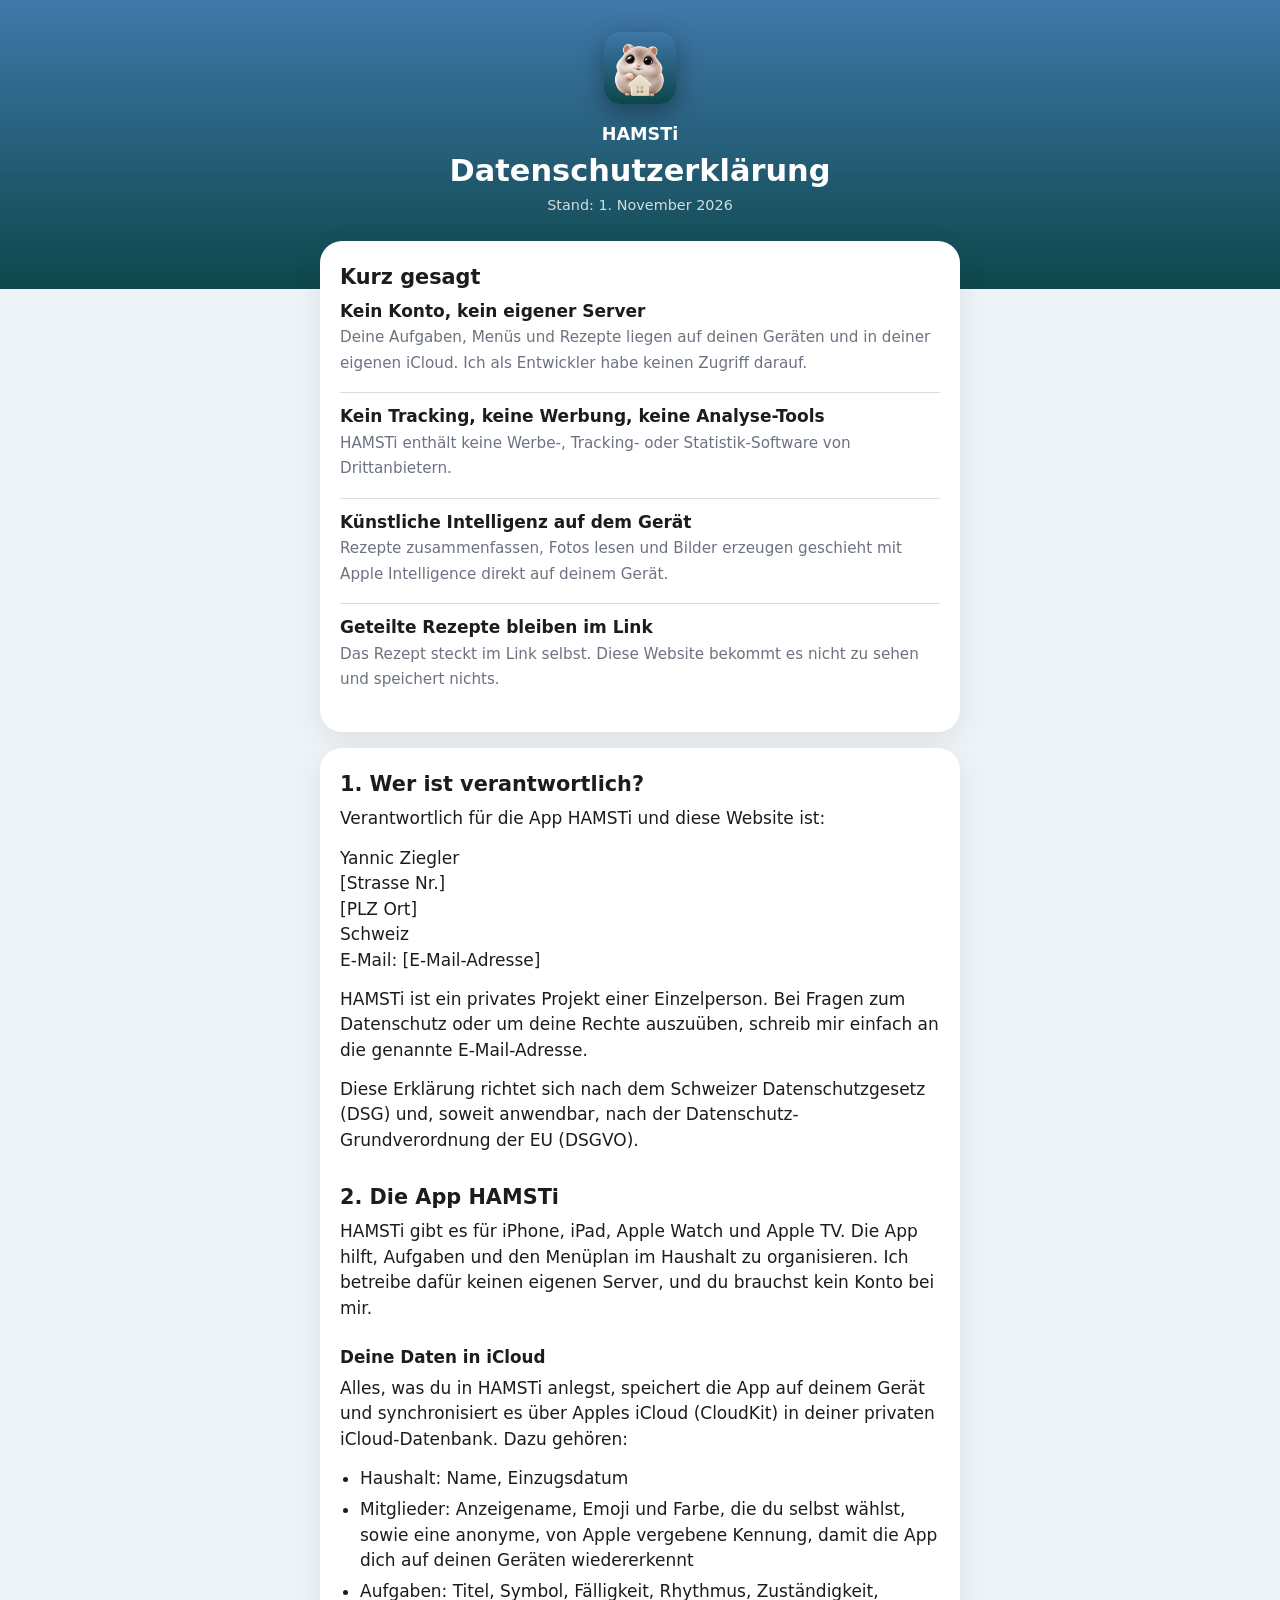
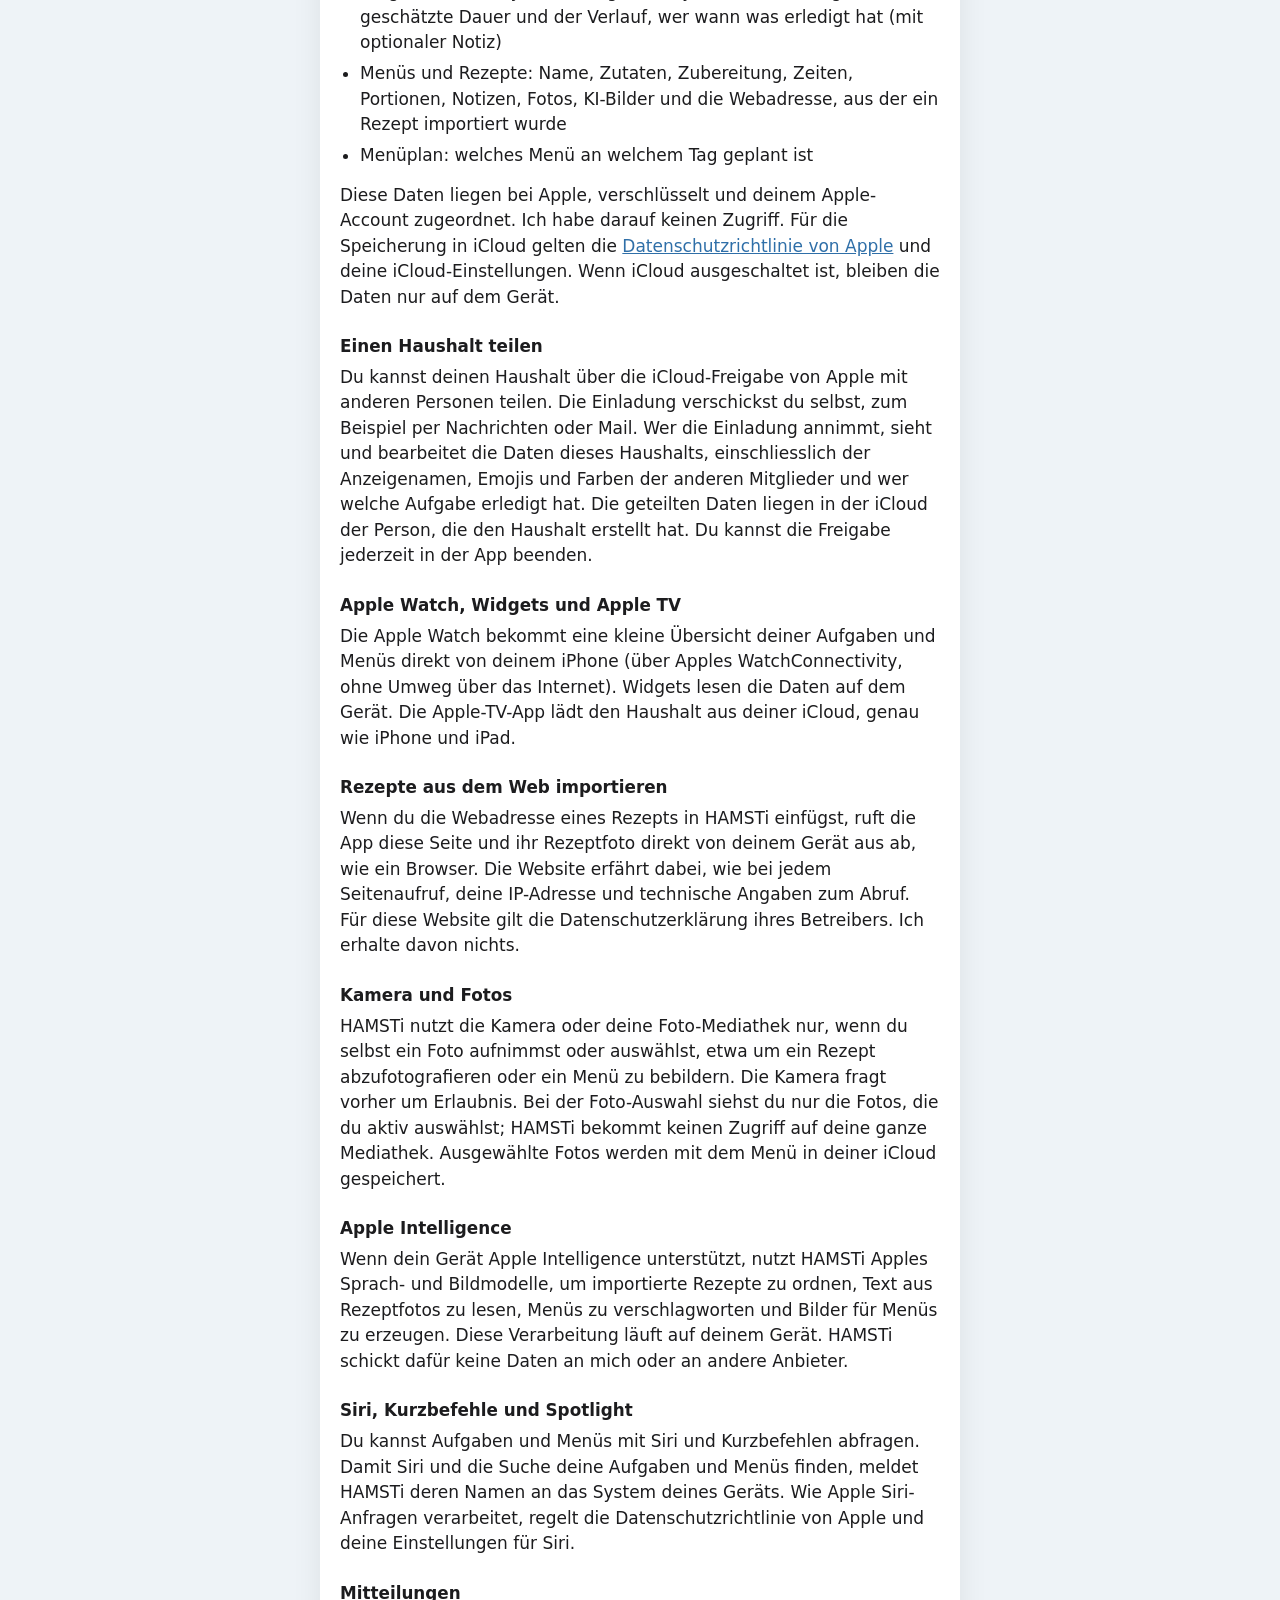
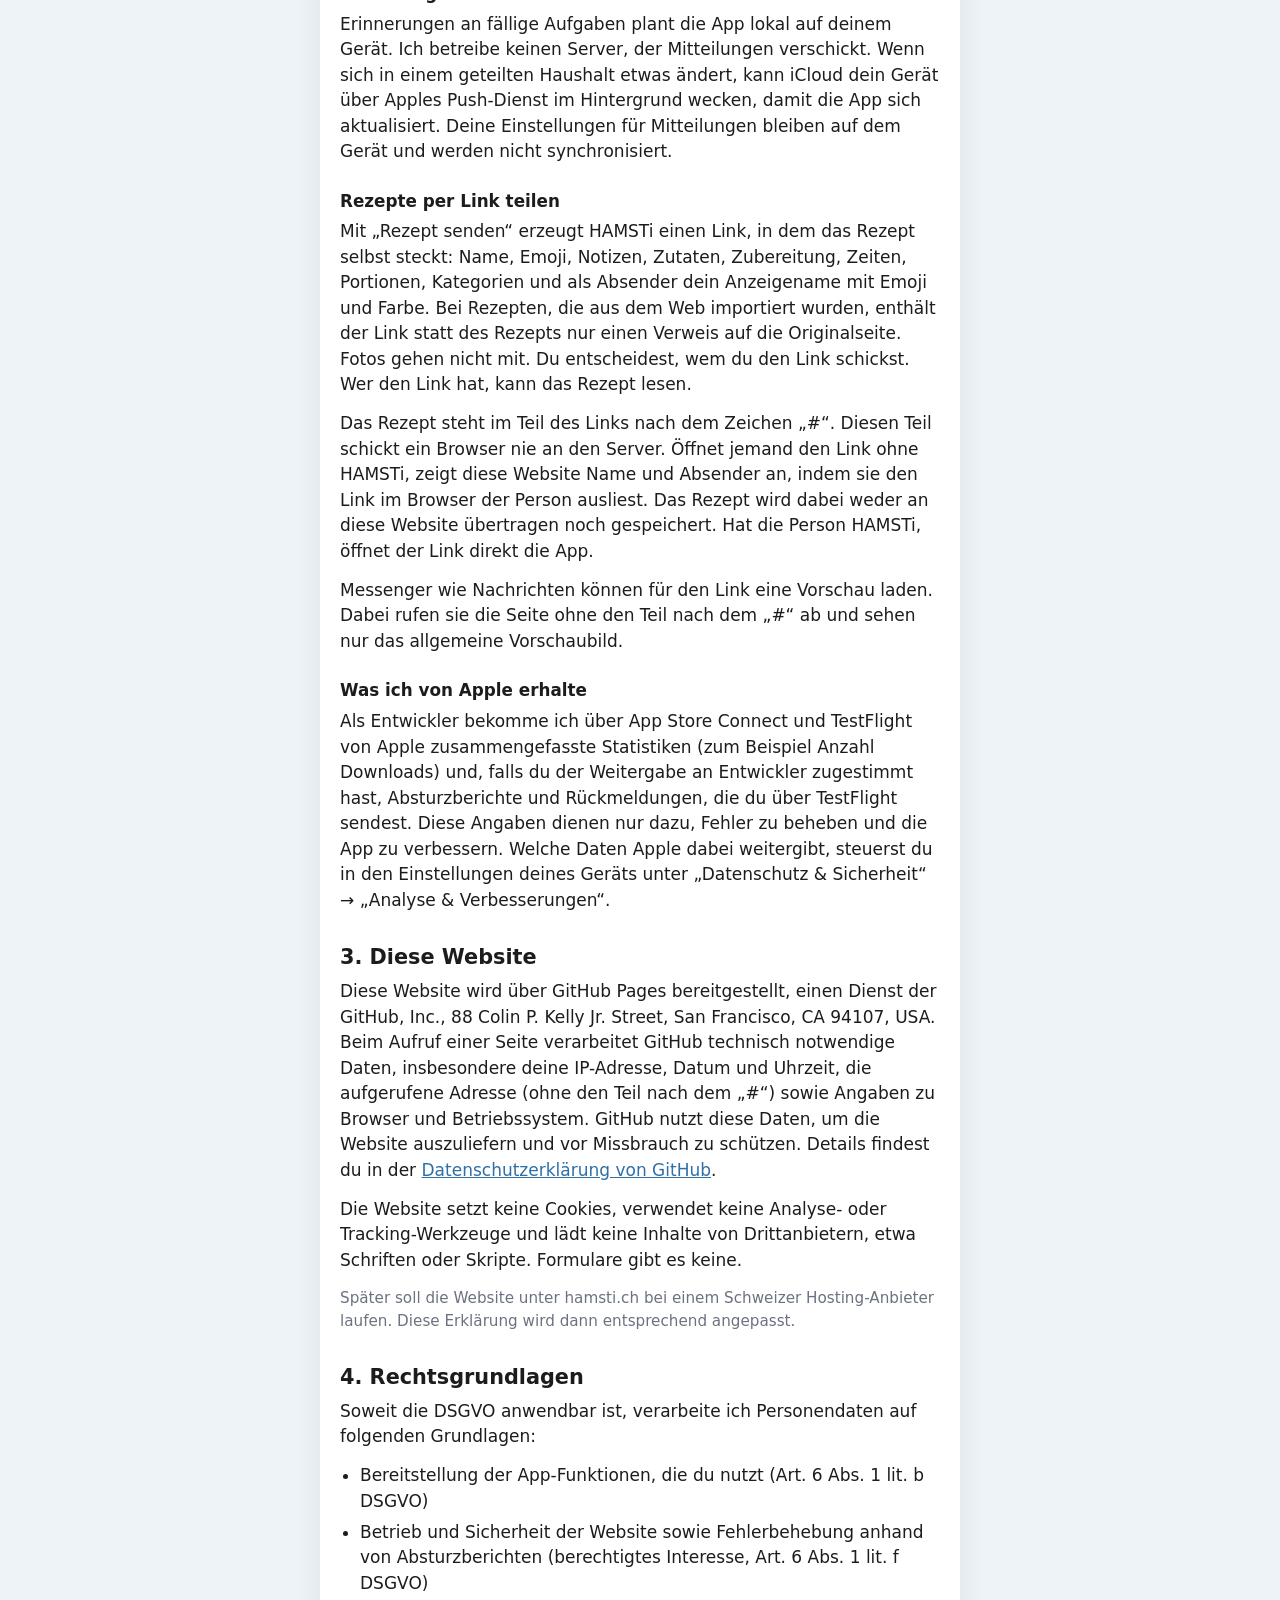
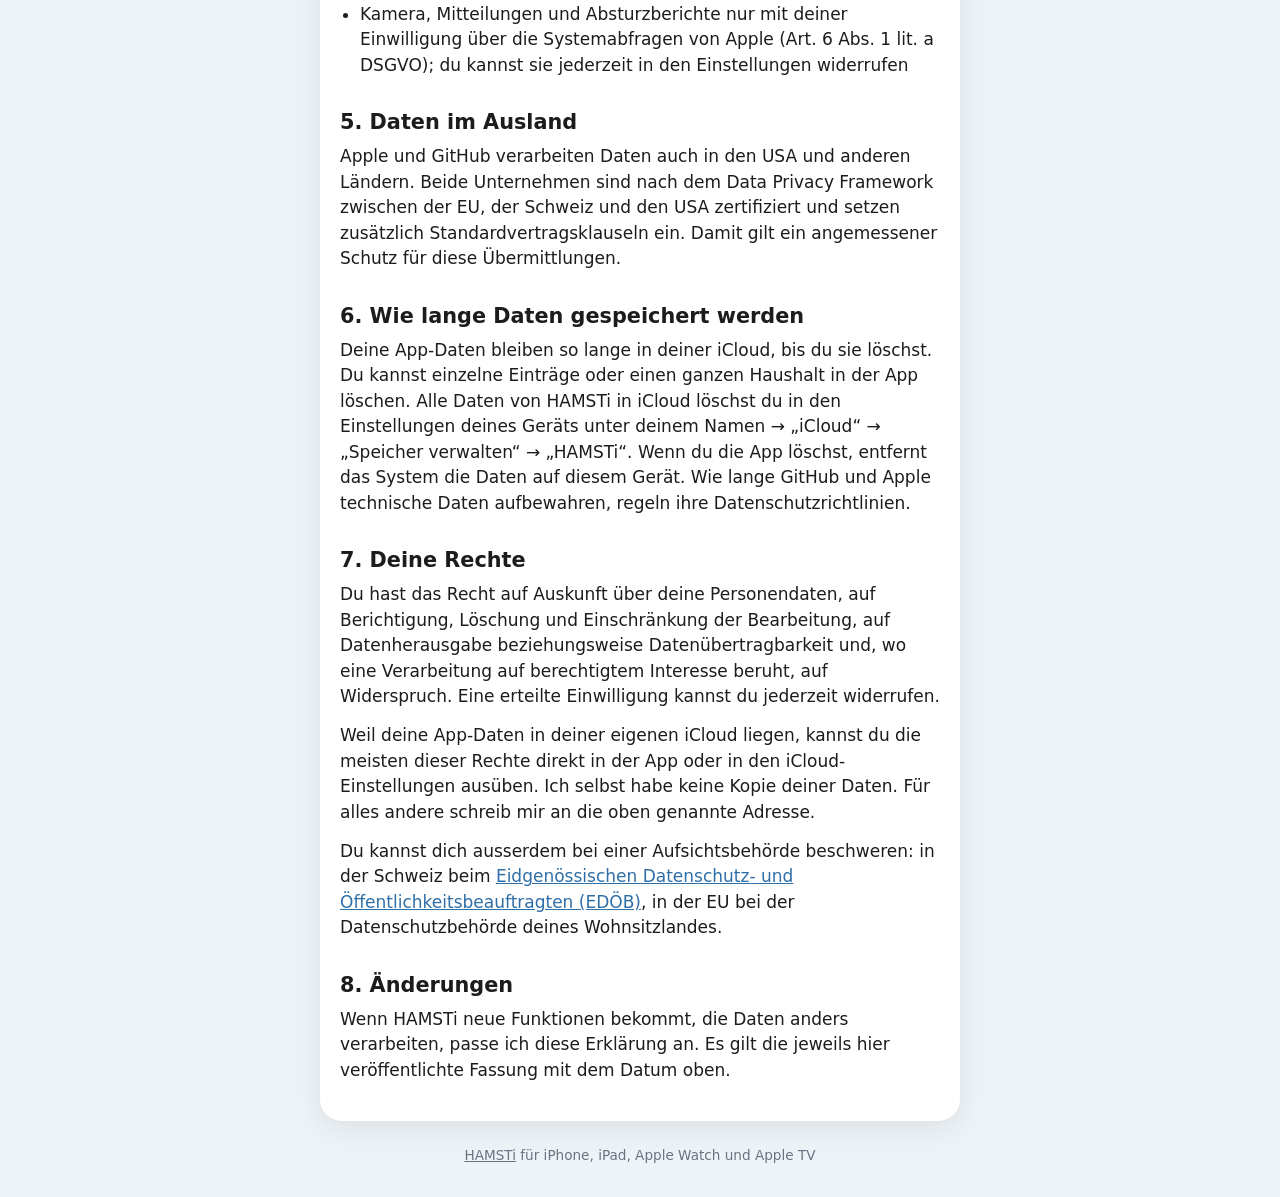
==== datenschutz/index.html @ eeedfaba "Add privacy policy page at /datenschutz (#141) Co-Authored-By: Claude Opus 5.5 <noreply@anthropic.co" ====
<!DOCTYPE html>
<html lang="de">
<head>
<meta charset="utf-8">
<meta name="viewport" content="width=device-width, initial-scale=1, viewport-fit=cover">
<title>Datenschutz – HAMSTi</title>
<meta name="description" content="Wie HAMSTi mit deinen Daten umgeht: kein eigener Server, kein Konto, kein Tracking.">
<meta name="theme-color" content="#2f5f86">
<link rel="icon" type="image/png" href="/app-icon.png">
<link rel="apple-touch-icon" href="/app-icon.png">
<style>
  :root {
    color-scheme: light dark;
    --ocean-top: #4078aa;
    --ocean-bottom: #0d474b;
    --page: #eef3f7;
    --card: #ffffff;
    --text: #1c1c1e;
    --secondary: #6b7280;
    --fill: rgba(120, 120, 128, .12);
    --separator: rgba(60, 60, 67, .18);
    --accent: #2f6fa8;
  }
  @media (prefers-color-scheme: dark) {
    :root {
      --page: #000000;
      --card: #1c1c1e;
      --text: #f2f2f7;
      --secondary: #9a9aa1;
      --fill: rgba(120, 120, 128, .24);
      --separator: rgba(84, 84, 88, .6);
      --accent: #6aa7dc;
    }
  }
  * { box-sizing: border-box; }
  body {
    margin: 0;
    min-height: 100vh;
    font-family: -apple-system, BlinkMacSystemFont, system-ui, "Helvetica Neue", sans-serif;
    font-size: 17px;
    line-height: 1.5;
    color: var(--text);
    background: var(--page);
    -webkit-font-smoothing: antialiased;
  }
  header {
    background: linear-gradient(180deg, var(--ocean-top), var(--ocean-bottom));
    padding: calc(2rem + env(safe-area-inset-top)) 1rem 4.5rem;
    text-align: center;
    color: #fff;
  }
  header a { color: inherit; text-decoration: none; }
  header img {
    width: 72px; height: 72px;
    border-radius: 16px;
    box-shadow: 0 8px 24px rgba(0, 0, 0, .35);
  }
  header .app-name { font-size: 1.1rem; font-weight: 600; margin: .6rem 0 0; }
  header h1 { font-size: 1.9rem; line-height: 1.2; font-weight: 700; margin: .35rem 0 0; }
  header .updated { font-size: .9rem; opacity: .8; margin: .35rem 0 0; }
  main {
    max-width: 42rem;
    margin: -3rem auto 0;
    padding: 0 1rem calc(2rem + env(safe-area-inset-bottom));
  }
  .card {
    background: var(--card);
    border-radius: 22px;
    padding: 1.5rem 1.25rem;
    box-shadow: 0 8px 30px rgba(0, 0, 0, .08);
    margin-bottom: 1rem;
  }
  .summary h2 { margin-top: 0; }
  .summary ul { list-style: none; padding: 0; margin: 0; }
  .summary li {
    padding: .7rem 0;
    border-top: 1px solid var(--separator);
  }
  .summary li:first-child { border-top: none; padding-top: 0; }
  .summary li strong { display: block; }
  .summary li span { color: var(--secondary); font-size: .95rem; }
  h2 { font-size: 1.3rem; line-height: 1.25; font-weight: 700; margin: 2rem 0 .5rem; }
  .card > h2:first-child { margin-top: 0; }
  h3 { font-size: 1.05rem; font-weight: 600; margin: 1.5rem 0 .35rem; }
  p, li { overflow-wrap: anywhere; }
  p { margin: 0 0 .85rem; }
  ul { padding-left: 1.25rem; margin: 0 0 .85rem; }
  li { margin-bottom: .35rem; }
  a { color: var(--accent); }
  .note { font-size: .95rem; color: var(--secondary); }
  address { font-style: normal; margin: 0 0 .85rem; }
  footer { text-align: center; font-size: .85rem; color: var(--secondary); margin-top: 1.5rem; }
  footer a { color: inherit; }
</style>
</head>
<body>
<header>
  <a href="/">
    <img src="/app-icon.png" alt="" width="72" height="72">
    <p class="app-name">HAMSTi</p>
  </a>
  <h1>Datenschutzerklärung</h1>
  <p class="updated">Stand: 1. November 2026</p>
</header>
<main>
  <section class="card summary" aria-labelledby="kurz">
    <h2 id="kurz">Kurz gesagt</h2>
    <ul>
      <li><strong>Kein Konto, kein eigener Server</strong><span>Deine Aufgaben, Menüs und Rezepte liegen auf deinen Geräten und in deiner eigenen iCloud. Ich als Entwickler habe keinen Zugriff darauf.</span></li>
      <li><strong>Kein Tracking, keine Werbung, keine Analyse-Tools</strong><span>HAMSTi enthält keine Werbe-, Tracking- oder Statistik-Software von Drittanbietern.</span></li>
      <li><strong>Künstliche Intelligenz auf dem Gerät</strong><span>Rezepte zusammenfassen, Fotos lesen und Bilder erzeugen geschieht mit Apple Intelligence direkt auf deinem Gerät.</span></li>
      <li><strong>Geteilte Rezepte bleiben im Link</strong><span>Das Rezept steckt im Link selbst. Diese Website bekommt es nicht zu sehen und speichert nichts.</span></li>
    </ul>
  </section>

  <section class="card">
    <h2 id="verantwortlich">1. Wer ist verantwortlich?</h2>
    <p>Verantwortlich für die App HAMSTi und diese Website ist:</p>
    <address>
      Yannic Ziegler<br>
      <!-- TODO vor dem Merge: Postadresse (Strasse, PLZ Ort) und E-Mail-Adresse eintragen -->
      [Strasse Nr.]<br>
      [PLZ Ort]<br>
      Schweiz<br>
      E-Mail: [E-Mail-Adresse]
    </address>
    <p>HAMSTi ist ein privates Projekt einer Einzelperson. Bei Fragen zum Datenschutz oder um deine Rechte auszuüben, schreib mir einfach an die genannte E-Mail-Adresse.</p>
    <p>Diese Erklärung richtet sich nach dem Schweizer Datenschutzgesetz (DSG) und, soweit anwendbar, nach der Datenschutz-Grundverordnung der EU (DSGVO).</p>

    <h2 id="app">2. Die App HAMSTi</h2>
    <p>HAMSTi gibt es für iPhone, iPad, Apple Watch und Apple TV. Die App hilft, Aufgaben und den Menüplan im Haushalt zu organisieren. Ich betreibe dafür keinen eigenen Server, und du brauchst kein Konto bei mir.</p>

    <h3>Deine Daten in iCloud</h3>
    <p>Alles, was du in HAMSTi anlegst, speichert die App auf deinem Gerät und synchronisiert es über Apples iCloud (CloudKit) in deiner privaten iCloud-Datenbank. Dazu gehören:</p>
    <ul>
      <li>Haushalt: Name, Einzugsdatum</li>
      <li>Mitglieder: Anzeigename, Emoji und Farbe, die du selbst wählst, sowie eine anonyme, von Apple vergebene Kennung, damit die App dich auf deinen Geräten wiedererkennt</li>
      <li>Aufgaben: Titel, Symbol, Fälligkeit, Rhythmus, Zuständigkeit, geschätzte Dauer und der Verlauf, wer wann was erledigt hat (mit optionaler Notiz)</li>
      <li>Menüs und Rezepte: Name, Zutaten, Zubereitung, Zeiten, Portionen, Notizen, Fotos, KI-Bilder und die Webadresse, aus der ein Rezept importiert wurde</li>
      <li>Menüplan: welches Menü an welchem Tag geplant ist</li>
    </ul>
    <p>Diese Daten liegen bei Apple, verschlüsselt und deinem Apple-Account zugeordnet. Ich habe darauf keinen Zugriff. Für die Speicherung in iCloud gelten die <a href="https://www.apple.com/legal/privacy/">Datenschutzrichtlinie von Apple</a> und deine iCloud-Einstellungen. Wenn iCloud ausgeschaltet ist, bleiben die Daten nur auf dem Gerät.</p>

    <h3>Einen Haushalt teilen</h3>
    <p>Du kannst deinen Haushalt über die iCloud-Freigabe von Apple mit anderen Personen teilen. Die Einladung verschickst du selbst, zum Beispiel per Nachrichten oder Mail. Wer die Einladung annimmt, sieht und bearbeitet die Daten dieses Haushalts, einschliesslich der Anzeigenamen, Emojis und Farben der anderen Mitglieder und wer welche Aufgabe erledigt hat. Die geteilten Daten liegen in der iCloud der Person, die den Haushalt erstellt hat. Du kannst die Freigabe jederzeit in der App beenden.</p>

    <h3>Apple Watch, Widgets und Apple TV</h3>
    <p>Die Apple Watch bekommt eine kleine Übersicht deiner Aufgaben und Menüs direkt von deinem iPhone (über Apples WatchConnectivity, ohne Umweg über das Internet). Widgets lesen die Daten auf dem Gerät. Die Apple-TV-App lädt den Haushalt aus deiner iCloud, genau wie iPhone und iPad.</p>

    <h3>Rezepte aus dem Web importieren</h3>
    <p>Wenn du die Webadresse eines Rezepts in HAMSTi einfügst, ruft die App diese Seite und ihr Rezeptfoto direkt von deinem Gerät aus ab, wie ein Browser. Die Website erfährt dabei, wie bei jedem Seitenaufruf, deine IP-Adresse und technische Angaben zum Abruf. Für diese Website gilt die Datenschutzerklärung ihres Betreibers. Ich erhalte davon nichts.</p>

    <h3>Kamera und Fotos</h3>
    <p>HAMSTi nutzt die Kamera oder deine Foto-Mediathek nur, wenn du selbst ein Foto aufnimmst oder auswählst, etwa um ein Rezept abzufotografieren oder ein Menü zu bebildern. Die Kamera fragt vorher um Erlaubnis. Bei der Foto-Auswahl siehst du nur die Fotos, die du aktiv auswählst; HAMSTi bekommt keinen Zugriff auf deine ganze Mediathek. Ausgewählte Fotos werden mit dem Menü in deiner iCloud gespeichert.</p>

    <h3>Apple Intelligence</h3>
    <p>Wenn dein Gerät Apple Intelligence unterstützt, nutzt HAMSTi Apples Sprach- und Bildmodelle, um importierte Rezepte zu ordnen, Text aus Rezeptfotos zu lesen, Menüs zu verschlagworten und Bilder für Menüs zu erzeugen. Diese Verarbeitung läuft auf deinem Gerät. HAMSTi schickt dafür keine Daten an mich oder an andere Anbieter.</p>

    <h3>Siri, Kurzbefehle und Spotlight</h3>
    <p>Du kannst Aufgaben und Menüs mit Siri und Kurzbefehlen abfragen. Damit Siri und die Suche deine Aufgaben und Menüs finden, meldet HAMSTi deren Namen an das System deines Geräts. Wie Apple Siri-Anfragen verarbeitet, regelt die Datenschutzrichtlinie von Apple und deine Einstellungen für Siri.</p>

    <h3>Mitteilungen</h3>
    <p>Erinnerungen an fällige Aufgaben plant die App lokal auf deinem Gerät. Ich betreibe keinen Server, der Mitteilungen verschickt. Wenn sich in einem geteilten Haushalt etwas ändert, kann iCloud dein Gerät über Apples Push-Dienst im Hintergrund wecken, damit die App sich aktualisiert. Deine Einstellungen für Mitteilungen bleiben auf dem Gerät und werden nicht synchronisiert.</p>

    <h3>Rezepte per Link teilen</h3>
    <p>Mit „Rezept senden“ erzeugt HAMSTi einen Link, in dem das Rezept selbst steckt: Name, Emoji, Notizen, Zutaten, Zubereitung, Zeiten, Portionen, Kategorien und als Absender dein Anzeigename mit Emoji und Farbe. Bei Rezepten, die aus dem Web importiert wurden, enthält der Link statt des Rezepts nur einen Verweis auf die Originalseite. Fotos gehen nicht mit. Du entscheidest, wem du den Link schickst. Wer den Link hat, kann das Rezept lesen.</p>
    <p>Das Rezept steht im Teil des Links nach dem Zeichen „#“. Diesen Teil schickt ein Browser nie an den Server. Öffnet jemand den Link ohne HAMSTi, zeigt diese Website Name und Absender an, indem sie den Link im Browser der Person ausliest. Das Rezept wird dabei weder an diese Website übertragen noch gespeichert. Hat die Person HAMSTi, öffnet der Link direkt die App.</p>
    <p>Messenger wie Nachrichten können für den Link eine Vorschau laden. Dabei rufen sie die Seite ohne den Teil nach dem „#“ ab und sehen nur das allgemeine Vorschaubild.</p>

    <h3>Was ich von Apple erhalte</h3>
    <p>Als Entwickler bekomme ich über App Store Connect und TestFlight von Apple zusammengefasste Statistiken (zum Beispiel Anzahl Downloads) und, falls du der Weitergabe an Entwickler zugestimmt hast, Absturzberichte und Rückmeldungen, die du über TestFlight sendest. Diese Angaben dienen nur dazu, Fehler zu beheben und die App zu verbessern. Welche Daten Apple dabei weitergibt, steuerst du in den Einstellungen deines Geräts unter „Datenschutz &amp; Sicherheit“ → „Analyse &amp; Verbesserungen“.</p>

    <h2 id="website">3. Diese Website</h2>
    <p>Diese Website wird über GitHub Pages bereitgestellt, einen Dienst der GitHub, Inc., 88 Colin P. Kelly Jr. Street, San Francisco, CA 94107, USA. Beim Aufruf einer Seite verarbeitet GitHub technisch notwendige Daten, insbesondere deine IP-Adresse, Datum und Uhrzeit, die aufgerufene Adresse (ohne den Teil nach dem „#“) sowie Angaben zu Browser und Betriebssystem. GitHub nutzt diese Daten, um die Website auszuliefern und vor Missbrauch zu schützen. Details findest du in der <a href="https://docs.github.com/de/site-policy/privacy-policies/github-general-privacy-statement">Datenschutzerklärung von GitHub</a>.</p>
    <p>Die Website setzt keine Cookies, verwendet keine Analyse- oder Tracking-Werkzeuge und lädt keine Inhalte von Drittanbietern, etwa Schriften oder Skripte. Formulare gibt es keine.</p>
    <p class="note">Später soll die Website unter hamsti.ch bei einem Schweizer Hosting-Anbieter laufen. Diese Erklärung wird dann entsprechend angepasst.</p>

    <h2 id="rechtsgrundlagen">4. Rechtsgrundlagen</h2>
    <p>Soweit die DSGVO anwendbar ist, verarbeite ich Personendaten auf folgenden Grundlagen:</p>
    <ul>
      <li>Bereitstellung der App-Funktionen, die du nutzt (Art. 6 Abs. 1 lit. b DSGVO)</li>
      <li>Betrieb und Sicherheit der Website sowie Fehlerbehebung anhand von Absturzberichten (berechtigtes Interesse, Art. 6 Abs. 1 lit. f DSGVO)</li>
      <li>Kamera, Mitteilungen und Absturzberichte nur mit deiner Einwilligung über die Systemabfragen von Apple (Art. 6 Abs. 1 lit. a DSGVO); du kannst sie jederzeit in den Einstellungen widerrufen</li>
    </ul>

    <h2 id="ausland">5. Daten im Ausland</h2>
    <p>Apple und GitHub verarbeiten Daten auch in den USA und anderen Ländern. Beide Unternehmen sind nach dem Data Privacy Framework zwischen der EU, der Schweiz und den USA zertifiziert und setzen zusätzlich Standardvertragsklauseln ein. Damit gilt ein angemessener Schutz für diese Übermittlungen.</p>

    <h2 id="dauer">6. Wie lange Daten gespeichert werden</h2>
    <p>Deine App-Daten bleiben so lange in deiner iCloud, bis du sie löschst. Du kannst einzelne Einträge oder einen ganzen Haushalt in der App löschen. Alle Daten von HAMSTi in iCloud löschst du in den Einstellungen deines Geräts unter deinem Namen → „iCloud“ → „Speicher verwalten“ → „HAMSTi“. Wenn du die App löschst, entfernt das System die Daten auf diesem Gerät. Wie lange GitHub und Apple technische Daten aufbewahren, regeln ihre Datenschutzrichtlinien.</p>

    <h2 id="rechte">7. Deine Rechte</h2>
    <p>Du hast das Recht auf Auskunft über deine Personendaten, auf Berichtigung, Löschung und Einschränkung der Bearbeitung, auf Datenherausgabe beziehungsweise Datenübertragbarkeit und, wo eine Verarbeitung auf berechtigtem Interesse beruht, auf Widerspruch. Eine erteilte Einwilligung kannst du jederzeit widerrufen.</p>
    <p>Weil deine App-Daten in deiner eigenen iCloud liegen, kannst du die meisten dieser Rechte direkt in der App oder in den iCloud-Einstellungen ausüben. Ich selbst habe keine Kopie deiner Daten. Für alles andere schreib mir an die oben genannte Adresse.</p>
    <p>Du kannst dich ausserdem bei einer Aufsichtsbehörde beschweren: in der Schweiz beim <a href="https://www.edoeb.admin.ch/">Eidgenössischen Datenschutz- und Öffentlichkeitsbeauftragten (EDÖB)</a>, in der EU bei der Datenschutzbehörde deines Wohnsitzlandes.</p>

    <h2 id="aenderungen">8. Änderungen</h2>
    <p>Wenn HAMSTi neue Funktionen bekommt, die Daten anders verarbeiten, passe ich diese Erklärung an. Es gilt die jeweils hier veröffentlichte Fassung mit dem Datum oben.</p>
  </section>

  <footer><a href="/">HAMSTi</a> für iPhone, iPad, Apple Watch und Apple TV</footer>
</main>
</body>
</html>
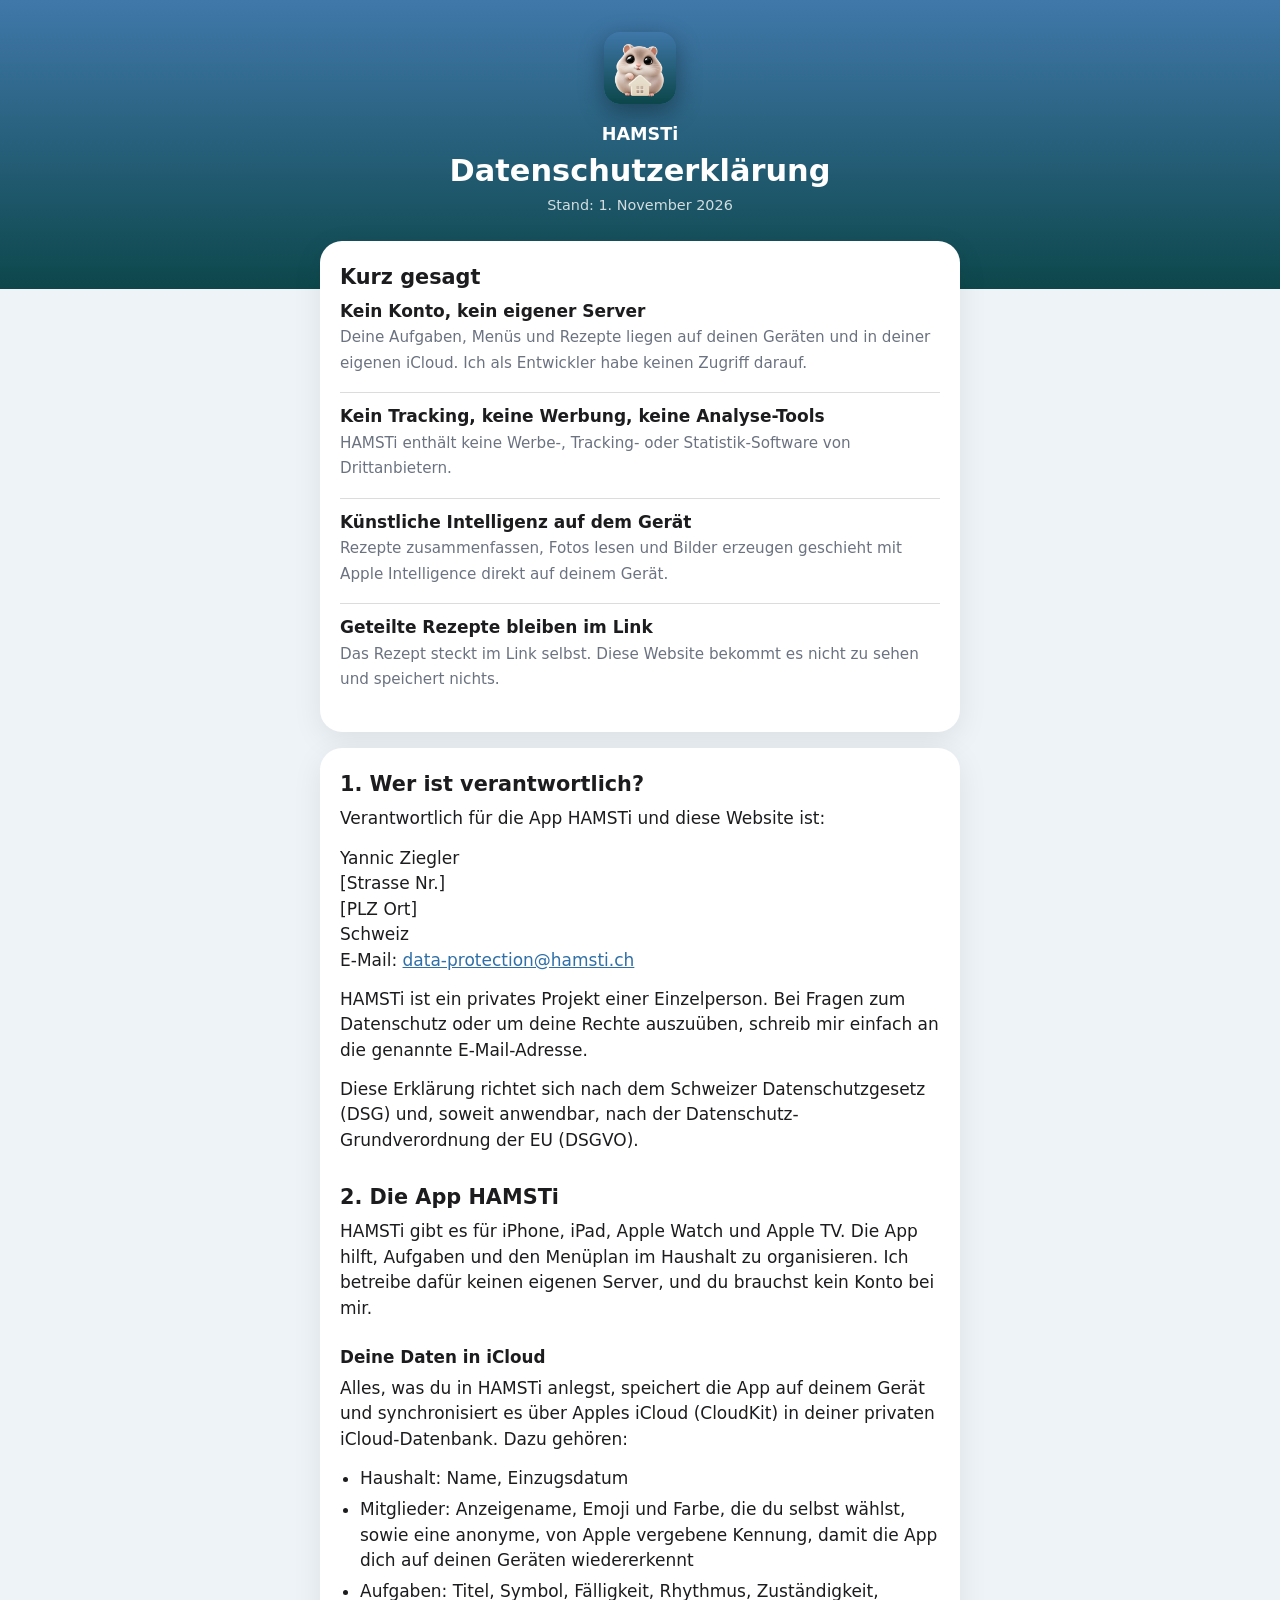
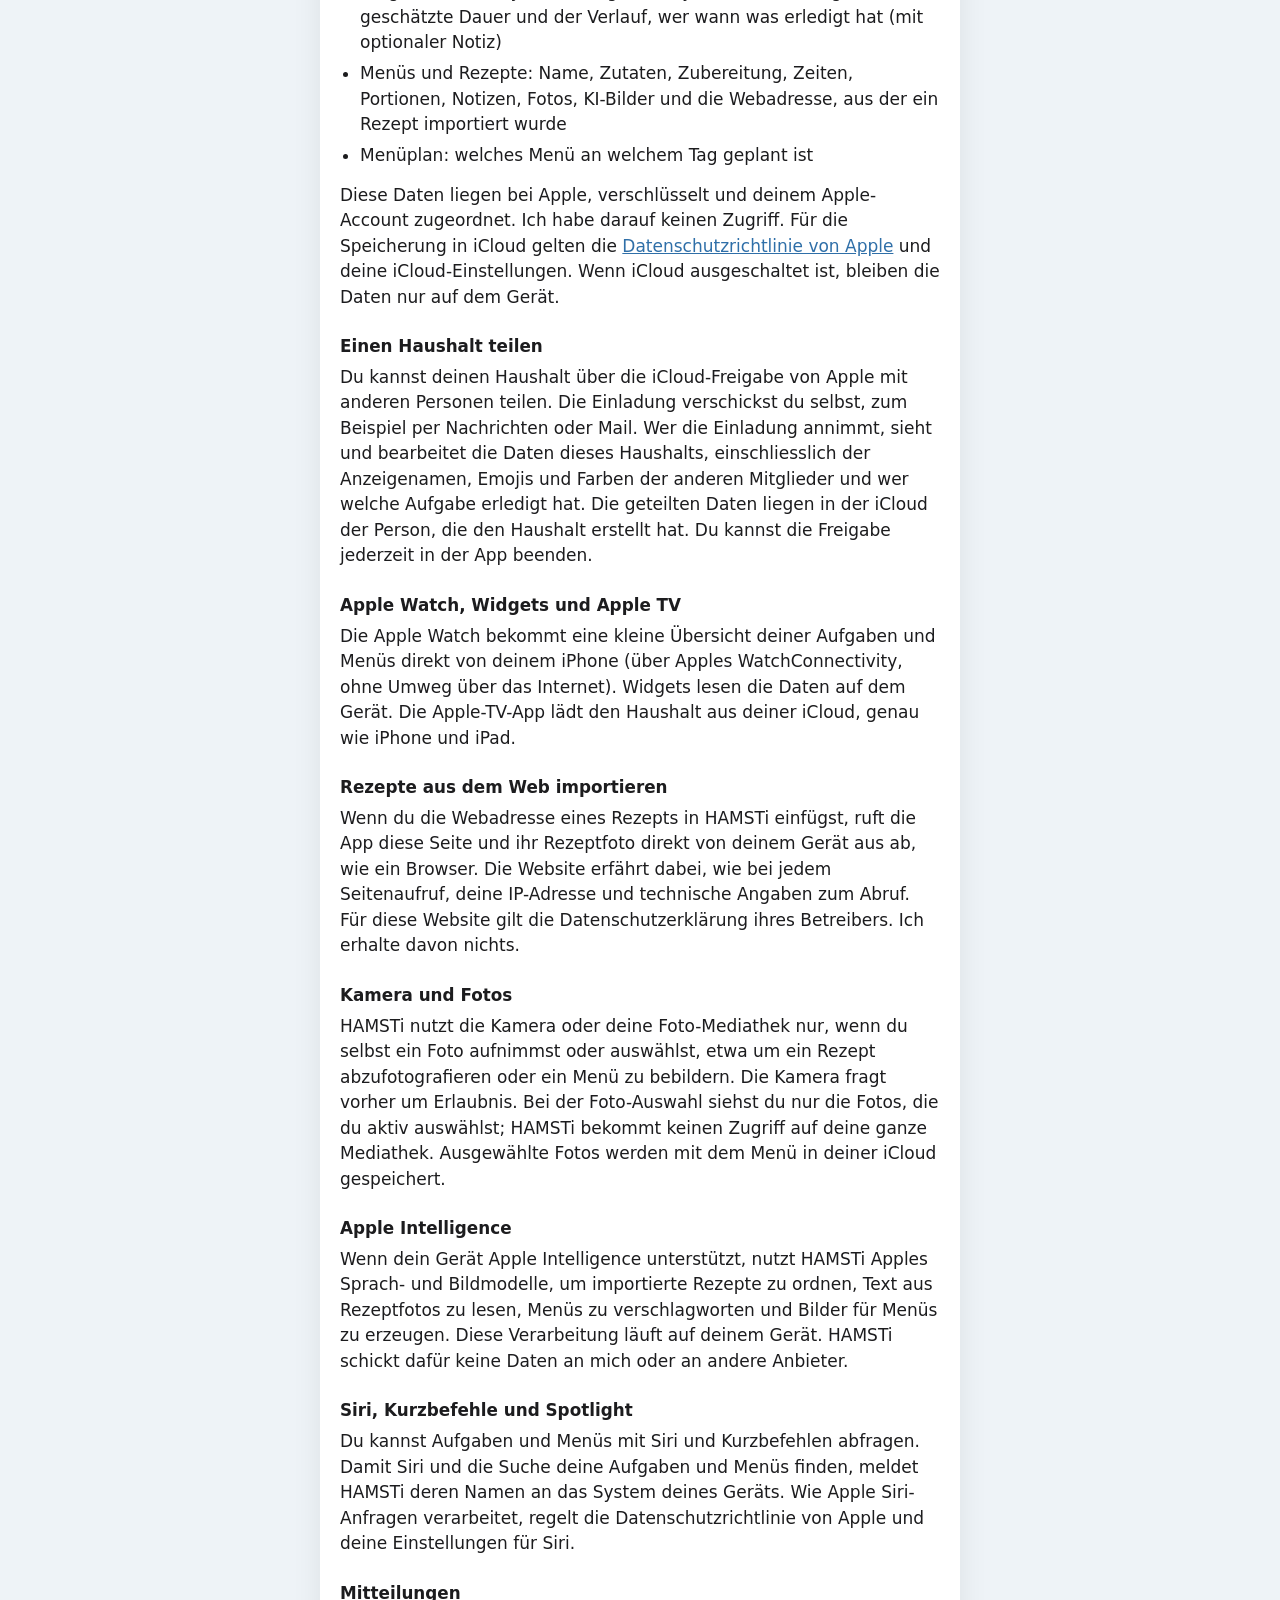
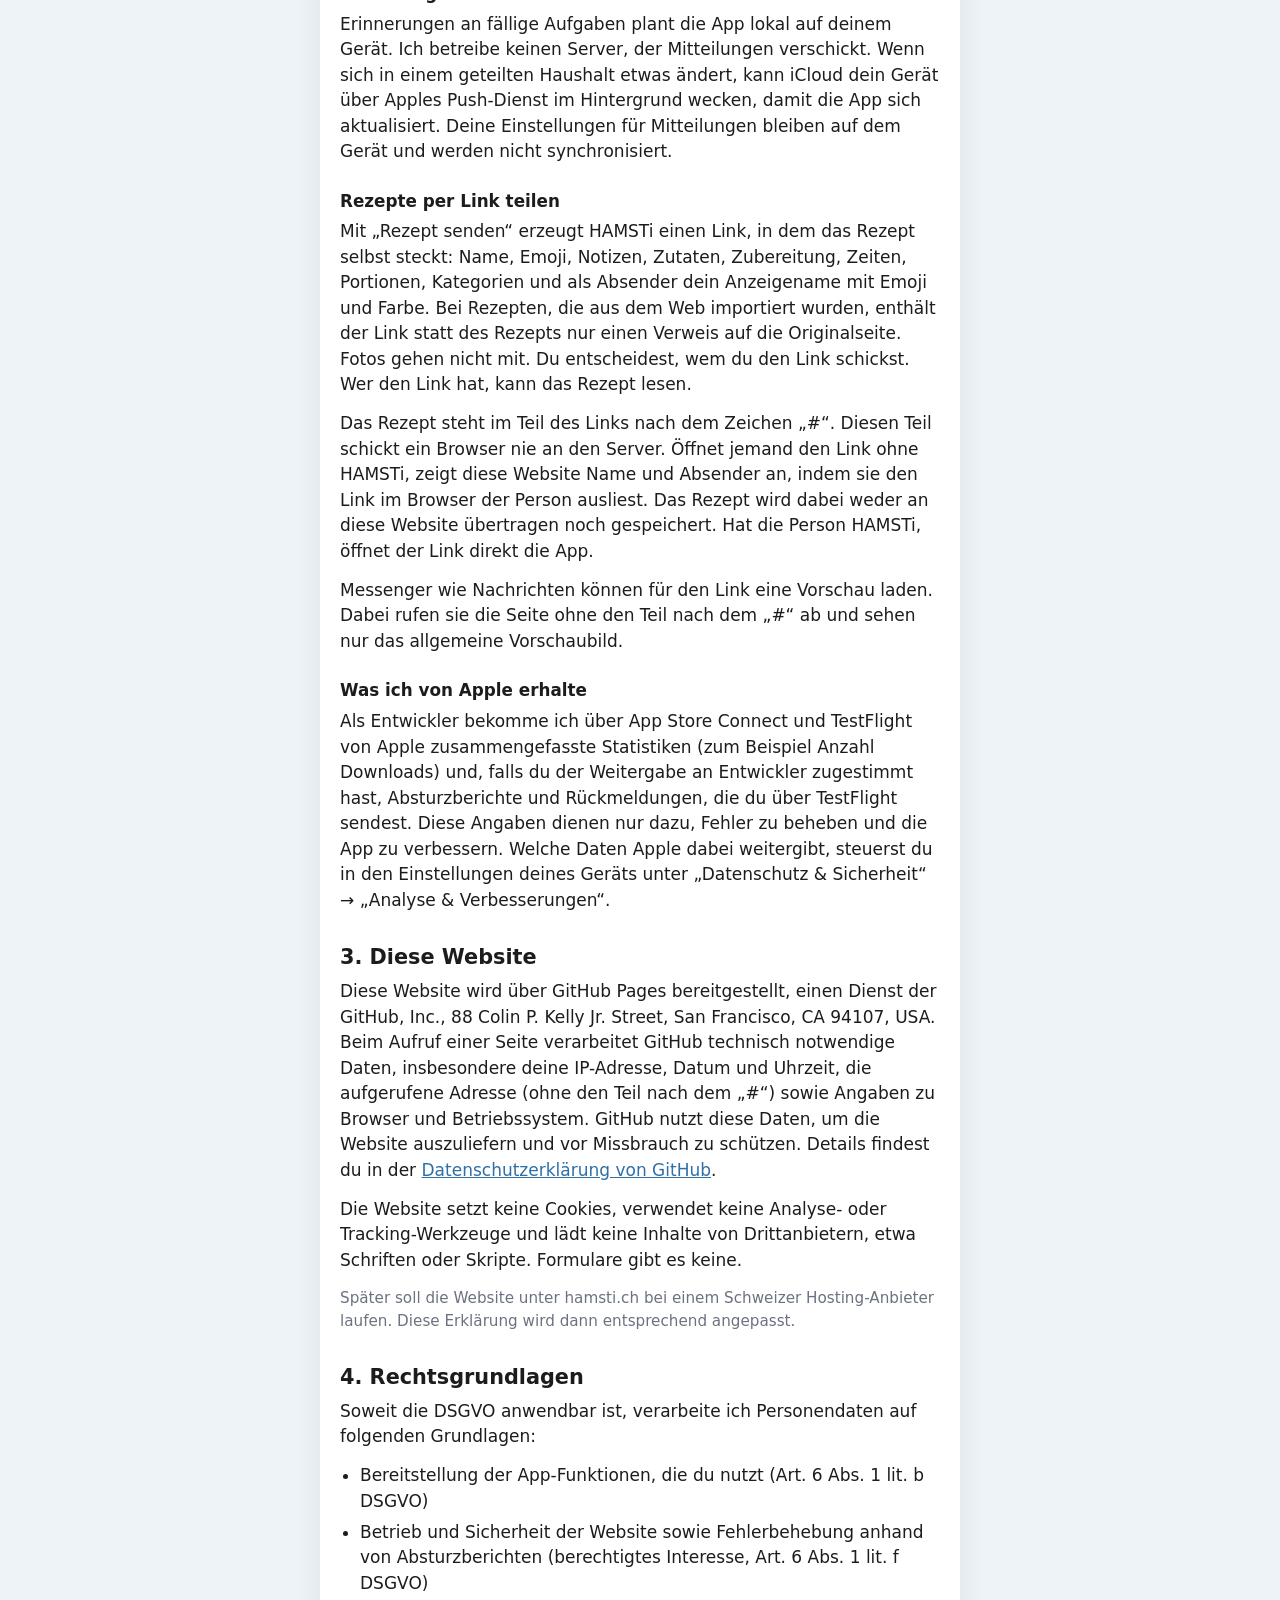
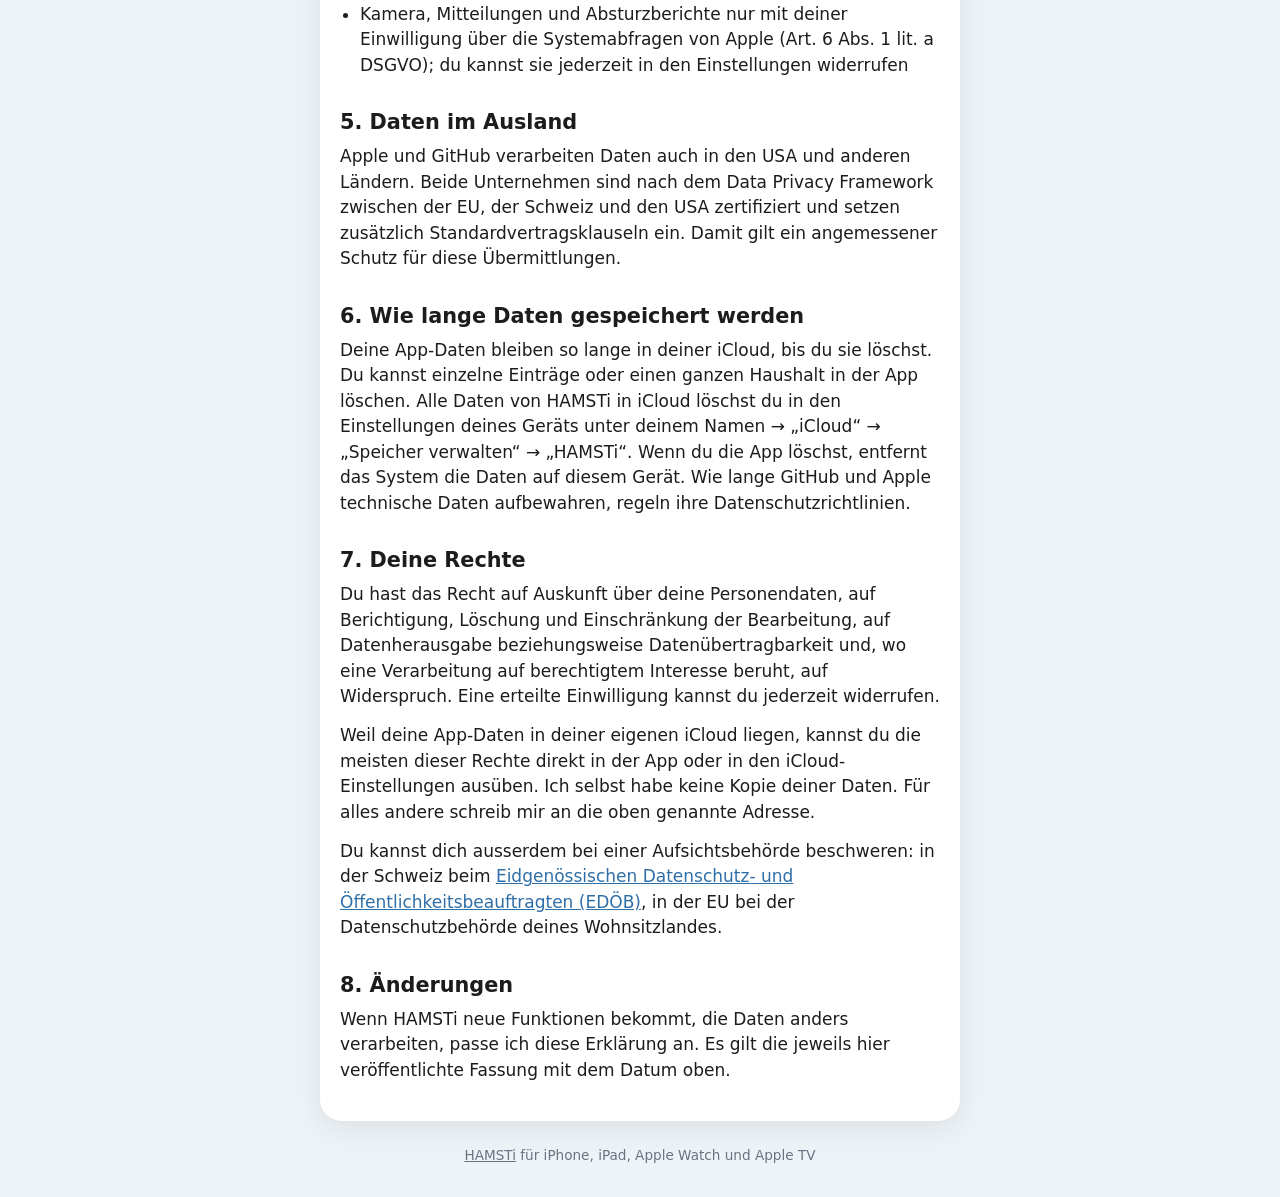
==== commit a1237416: "Add data-protection@hamsti.ch as privacy contact Co-Authored-By: Claude Opus 5.5 <noreply@anthropic." ====
--- a/datenschutz/index.html
+++ b/datenschutz/index.html
@@ -118,11 +118,11 @@
     <p>Verantwortlich für die App HAMSTi und diese Website ist:</p>
     <address>
       Yannic Ziegler<br>
-      <!-- TODO vor dem Merge: Postadresse (Strasse, PLZ Ort) und E-Mail-Adresse eintragen -->
+      <!-- TODO vor dem Merge: Postadresse (Strasse, PLZ Ort) eintragen -->
       [Strasse Nr.]<br>
       [PLZ Ort]<br>
       Schweiz<br>
-      E-Mail: [E-Mail-Adresse]
+      E-Mail: <a href="mailto:data-protection@hamsti.ch">data-protection@hamsti.ch</a>
     </address>
     <p>HAMSTi ist ein privates Projekt einer Einzelperson. Bei Fragen zum Datenschutz oder um deine Rechte auszuüben, schreib mir einfach an die genannte E-Mail-Adresse.</p>
     <p>Diese Erklärung richtet sich nach dem Schweizer Datenschutzgesetz (DSG) und, soweit anwendbar, nach der Datenschutz-Grundverordnung der EU (DSGVO).</p>
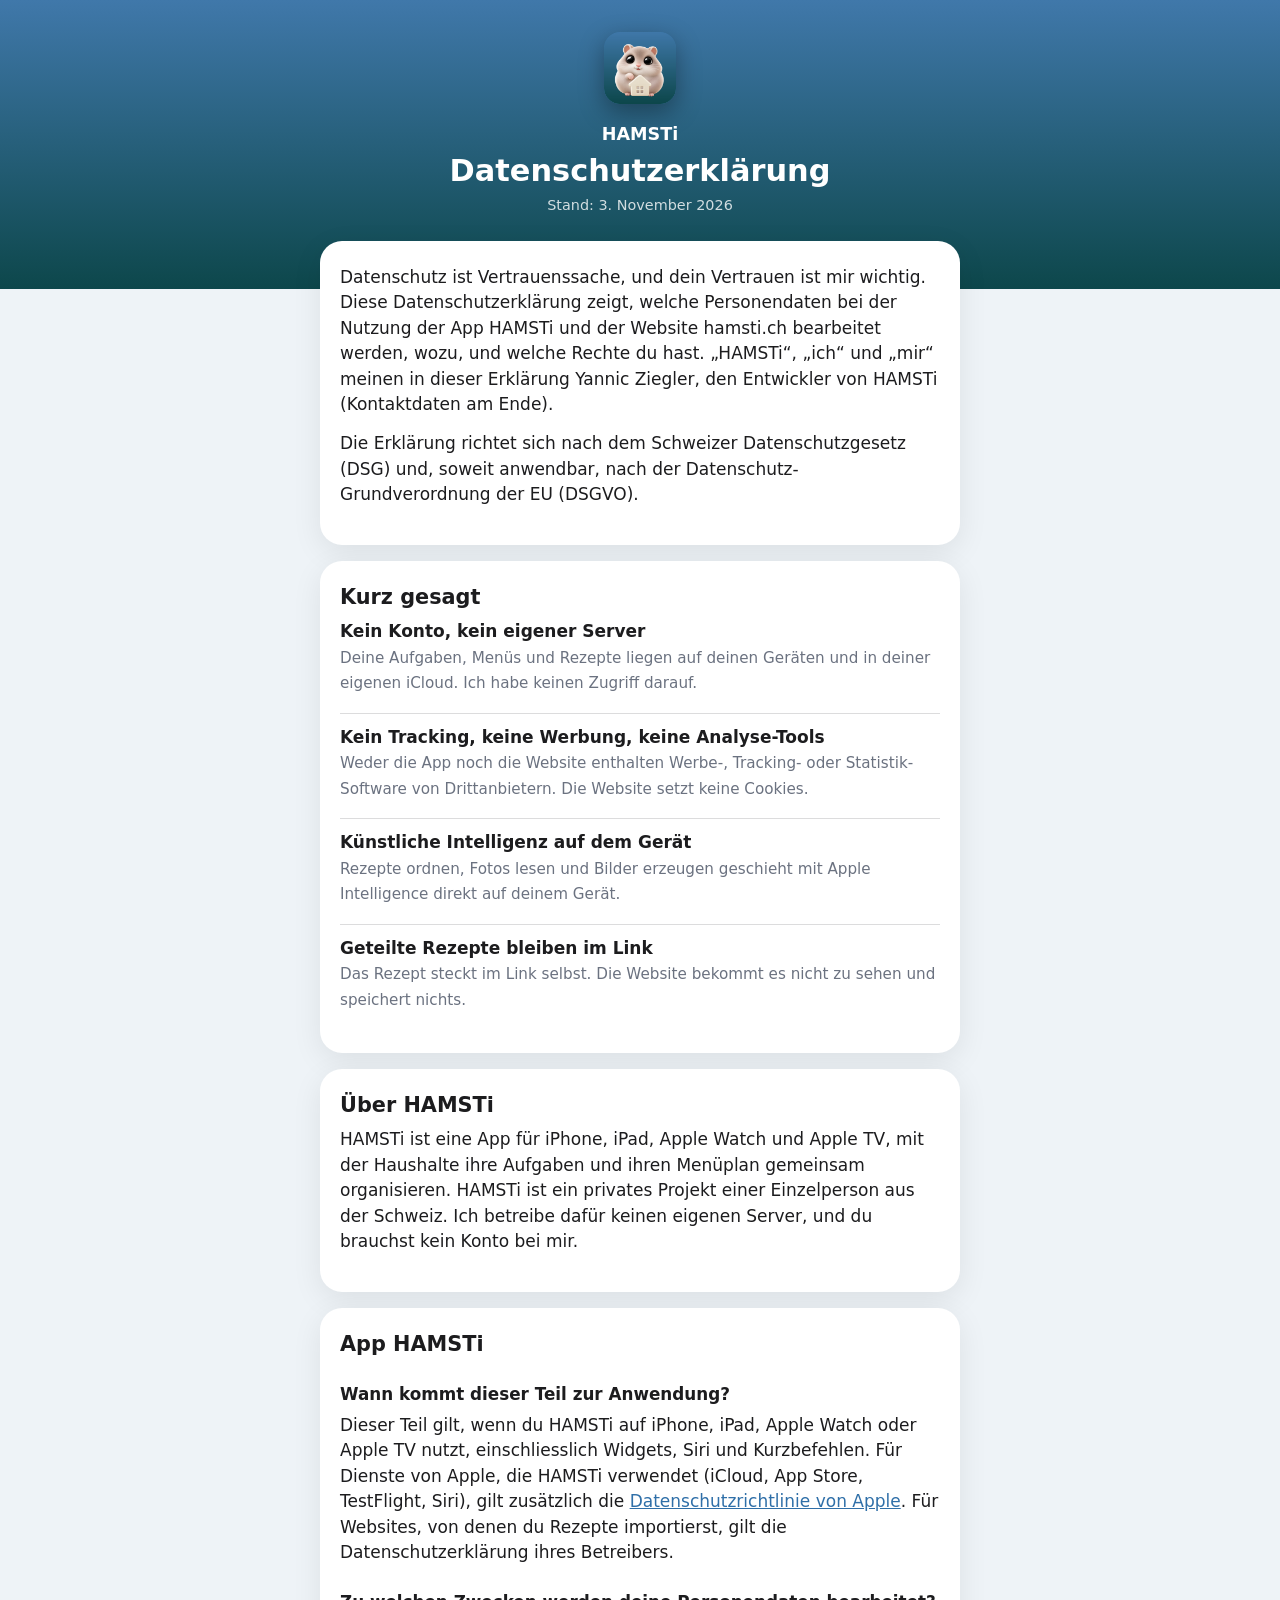
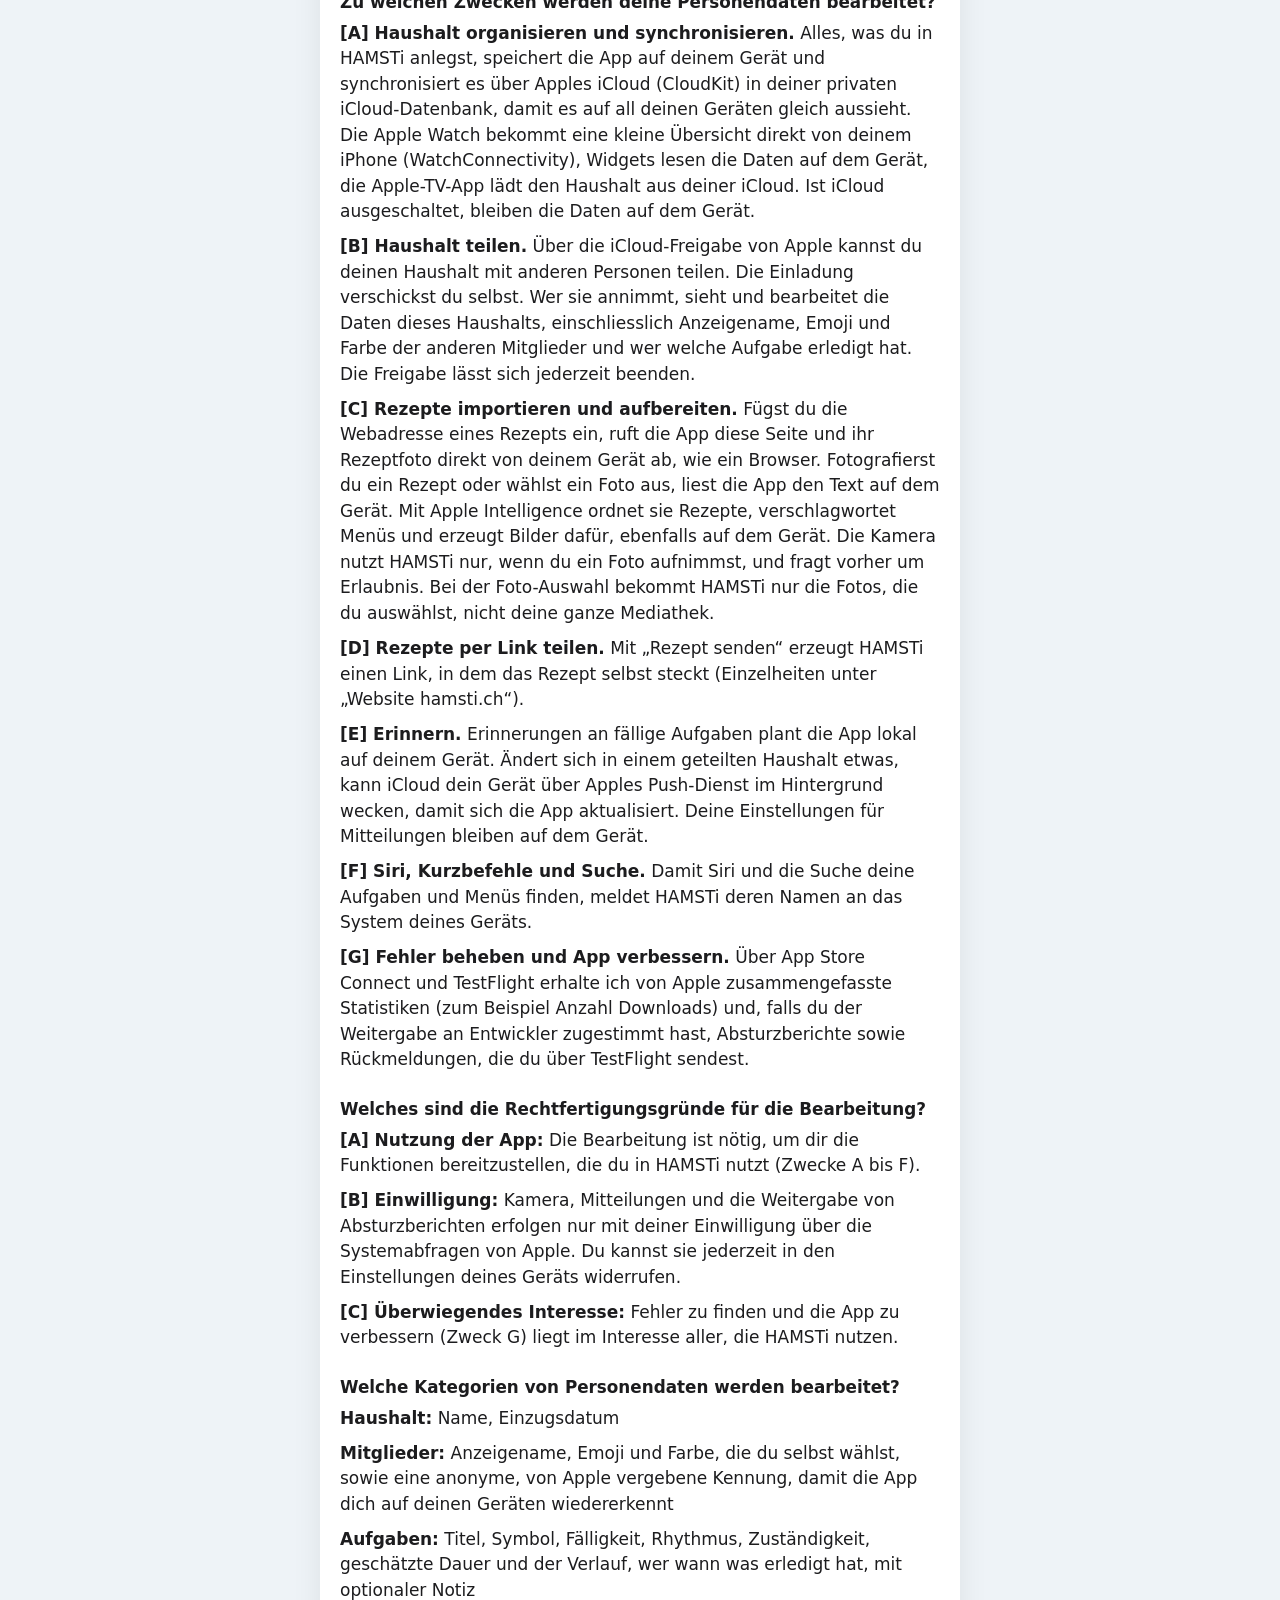
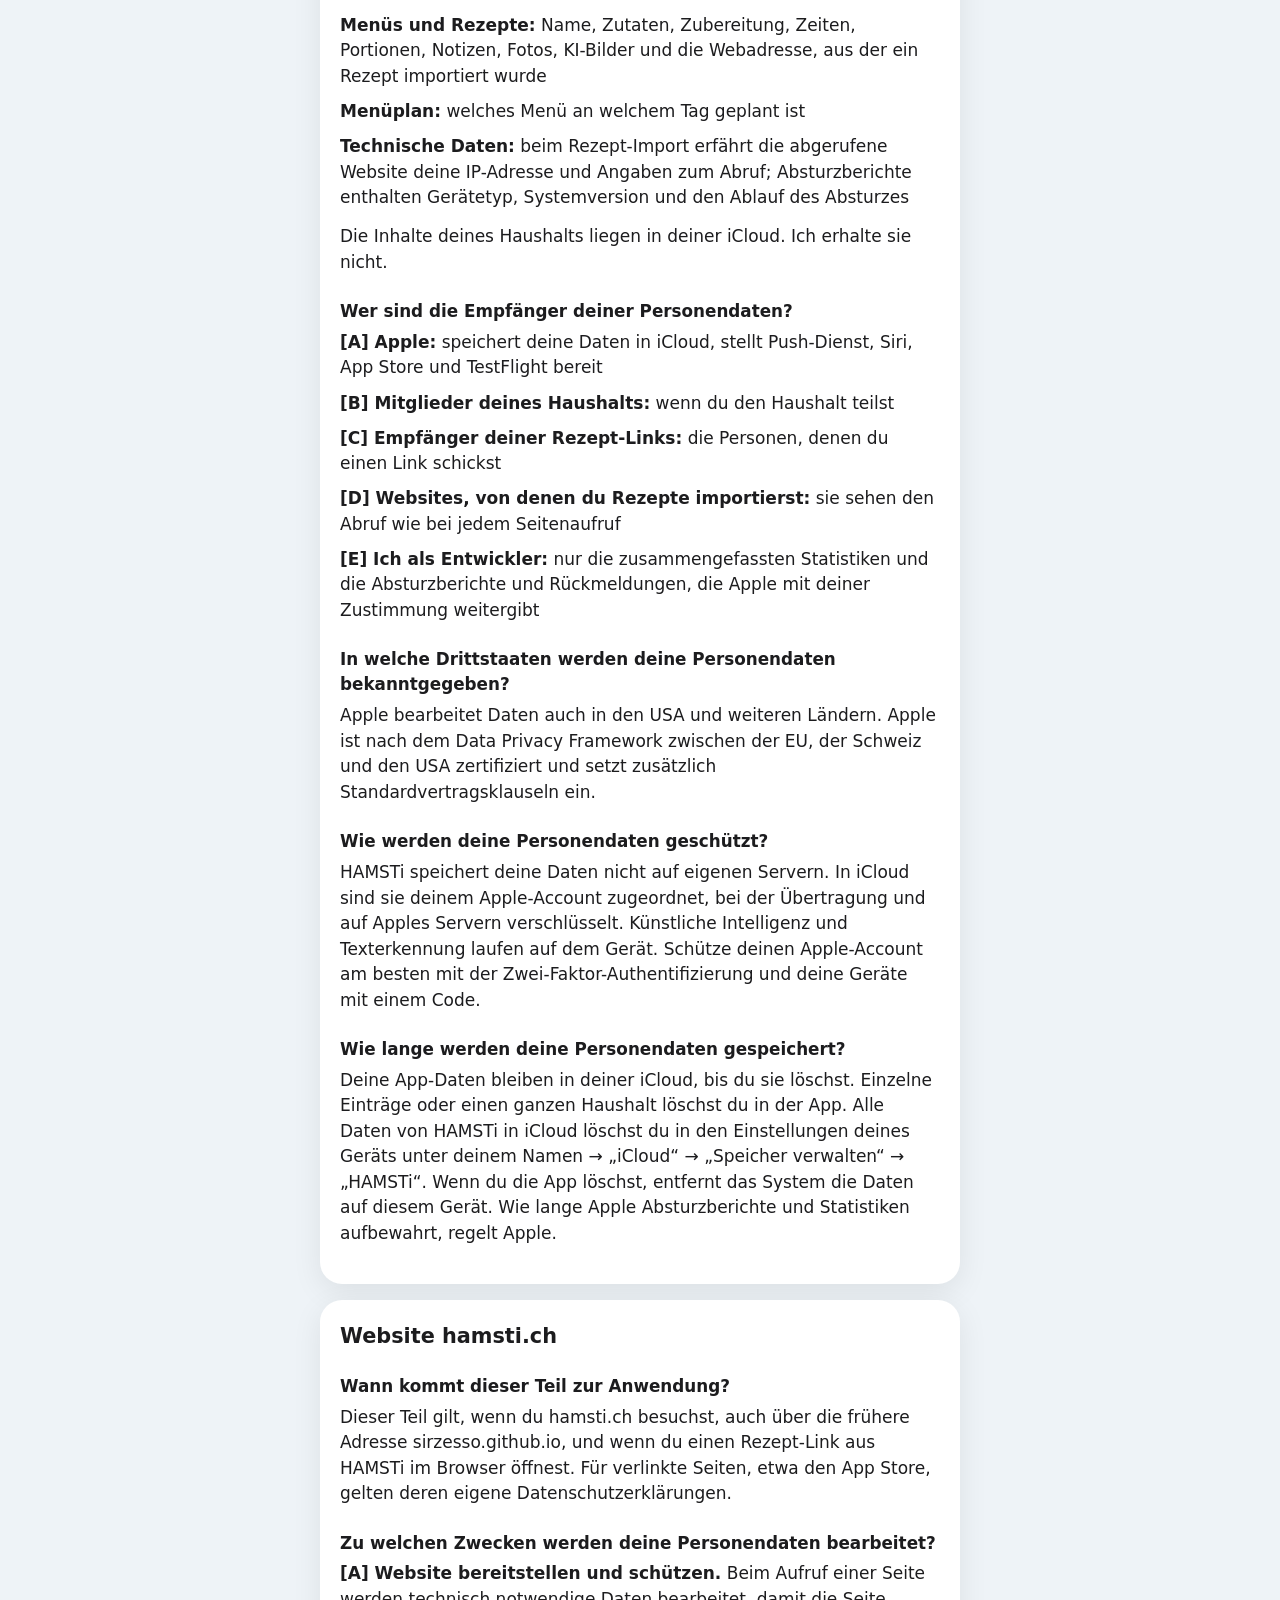
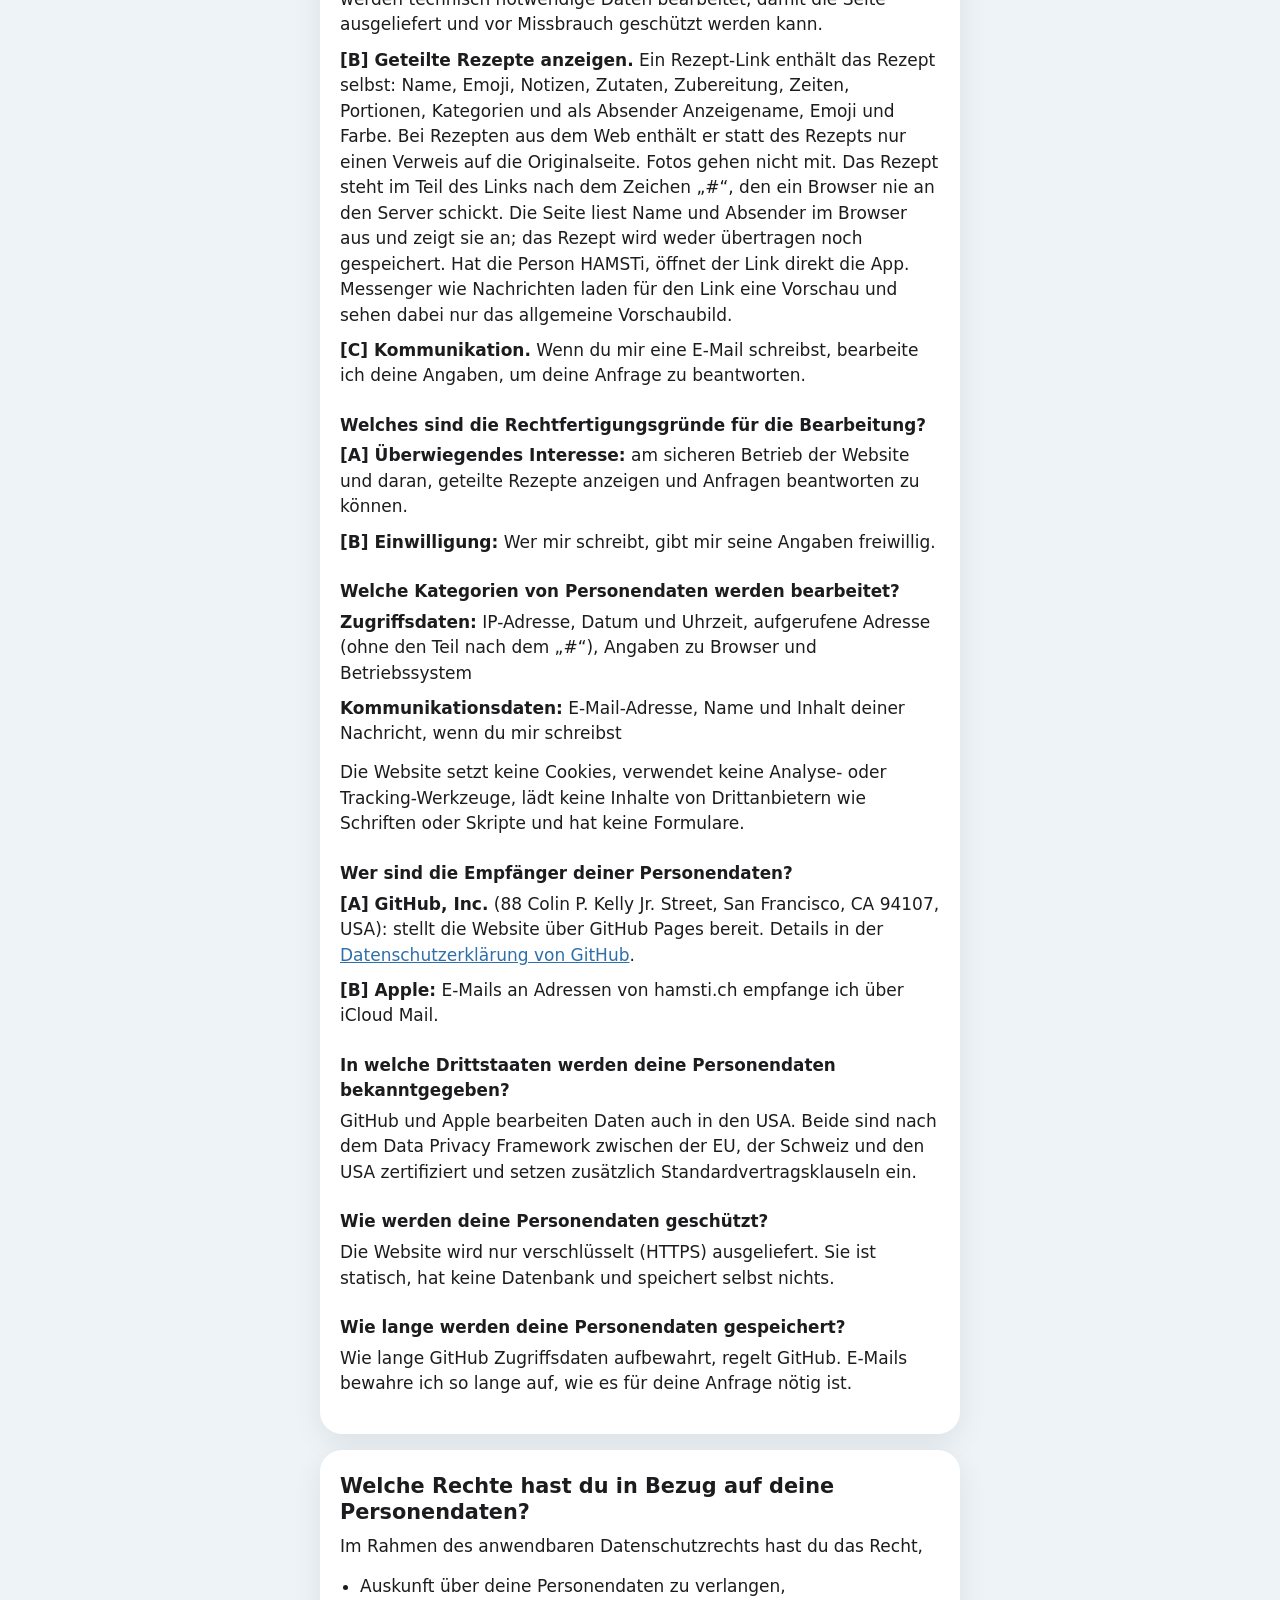
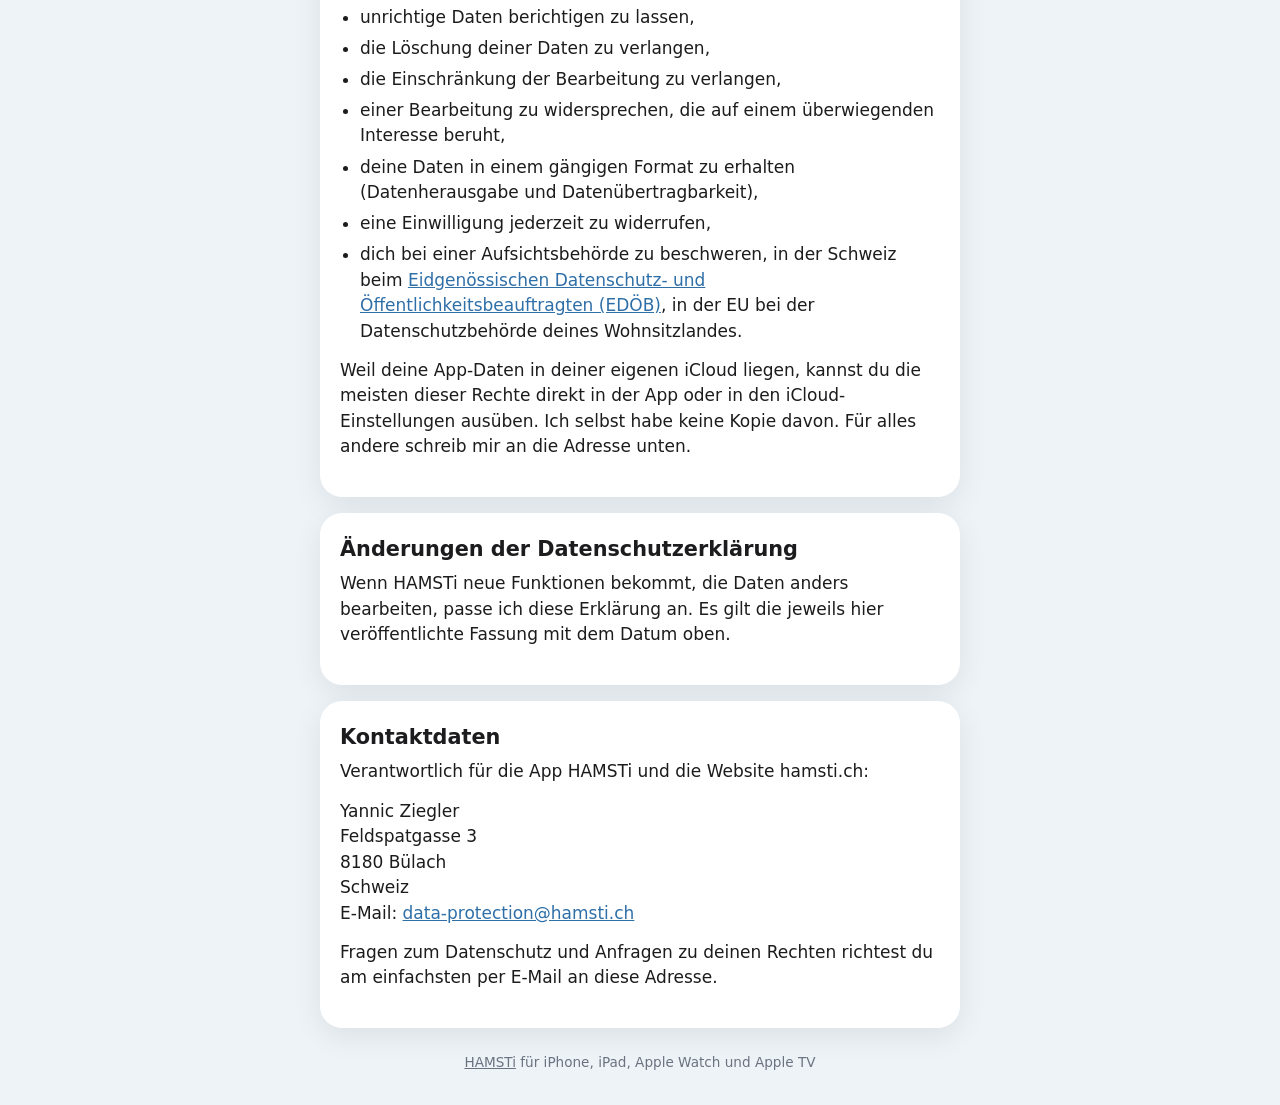
==== commit 8b99cdf5: "Restructure privacy policy after innoforces.ch, add postal address Sections per processing area (app" ====
--- a/datenschutz/index.html
+++ b/datenschutz/index.html
@@ -4,7 +4,7 @@
 <meta charset="utf-8">
 <meta name="viewport" content="width=device-width, initial-scale=1, viewport-fit=cover">
 <title>Datenschutz – HAMSTi</title>
-<meta name="description" content="Wie HAMSTi mit deinen Daten umgeht: kein eigener Server, kein Konto, kein Tracking.">
+<meta name="description" content="Wie HAMSTi und hamsti.ch mit deinen Personendaten umgehen: kein eigener Server, kein Konto, kein Tracking.">
 <meta name="theme-color" content="#2f5f86">
 <link rel="icon" type="image/png" href="/app-icon.png">
 <link rel="apple-touch-icon" href="/app-icon.png">
@@ -89,6 +89,10 @@
   a { color: var(--accent); }
   .note { font-size: .95rem; color: var(--secondary); }
   address { font-style: normal; margin: 0 0 .85rem; }
+  .section-intro { color: var(--secondary); }
+  .label { font-weight: 600; }
+  ul:has(> li > .label) { list-style: none; padding-left: 0; }
+  ul:has(> li > .label) li { margin-bottom: .6rem; }
   footer { text-align: center; font-size: .85rem; color: var(--secondary); margin-top: 1.5rem; }
   footer a { color: inherit; }
 </style>
@@ -100,102 +104,157 @@
     <p class="app-name">HAMSTi</p>
   </a>
   <h1>Datenschutzerklärung</h1>
-  <p class="updated">Stand: 1. November 2026</p>
+  <p class="updated">Stand: 3. November 2026</p>
 </header>
 <main>
+  <section class="card">
+    <p>Datenschutz ist Vertrauenssache, und dein Vertrauen ist mir wichtig. Diese Datenschutzerklärung zeigt, welche Personendaten bei der Nutzung der App HAMSTi und der Website hamsti.ch bearbeitet werden, wozu, und welche Rechte du hast. „HAMSTi“, „ich“ und „mir“ meinen in dieser Erklärung Yannic Ziegler, den Entwickler von HAMSTi (Kontaktdaten am Ende).</p>
+    <p>Die Erklärung richtet sich nach dem Schweizer Datenschutzgesetz (DSG) und, soweit anwendbar, nach der Datenschutz-Grundverordnung der EU (DSGVO).</p>
+  </section>
+
   <section class="card summary" aria-labelledby="kurz">
     <h2 id="kurz">Kurz gesagt</h2>
     <ul>
-      <li><strong>Kein Konto, kein eigener Server</strong><span>Deine Aufgaben, Menüs und Rezepte liegen auf deinen Geräten und in deiner eigenen iCloud. Ich als Entwickler habe keinen Zugriff darauf.</span></li>
-      <li><strong>Kein Tracking, keine Werbung, keine Analyse-Tools</strong><span>HAMSTi enthält keine Werbe-, Tracking- oder Statistik-Software von Drittanbietern.</span></li>
-      <li><strong>Künstliche Intelligenz auf dem Gerät</strong><span>Rezepte zusammenfassen, Fotos lesen und Bilder erzeugen geschieht mit Apple Intelligence direkt auf deinem Gerät.</span></li>
-      <li><strong>Geteilte Rezepte bleiben im Link</strong><span>Das Rezept steckt im Link selbst. Diese Website bekommt es nicht zu sehen und speichert nichts.</span></li>
-    </ul>
-  </section>
-
-  <section class="card">
-    <h2 id="verantwortlich">1. Wer ist verantwortlich?</h2>
-    <p>Verantwortlich für die App HAMSTi und diese Website ist:</p>
+      <li><strong>Kein Konto, kein eigener Server</strong><span>Deine Aufgaben, Menüs und Rezepte liegen auf deinen Geräten und in deiner eigenen iCloud. Ich habe keinen Zugriff darauf.</span></li>
+      <li><strong>Kein Tracking, keine Werbung, keine Analyse-Tools</strong><span>Weder die App noch die Website enthalten Werbe-, Tracking- oder Statistik-Software von Drittanbietern. Die Website setzt keine Cookies.</span></li>
+      <li><strong>Künstliche Intelligenz auf dem Gerät</strong><span>Rezepte ordnen, Fotos lesen und Bilder erzeugen geschieht mit Apple Intelligence direkt auf deinem Gerät.</span></li>
+      <li><strong>Geteilte Rezepte bleiben im Link</strong><span>Das Rezept steckt im Link selbst. Die Website bekommt es nicht zu sehen und speichert nichts.</span></li>
+    </ul>
+  </section>
+
+  <section class="card" aria-labelledby="ueber">
+    <h2 id="ueber">Über HAMSTi</h2>
+    <p>HAMSTi ist eine App für iPhone, iPad, Apple Watch und Apple TV, mit der Haushalte ihre Aufgaben und ihren Menüplan gemeinsam organisieren. HAMSTi ist ein privates Projekt einer Einzelperson aus der Schweiz. Ich betreibe dafür keinen eigenen Server, und du brauchst kein Konto bei mir.</p>
+  </section>
+
+  <section class="card" aria-labelledby="app">
+    <h2 id="app">App HAMSTi</h2>
+
+    <h3>Wann kommt dieser Teil zur Anwendung?</h3>
+    <p>Dieser Teil gilt, wenn du HAMSTi auf iPhone, iPad, Apple Watch oder Apple TV nutzt, einschliesslich Widgets, Siri und Kurzbefehlen. Für Dienste von Apple, die HAMSTi verwendet (iCloud, App Store, TestFlight, Siri), gilt zusätzlich die <a href="https://www.apple.com/legal/privacy/">Datenschutzrichtlinie von Apple</a>. Für Websites, von denen du Rezepte importierst, gilt die Datenschutzerklärung ihres Betreibers.</p>
+
+    <h3>Zu welchen Zwecken werden deine Personendaten bearbeitet?</h3>
+    <ul>
+      <li><span class="label">[A] Haushalt organisieren und synchronisieren.</span> Alles, was du in HAMSTi anlegst, speichert die App auf deinem Gerät und synchronisiert es über Apples iCloud (CloudKit) in deiner privaten iCloud-Datenbank, damit es auf all deinen Geräten gleich aussieht. Die Apple Watch bekommt eine kleine Übersicht direkt von deinem iPhone (WatchConnectivity), Widgets lesen die Daten auf dem Gerät, die Apple-TV-App lädt den Haushalt aus deiner iCloud. Ist iCloud ausgeschaltet, bleiben die Daten auf dem Gerät.</li>
+      <li><span class="label">[B] Haushalt teilen.</span> Über die iCloud-Freigabe von Apple kannst du deinen Haushalt mit anderen Personen teilen. Die Einladung verschickst du selbst. Wer sie annimmt, sieht und bearbeitet die Daten dieses Haushalts, einschliesslich Anzeigename, Emoji und Farbe der anderen Mitglieder und wer welche Aufgabe erledigt hat. Die Freigabe lässt sich jederzeit beenden.</li>
+      <li><span class="label">[C] Rezepte importieren und aufbereiten.</span> Fügst du die Webadresse eines Rezepts ein, ruft die App diese Seite und ihr Rezeptfoto direkt von deinem Gerät ab, wie ein Browser. Fotografierst du ein Rezept oder wählst ein Foto aus, liest die App den Text auf dem Gerät. Mit Apple Intelligence ordnet sie Rezepte, verschlagwortet Menüs und erzeugt Bilder dafür, ebenfalls auf dem Gerät. Die Kamera nutzt HAMSTi nur, wenn du ein Foto aufnimmst, und fragt vorher um Erlaubnis. Bei der Foto-Auswahl bekommt HAMSTi nur die Fotos, die du auswählst, nicht deine ganze Mediathek.</li>
+      <li><span class="label">[D] Rezepte per Link teilen.</span> Mit „Rezept senden“ erzeugt HAMSTi einen Link, in dem das Rezept selbst steckt (Einzelheiten unter „Website hamsti.ch“).</li>
+      <li><span class="label">[E] Erinnern.</span> Erinnerungen an fällige Aufgaben plant die App lokal auf deinem Gerät. Ändert sich in einem geteilten Haushalt etwas, kann iCloud dein Gerät über Apples Push-Dienst im Hintergrund wecken, damit sich die App aktualisiert. Deine Einstellungen für Mitteilungen bleiben auf dem Gerät.</li>
+      <li><span class="label">[F] Siri, Kurzbefehle und Suche.</span> Damit Siri und die Suche deine Aufgaben und Menüs finden, meldet HAMSTi deren Namen an das System deines Geräts.</li>
+      <li><span class="label">[G] Fehler beheben und App verbessern.</span> Über App Store Connect und TestFlight erhalte ich von Apple zusammengefasste Statistiken (zum Beispiel Anzahl Downloads) und, falls du der Weitergabe an Entwickler zugestimmt hast, Absturzberichte sowie Rückmeldungen, die du über TestFlight sendest.</li>
+    </ul>
+
+    <h3>Welches sind die Rechtfertigungsgründe für die Bearbeitung?</h3>
+    <ul>
+      <li><span class="label">[A] Nutzung der App:</span> Die Bearbeitung ist nötig, um dir die Funktionen bereitzustellen, die du in HAMSTi nutzt (Zwecke A bis F).</li>
+      <li><span class="label">[B] Einwilligung:</span> Kamera, Mitteilungen und die Weitergabe von Absturzberichten erfolgen nur mit deiner Einwilligung über die Systemabfragen von Apple. Du kannst sie jederzeit in den Einstellungen deines Geräts widerrufen.</li>
+      <li><span class="label">[C] Überwiegendes Interesse:</span> Fehler zu finden und die App zu verbessern (Zweck G) liegt im Interesse aller, die HAMSTi nutzen.</li>
+    </ul>
+
+    <h3>Welche Kategorien von Personendaten werden bearbeitet?</h3>
+    <ul>
+      <li><span class="label">Haushalt:</span> Name, Einzugsdatum</li>
+      <li><span class="label">Mitglieder:</span> Anzeigename, Emoji und Farbe, die du selbst wählst, sowie eine anonyme, von Apple vergebene Kennung, damit die App dich auf deinen Geräten wiedererkennt</li>
+      <li><span class="label">Aufgaben:</span> Titel, Symbol, Fälligkeit, Rhythmus, Zuständigkeit, geschätzte Dauer und der Verlauf, wer wann was erledigt hat, mit optionaler Notiz</li>
+      <li><span class="label">Menüs und Rezepte:</span> Name, Zutaten, Zubereitung, Zeiten, Portionen, Notizen, Fotos, KI-Bilder und die Webadresse, aus der ein Rezept importiert wurde</li>
+      <li><span class="label">Menüplan:</span> welches Menü an welchem Tag geplant ist</li>
+      <li><span class="label">Technische Daten:</span> beim Rezept-Import erfährt die abgerufene Website deine IP-Adresse und Angaben zum Abruf; Absturzberichte enthalten Gerätetyp, Systemversion und den Ablauf des Absturzes</li>
+    </ul>
+    <p>Die Inhalte deines Haushalts liegen in deiner iCloud. Ich erhalte sie nicht.</p>
+
+    <h3>Wer sind die Empfänger deiner Personendaten?</h3>
+    <ul>
+      <li><span class="label">[A] Apple:</span> speichert deine Daten in iCloud, stellt Push-Dienst, Siri, App Store und TestFlight bereit</li>
+      <li><span class="label">[B] Mitglieder deines Haushalts:</span> wenn du den Haushalt teilst</li>
+      <li><span class="label">[C] Empfänger deiner Rezept-Links:</span> die Personen, denen du einen Link schickst</li>
+      <li><span class="label">[D] Websites, von denen du Rezepte importierst:</span> sie sehen den Abruf wie bei jedem Seitenaufruf</li>
+      <li><span class="label">[E] Ich als Entwickler:</span> nur die zusammengefassten Statistiken und die Absturzberichte und Rückmeldungen, die Apple mit deiner Zustimmung weitergibt</li>
+    </ul>
+
+    <h3>In welche Drittstaaten werden deine Personendaten bekanntgegeben?</h3>
+    <p>Apple bearbeitet Daten auch in den USA und weiteren Ländern. Apple ist nach dem Data Privacy Framework zwischen der EU, der Schweiz und den USA zertifiziert und setzt zusätzlich Standardvertragsklauseln ein.</p>
+
+    <h3>Wie werden deine Personendaten geschützt?</h3>
+    <p>HAMSTi speichert deine Daten nicht auf eigenen Servern. In iCloud sind sie deinem Apple-Account zugeordnet, bei der Übertragung und auf Apples Servern verschlüsselt. Künstliche Intelligenz und Texterkennung laufen auf dem Gerät. Schütze deinen Apple-Account am besten mit der Zwei-Faktor-Authentifizierung und deine Geräte mit einem Code.</p>
+
+    <h3>Wie lange werden deine Personendaten gespeichert?</h3>
+    <p>Deine App-Daten bleiben in deiner iCloud, bis du sie löschst. Einzelne Einträge oder einen ganzen Haushalt löschst du in der App. Alle Daten von HAMSTi in iCloud löschst du in den Einstellungen deines Geräts unter deinem Namen → „iCloud“ → „Speicher verwalten“ → „HAMSTi“. Wenn du die App löschst, entfernt das System die Daten auf diesem Gerät. Wie lange Apple Absturzberichte und Statistiken aufbewahrt, regelt Apple.</p>
+  </section>
+
+  <section class="card" aria-labelledby="website">
+    <h2 id="website">Website hamsti.ch</h2>
+
+    <h3>Wann kommt dieser Teil zur Anwendung?</h3>
+    <p>Dieser Teil gilt, wenn du hamsti.ch besuchst, auch über die frühere Adresse sirzesso.github.io, und wenn du einen Rezept-Link aus HAMSTi im Browser öffnest. Für verlinkte Seiten, etwa den App Store, gelten deren eigene Datenschutzerklärungen.</p>
+
+    <h3>Zu welchen Zwecken werden deine Personendaten bearbeitet?</h3>
+    <ul>
+      <li><span class="label">[A] Website bereitstellen und schützen.</span> Beim Aufruf einer Seite werden technisch notwendige Daten bearbeitet, damit die Seite ausgeliefert und vor Missbrauch geschützt werden kann.</li>
+      <li><span class="label">[B] Geteilte Rezepte anzeigen.</span> Ein Rezept-Link enthält das Rezept selbst: Name, Emoji, Notizen, Zutaten, Zubereitung, Zeiten, Portionen, Kategorien und als Absender Anzeigename, Emoji und Farbe. Bei Rezepten aus dem Web enthält er statt des Rezepts nur einen Verweis auf die Originalseite. Fotos gehen nicht mit. Das Rezept steht im Teil des Links nach dem Zeichen „#“, den ein Browser nie an den Server schickt. Die Seite liest Name und Absender im Browser aus und zeigt sie an; das Rezept wird weder übertragen noch gespeichert. Hat die Person HAMSTi, öffnet der Link direkt die App. Messenger wie Nachrichten laden für den Link eine Vorschau und sehen dabei nur das allgemeine Vorschaubild.</li>
+      <li><span class="label">[C] Kommunikation.</span> Wenn du mir eine E-Mail schreibst, bearbeite ich deine Angaben, um deine Anfrage zu beantworten.</li>
+    </ul>
+
+    <h3>Welches sind die Rechtfertigungsgründe für die Bearbeitung?</h3>
+    <ul>
+      <li><span class="label">[A] Überwiegendes Interesse:</span> am sicheren Betrieb der Website und daran, geteilte Rezepte anzeigen und Anfragen beantworten zu können.</li>
+      <li><span class="label">[B] Einwilligung:</span> Wer mir schreibt, gibt mir seine Angaben freiwillig.</li>
+    </ul>
+
+    <h3>Welche Kategorien von Personendaten werden bearbeitet?</h3>
+    <ul>
+      <li><span class="label">Zugriffsdaten:</span> IP-Adresse, Datum und Uhrzeit, aufgerufene Adresse (ohne den Teil nach dem „#“), Angaben zu Browser und Betriebssystem</li>
+      <li><span class="label">Kommunikationsdaten:</span> E-Mail-Adresse, Name und Inhalt deiner Nachricht, wenn du mir schreibst</li>
+    </ul>
+    <p>Die Website setzt keine Cookies, verwendet keine Analyse- oder Tracking-Werkzeuge, lädt keine Inhalte von Drittanbietern wie Schriften oder Skripte und hat keine Formulare.</p>
+
+    <h3>Wer sind die Empfänger deiner Personendaten?</h3>
+    <ul>
+      <li><span class="label">[A] GitHub, Inc.</span> (88 Colin P. Kelly Jr. Street, San Francisco, CA 94107, USA): stellt die Website über GitHub Pages bereit. Details in der <a href="https://docs.github.com/de/site-policy/privacy-policies/github-general-privacy-statement">Datenschutzerklärung von GitHub</a>.</li>
+      <li><span class="label">[B] Apple:</span> E-Mails an Adressen von hamsti.ch empfange ich über iCloud Mail.</li>
+    </ul>
+
+    <h3>In welche Drittstaaten werden deine Personendaten bekanntgegeben?</h3>
+    <p>GitHub und Apple bearbeiten Daten auch in den USA. Beide sind nach dem Data Privacy Framework zwischen der EU, der Schweiz und den USA zertifiziert und setzen zusätzlich Standardvertragsklauseln ein.</p>
+
+    <h3>Wie werden deine Personendaten geschützt?</h3>
+    <p>Die Website wird nur verschlüsselt (HTTPS) ausgeliefert. Sie ist statisch, hat keine Datenbank und speichert selbst nichts.</p>
+
+    <h3>Wie lange werden deine Personendaten gespeichert?</h3>
+    <p>Wie lange GitHub Zugriffsdaten aufbewahrt, regelt GitHub. E-Mails bewahre ich so lange auf, wie es für deine Anfrage nötig ist.</p>
+  </section>
+
+  <section class="card" aria-labelledby="rechte">
+    <h2 id="rechte">Welche Rechte hast du in Bezug auf deine Personendaten?</h2>
+    <p>Im Rahmen des anwendbaren Datenschutzrechts hast du das Recht,</p>
+    <ul>
+      <li>Auskunft über deine Personendaten zu verlangen,</li>
+      <li>unrichtige Daten berichtigen zu lassen,</li>
+      <li>die Löschung deiner Daten zu verlangen,</li>
+      <li>die Einschränkung der Bearbeitung zu verlangen,</li>
+      <li>einer Bearbeitung zu widersprechen, die auf einem überwiegenden Interesse beruht,</li>
+      <li>deine Daten in einem gängigen Format zu erhalten (Datenherausgabe und Datenübertragbarkeit),</li>
+      <li>eine Einwilligung jederzeit zu widerrufen,</li>
+      <li>dich bei einer Aufsichtsbehörde zu beschweren, in der Schweiz beim <a href="https://www.edoeb.admin.ch/">Eidgenössischen Datenschutz- und Öffentlichkeitsbeauftragten (EDÖB)</a>, in der EU bei der Datenschutzbehörde deines Wohnsitzlandes.</li>
+    </ul>
+    <p>Weil deine App-Daten in deiner eigenen iCloud liegen, kannst du die meisten dieser Rechte direkt in der App oder in den iCloud-Einstellungen ausüben. Ich selbst habe keine Kopie davon. Für alles andere schreib mir an die Adresse unten.</p>
+  </section>
+
+  <section class="card" aria-labelledby="aenderungen">
+    <h2 id="aenderungen">Änderungen der Datenschutzerklärung</h2>
+    <p>Wenn HAMSTi neue Funktionen bekommt, die Daten anders bearbeiten, passe ich diese Erklärung an. Es gilt die jeweils hier veröffentlichte Fassung mit dem Datum oben.</p>
+  </section>
+
+  <section class="card" aria-labelledby="kontakt">
+    <h2 id="kontakt">Kontaktdaten</h2>
+    <p>Verantwortlich für die App HAMSTi und die Website hamsti.ch:</p>
     <address>
       Yannic Ziegler<br>
-      <!-- TODO vor dem Merge: Postadresse (Strasse, PLZ Ort) eintragen -->
-      [Strasse Nr.]<br>
-      [PLZ Ort]<br>
+      Feldspatgasse 3<br>
+      8180 Bülach<br>
       Schweiz<br>
       E-Mail: <a href="mailto:data-protection@hamsti.ch">data-protection@hamsti.ch</a>
     </address>
-    <p>HAMSTi ist ein privates Projekt einer Einzelperson. Bei Fragen zum Datenschutz oder um deine Rechte auszuüben, schreib mir einfach an die genannte E-Mail-Adresse.</p>
-    <p>Diese Erklärung richtet sich nach dem Schweizer Datenschutzgesetz (DSG) und, soweit anwendbar, nach der Datenschutz-Grundverordnung der EU (DSGVO).</p>
-
-    <h2 id="app">2. Die App HAMSTi</h2>
-    <p>HAMSTi gibt es für iPhone, iPad, Apple Watch und Apple TV. Die App hilft, Aufgaben und den Menüplan im Haushalt zu organisieren. Ich betreibe dafür keinen eigenen Server, und du brauchst kein Konto bei mir.</p>
-
-    <h3>Deine Daten in iCloud</h3>
-    <p>Alles, was du in HAMSTi anlegst, speichert die App auf deinem Gerät und synchronisiert es über Apples iCloud (CloudKit) in deiner privaten iCloud-Datenbank. Dazu gehören:</p>
-    <ul>
-      <li>Haushalt: Name, Einzugsdatum</li>
-      <li>Mitglieder: Anzeigename, Emoji und Farbe, die du selbst wählst, sowie eine anonyme, von Apple vergebene Kennung, damit die App dich auf deinen Geräten wiedererkennt</li>
-      <li>Aufgaben: Titel, Symbol, Fälligkeit, Rhythmus, Zuständigkeit, geschätzte Dauer und der Verlauf, wer wann was erledigt hat (mit optionaler Notiz)</li>
-      <li>Menüs und Rezepte: Name, Zutaten, Zubereitung, Zeiten, Portionen, Notizen, Fotos, KI-Bilder und die Webadresse, aus der ein Rezept importiert wurde</li>
-      <li>Menüplan: welches Menü an welchem Tag geplant ist</li>
-    </ul>
-    <p>Diese Daten liegen bei Apple, verschlüsselt und deinem Apple-Account zugeordnet. Ich habe darauf keinen Zugriff. Für die Speicherung in iCloud gelten die <a href="https://www.apple.com/legal/privacy/">Datenschutzrichtlinie von Apple</a> und deine iCloud-Einstellungen. Wenn iCloud ausgeschaltet ist, bleiben die Daten nur auf dem Gerät.</p>
-
-    <h3>Einen Haushalt teilen</h3>
-    <p>Du kannst deinen Haushalt über die iCloud-Freigabe von Apple mit anderen Personen teilen. Die Einladung verschickst du selbst, zum Beispiel per Nachrichten oder Mail. Wer die Einladung annimmt, sieht und bearbeitet die Daten dieses Haushalts, einschliesslich der Anzeigenamen, Emojis und Farben der anderen Mitglieder und wer welche Aufgabe erledigt hat. Die geteilten Daten liegen in der iCloud der Person, die den Haushalt erstellt hat. Du kannst die Freigabe jederzeit in der App beenden.</p>
-
-    <h3>Apple Watch, Widgets und Apple TV</h3>
-    <p>Die Apple Watch bekommt eine kleine Übersicht deiner Aufgaben und Menüs direkt von deinem iPhone (über Apples WatchConnectivity, ohne Umweg über das Internet). Widgets lesen die Daten auf dem Gerät. Die Apple-TV-App lädt den Haushalt aus deiner iCloud, genau wie iPhone und iPad.</p>
-
-    <h3>Rezepte aus dem Web importieren</h3>
-    <p>Wenn du die Webadresse eines Rezepts in HAMSTi einfügst, ruft die App diese Seite und ihr Rezeptfoto direkt von deinem Gerät aus ab, wie ein Browser. Die Website erfährt dabei, wie bei jedem Seitenaufruf, deine IP-Adresse und technische Angaben zum Abruf. Für diese Website gilt die Datenschutzerklärung ihres Betreibers. Ich erhalte davon nichts.</p>
-
-    <h3>Kamera und Fotos</h3>
-    <p>HAMSTi nutzt die Kamera oder deine Foto-Mediathek nur, wenn du selbst ein Foto aufnimmst oder auswählst, etwa um ein Rezept abzufotografieren oder ein Menü zu bebildern. Die Kamera fragt vorher um Erlaubnis. Bei der Foto-Auswahl siehst du nur die Fotos, die du aktiv auswählst; HAMSTi bekommt keinen Zugriff auf deine ganze Mediathek. Ausgewählte Fotos werden mit dem Menü in deiner iCloud gespeichert.</p>
-
-    <h3>Apple Intelligence</h3>
-    <p>Wenn dein Gerät Apple Intelligence unterstützt, nutzt HAMSTi Apples Sprach- und Bildmodelle, um importierte Rezepte zu ordnen, Text aus Rezeptfotos zu lesen, Menüs zu verschlagworten und Bilder für Menüs zu erzeugen. Diese Verarbeitung läuft auf deinem Gerät. HAMSTi schickt dafür keine Daten an mich oder an andere Anbieter.</p>
-
-    <h3>Siri, Kurzbefehle und Spotlight</h3>
-    <p>Du kannst Aufgaben und Menüs mit Siri und Kurzbefehlen abfragen. Damit Siri und die Suche deine Aufgaben und Menüs finden, meldet HAMSTi deren Namen an das System deines Geräts. Wie Apple Siri-Anfragen verarbeitet, regelt die Datenschutzrichtlinie von Apple und deine Einstellungen für Siri.</p>
-
-    <h3>Mitteilungen</h3>
-    <p>Erinnerungen an fällige Aufgaben plant die App lokal auf deinem Gerät. Ich betreibe keinen Server, der Mitteilungen verschickt. Wenn sich in einem geteilten Haushalt etwas ändert, kann iCloud dein Gerät über Apples Push-Dienst im Hintergrund wecken, damit die App sich aktualisiert. Deine Einstellungen für Mitteilungen bleiben auf dem Gerät und werden nicht synchronisiert.</p>
-
-    <h3>Rezepte per Link teilen</h3>
-    <p>Mit „Rezept senden“ erzeugt HAMSTi einen Link, in dem das Rezept selbst steckt: Name, Emoji, Notizen, Zutaten, Zubereitung, Zeiten, Portionen, Kategorien und als Absender dein Anzeigename mit Emoji und Farbe. Bei Rezepten, die aus dem Web importiert wurden, enthält der Link statt des Rezepts nur einen Verweis auf die Originalseite. Fotos gehen nicht mit. Du entscheidest, wem du den Link schickst. Wer den Link hat, kann das Rezept lesen.</p>
-    <p>Das Rezept steht im Teil des Links nach dem Zeichen „#“. Diesen Teil schickt ein Browser nie an den Server. Öffnet jemand den Link ohne HAMSTi, zeigt diese Website Name und Absender an, indem sie den Link im Browser der Person ausliest. Das Rezept wird dabei weder an diese Website übertragen noch gespeichert. Hat die Person HAMSTi, öffnet der Link direkt die App.</p>
-    <p>Messenger wie Nachrichten können für den Link eine Vorschau laden. Dabei rufen sie die Seite ohne den Teil nach dem „#“ ab und sehen nur das allgemeine Vorschaubild.</p>
-
-    <h3>Was ich von Apple erhalte</h3>
-    <p>Als Entwickler bekomme ich über App Store Connect und TestFlight von Apple zusammengefasste Statistiken (zum Beispiel Anzahl Downloads) und, falls du der Weitergabe an Entwickler zugestimmt hast, Absturzberichte und Rückmeldungen, die du über TestFlight sendest. Diese Angaben dienen nur dazu, Fehler zu beheben und die App zu verbessern. Welche Daten Apple dabei weitergibt, steuerst du in den Einstellungen deines Geräts unter „Datenschutz &amp; Sicherheit“ → „Analyse &amp; Verbesserungen“.</p>
-
-    <h2 id="website">3. Diese Website</h2>
-    <p>Diese Website wird über GitHub Pages bereitgestellt, einen Dienst der GitHub, Inc., 88 Colin P. Kelly Jr. Street, San Francisco, CA 94107, USA. Beim Aufruf einer Seite verarbeitet GitHub technisch notwendige Daten, insbesondere deine IP-Adresse, Datum und Uhrzeit, die aufgerufene Adresse (ohne den Teil nach dem „#“) sowie Angaben zu Browser und Betriebssystem. GitHub nutzt diese Daten, um die Website auszuliefern und vor Missbrauch zu schützen. Details findest du in der <a href="https://docs.github.com/de/site-policy/privacy-policies/github-general-privacy-statement">Datenschutzerklärung von GitHub</a>.</p>
-    <p>Die Website setzt keine Cookies, verwendet keine Analyse- oder Tracking-Werkzeuge und lädt keine Inhalte von Drittanbietern, etwa Schriften oder Skripte. Formulare gibt es keine.</p>
-    <p class="note">Später soll die Website unter hamsti.ch bei einem Schweizer Hosting-Anbieter laufen. Diese Erklärung wird dann entsprechend angepasst.</p>
-
-    <h2 id="rechtsgrundlagen">4. Rechtsgrundlagen</h2>
-    <p>Soweit die DSGVO anwendbar ist, verarbeite ich Personendaten auf folgenden Grundlagen:</p>
-    <ul>
-      <li>Bereitstellung der App-Funktionen, die du nutzt (Art. 6 Abs. 1 lit. b DSGVO)</li>
-      <li>Betrieb und Sicherheit der Website sowie Fehlerbehebung anhand von Absturzberichten (berechtigtes Interesse, Art. 6 Abs. 1 lit. f DSGVO)</li>
-      <li>Kamera, Mitteilungen und Absturzberichte nur mit deiner Einwilligung über die Systemabfragen von Apple (Art. 6 Abs. 1 lit. a DSGVO); du kannst sie jederzeit in den Einstellungen widerrufen</li>
-    </ul>
-
-    <h2 id="ausland">5. Daten im Ausland</h2>
-    <p>Apple und GitHub verarbeiten Daten auch in den USA und anderen Ländern. Beide Unternehmen sind nach dem Data Privacy Framework zwischen der EU, der Schweiz und den USA zertifiziert und setzen zusätzlich Standardvertragsklauseln ein. Damit gilt ein angemessener Schutz für diese Übermittlungen.</p>
-
-    <h2 id="dauer">6. Wie lange Daten gespeichert werden</h2>
-    <p>Deine App-Daten bleiben so lange in deiner iCloud, bis du sie löschst. Du kannst einzelne Einträge oder einen ganzen Haushalt in der App löschen. Alle Daten von HAMSTi in iCloud löschst du in den Einstellungen deines Geräts unter deinem Namen → „iCloud“ → „Speicher verwalten“ → „HAMSTi“. Wenn du die App löschst, entfernt das System die Daten auf diesem Gerät. Wie lange GitHub und Apple technische Daten aufbewahren, regeln ihre Datenschutzrichtlinien.</p>
-
-    <h2 id="rechte">7. Deine Rechte</h2>
-    <p>Du hast das Recht auf Auskunft über deine Personendaten, auf Berichtigung, Löschung und Einschränkung der Bearbeitung, auf Datenherausgabe beziehungsweise Datenübertragbarkeit und, wo eine Verarbeitung auf berechtigtem Interesse beruht, auf Widerspruch. Eine erteilte Einwilligung kannst du jederzeit widerrufen.</p>
-    <p>Weil deine App-Daten in deiner eigenen iCloud liegen, kannst du die meisten dieser Rechte direkt in der App oder in den iCloud-Einstellungen ausüben. Ich selbst habe keine Kopie deiner Daten. Für alles andere schreib mir an die oben genannte Adresse.</p>
-    <p>Du kannst dich ausserdem bei einer Aufsichtsbehörde beschweren: in der Schweiz beim <a href="https://www.edoeb.admin.ch/">Eidgenössischen Datenschutz- und Öffentlichkeitsbeauftragten (EDÖB)</a>, in der EU bei der Datenschutzbehörde deines Wohnsitzlandes.</p>
-
-    <h2 id="aenderungen">8. Änderungen</h2>
-    <p>Wenn HAMSTi neue Funktionen bekommt, die Daten anders verarbeiten, passe ich diese Erklärung an. Es gilt die jeweils hier veröffentlichte Fassung mit dem Datum oben.</p>
+    <p>Fragen zum Datenschutz und Anfragen zu deinen Rechten richtest du am einfachsten per E-Mail an diese Adresse.</p>
   </section>
 
   <footer><a href="/">HAMSTi</a> für iPhone, iPad, Apple Watch und Apple TV</footer>
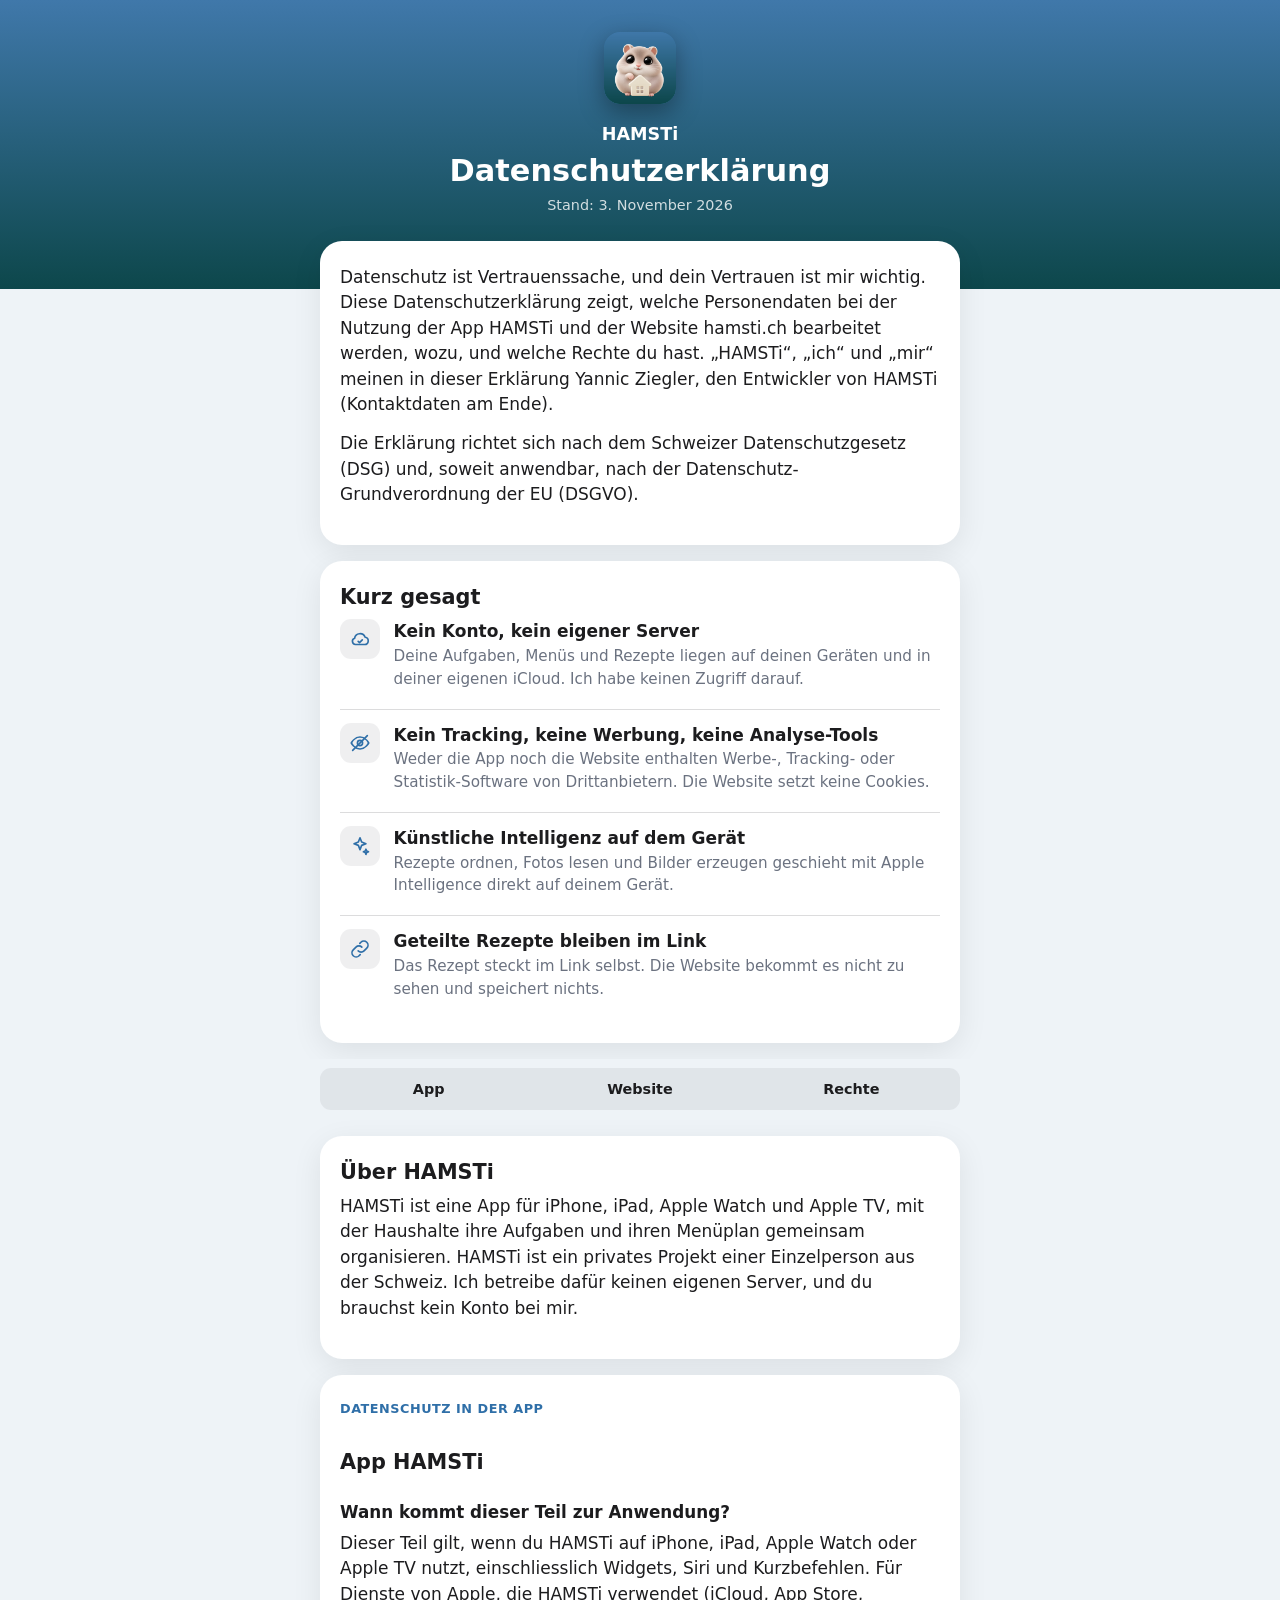
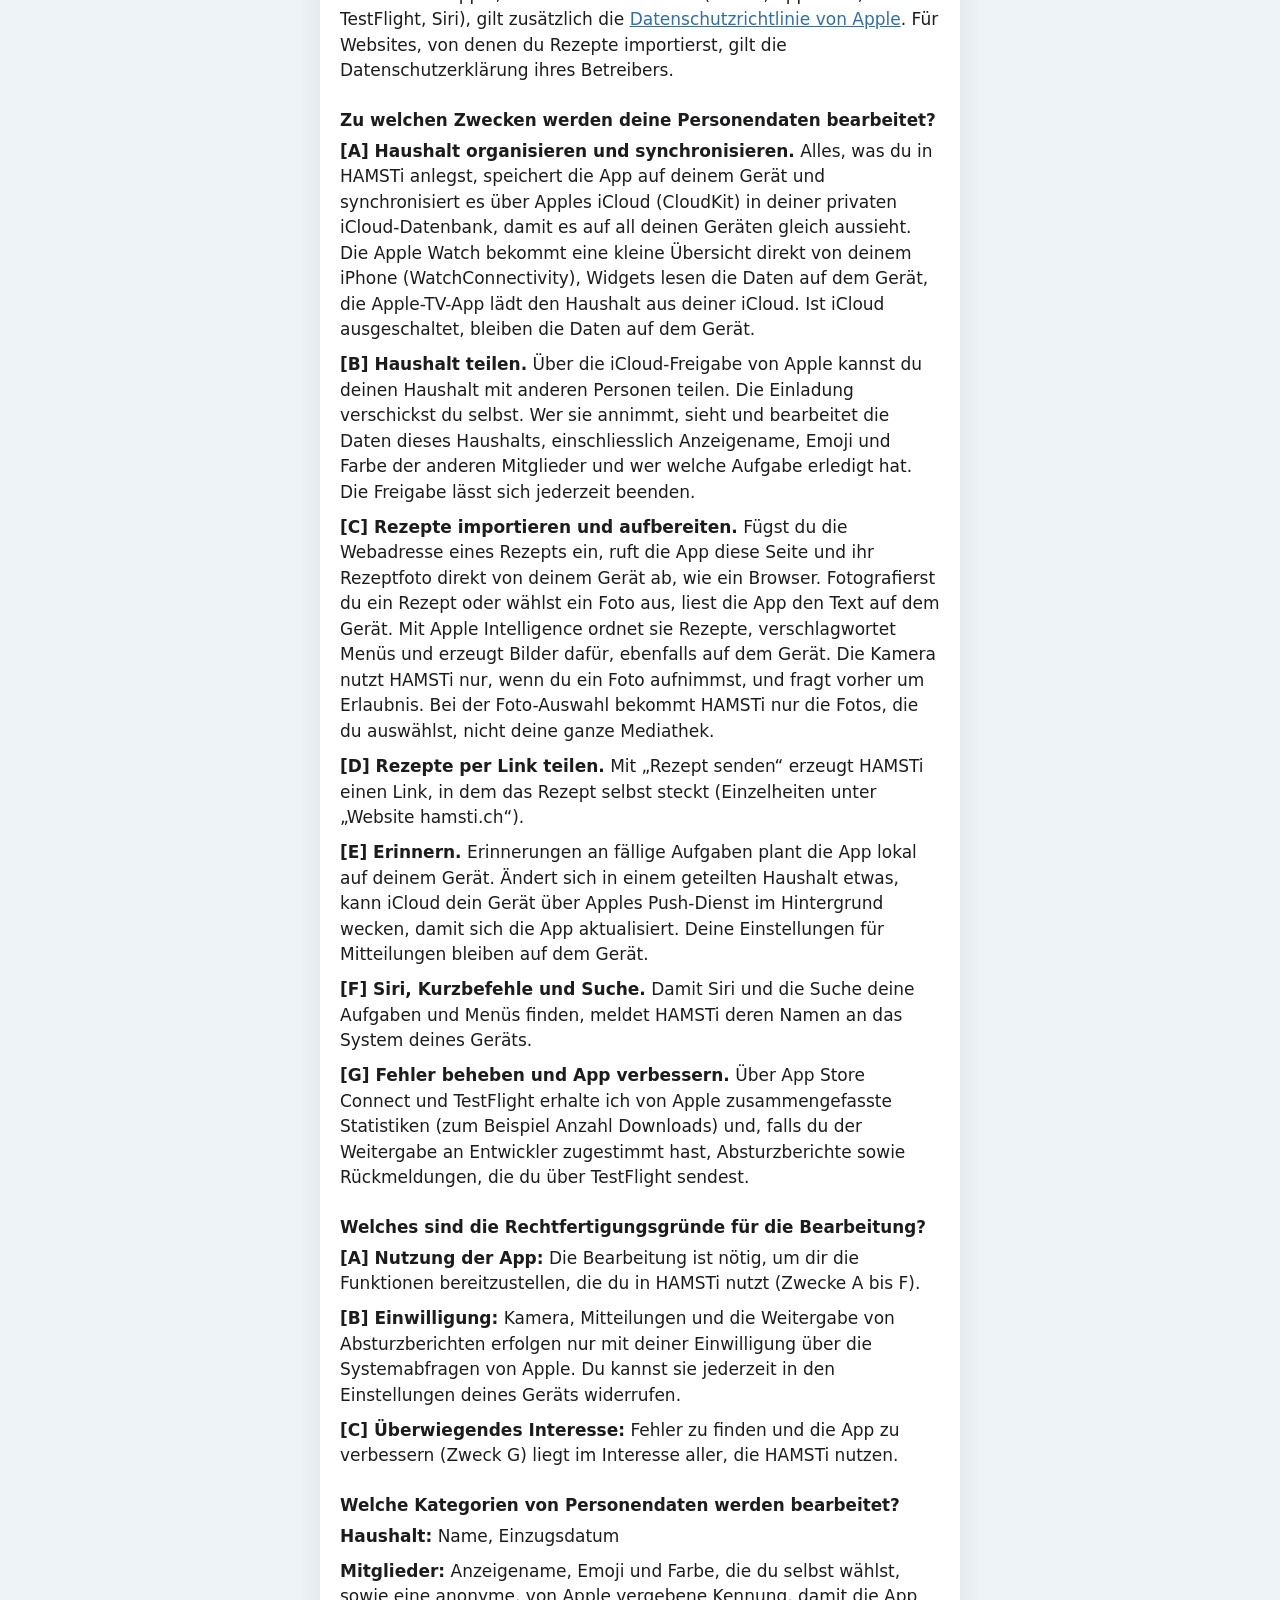
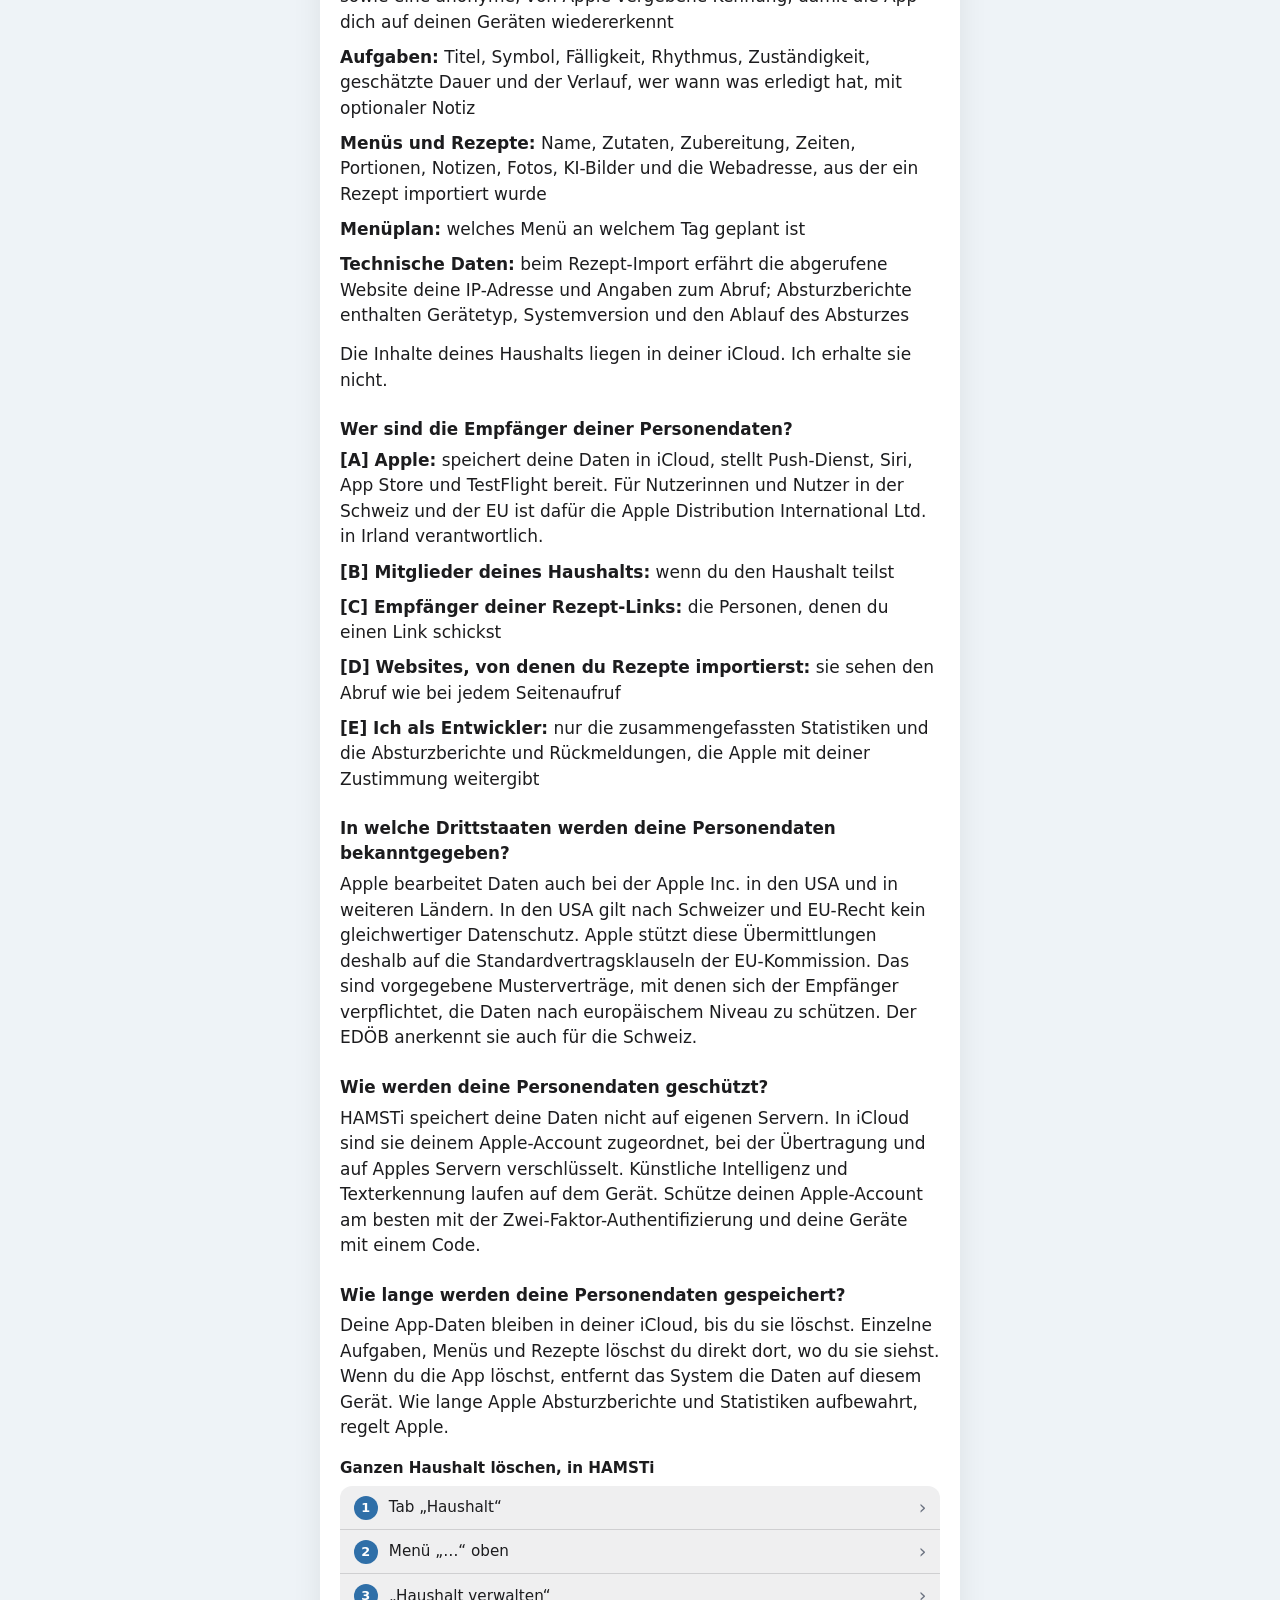
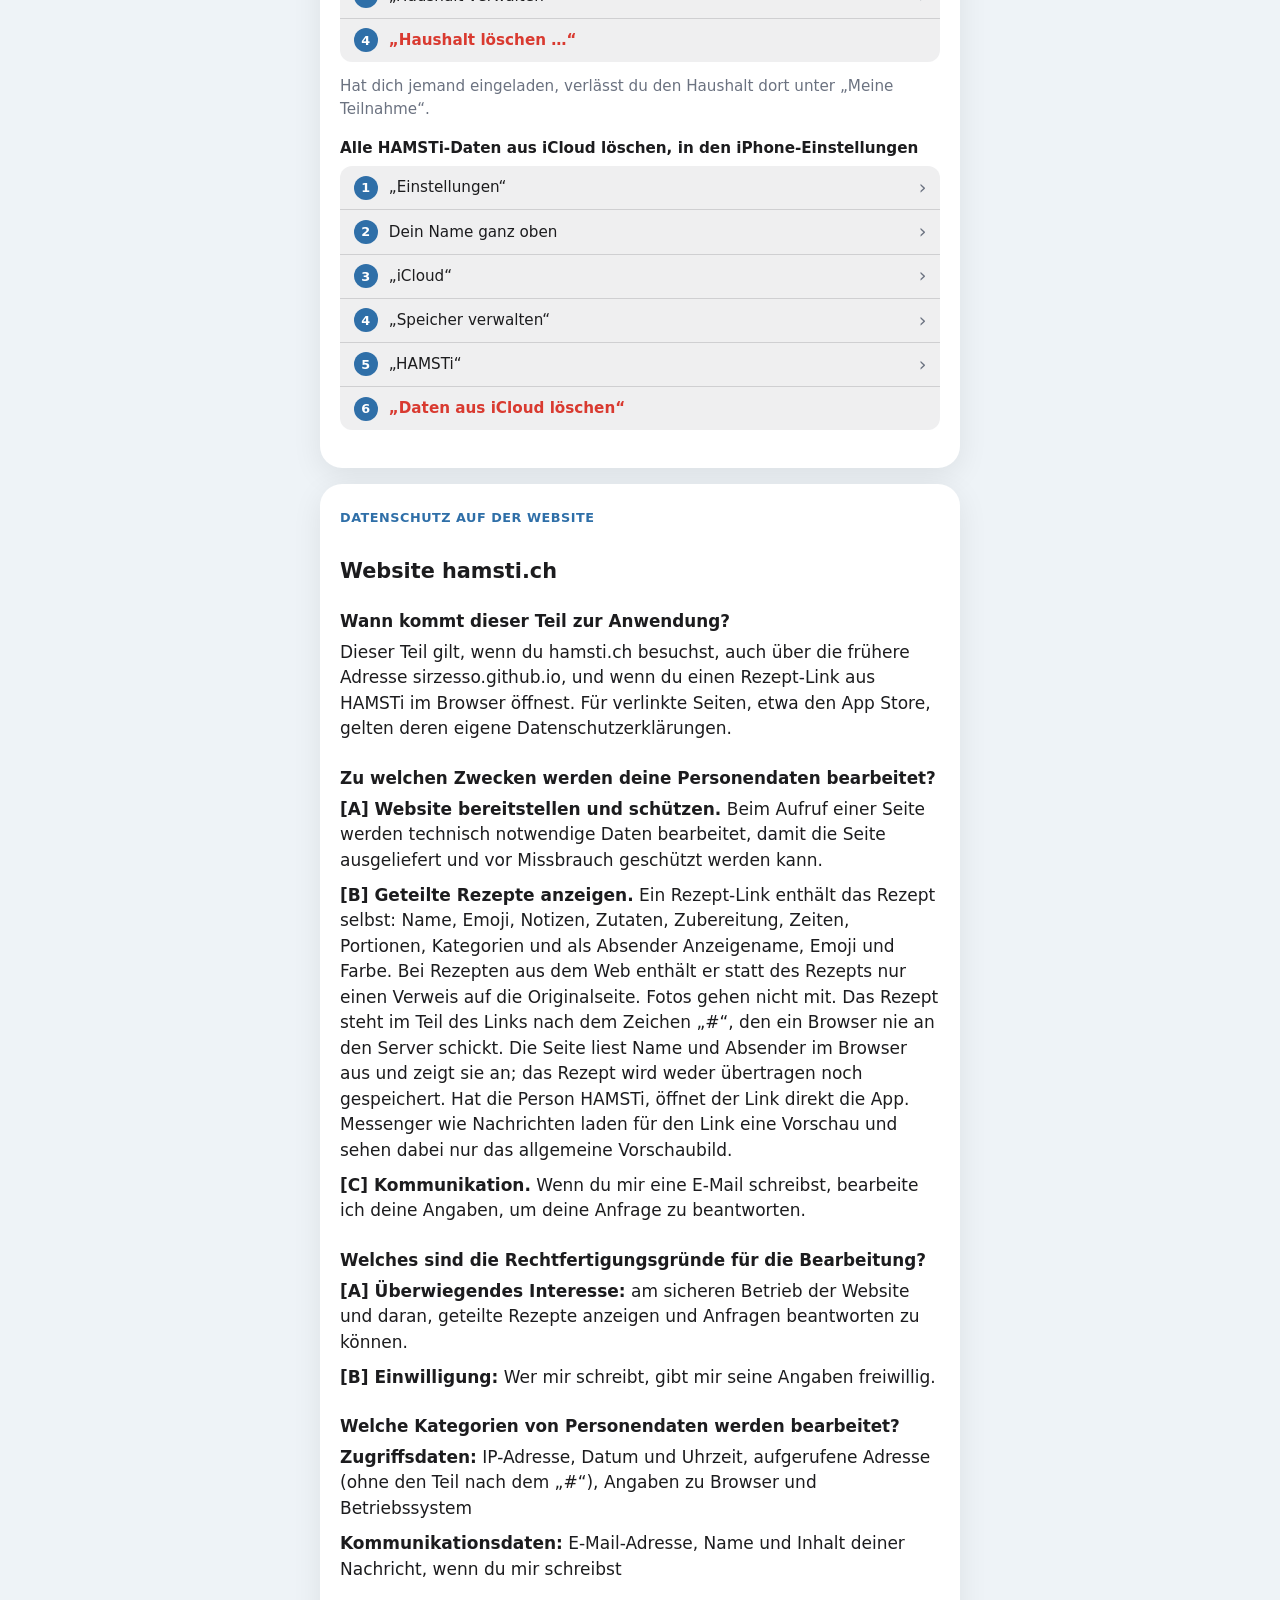
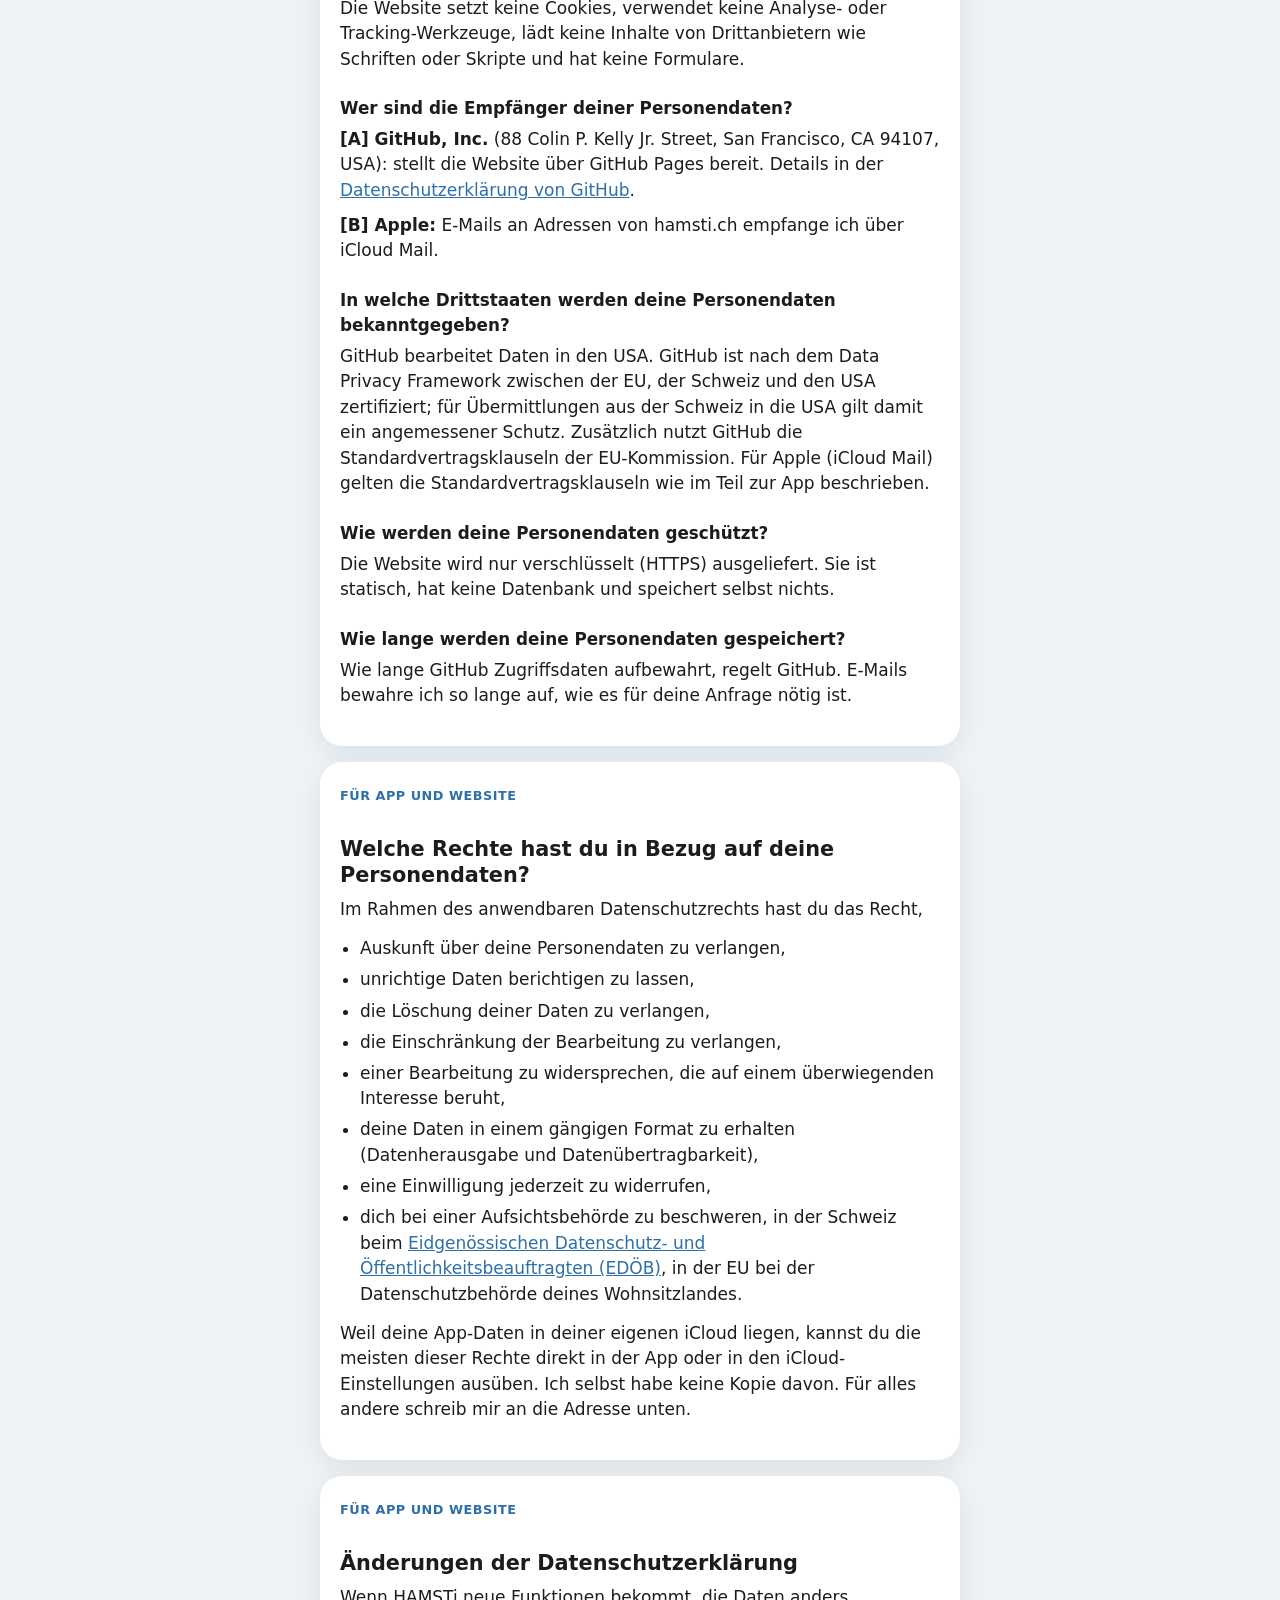
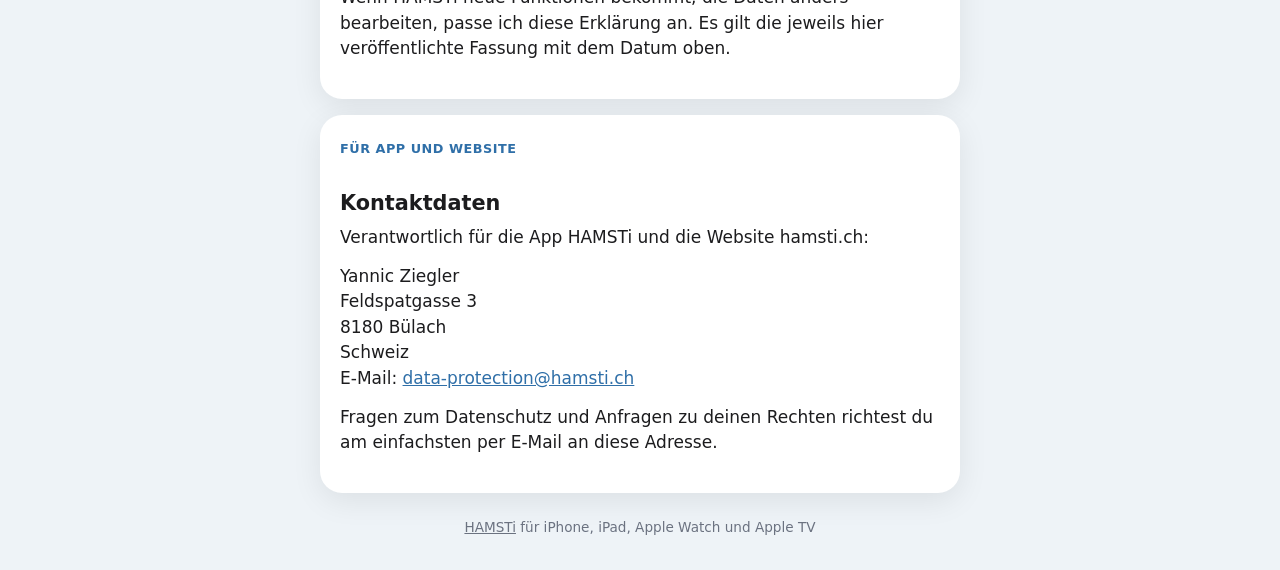
==== commit 91776964: "Privacy policy: section switcher, summary glyphs, deletion steps, fix Apple transfers Apple relies o" ====
--- a/datenschutz/index.html
+++ b/datenschutz/index.html
@@ -73,12 +73,23 @@
   .summary h2 { margin-top: 0; }
   .summary ul { list-style: none; padding: 0; margin: 0; }
   .summary li {
-    padding: .7rem 0;
+    display: flex; gap: .85rem; align-items: flex-start;
+    padding: .8rem 0;
     border-top: 1px solid var(--separator);
   }
+  .glyph {
+    flex: none;
+    width: 40px; height: 40px;
+    border-radius: 11px;
+    display: flex; align-items: center; justify-content: center;
+    background: var(--fill);
+    color: var(--accent);
+  }
+  .glyph svg { width: 22px; height: 22px; }
   .summary li:first-child { border-top: none; padding-top: 0; }
   .summary li strong { display: block; }
-  .summary li span { color: var(--secondary); font-size: .95rem; }
+  .summary li div span { display: block; }
+  .summary li div span { color: var(--secondary); font-size: .95rem; }
   h2 { font-size: 1.3rem; line-height: 1.25; font-weight: 700; margin: 2rem 0 .5rem; }
   .card > h2:first-child { margin-top: 0; }
   h3 { font-size: 1.05rem; font-weight: 600; margin: 1.5rem 0 .35rem; }
@@ -93,6 +104,51 @@
   .label { font-weight: 600; }
   ul:has(> li > .label) { list-style: none; padding-left: 0; }
   ul:has(> li > .label) li { margin-bottom: .6rem; }
+  nav.switch {
+    position: sticky; top: 0; z-index: 10;
+    margin: 0 -1rem 1rem;
+    padding: .6rem 1rem calc(.6rem);
+    background: var(--page);
+  }
+  nav.switch ul {
+    display: flex; list-style: none; margin: 0; padding: 3px;
+    background: var(--fill); border-radius: 11px;
+  }
+  nav.switch li { flex: 1; margin: 0; }
+  nav.switch a {
+    display: block; text-align: center;
+    padding: .45rem .25rem; border-radius: 8px;
+    font-size: .9rem; font-weight: 600;
+    color: var(--text); text-decoration: none;
+  }
+  nav.switch a[aria-current="true"] {
+    background: var(--card);
+    box-shadow: 0 1px 4px rgba(0, 0, 0, .15);
+    color: var(--accent);
+  }
+  section[id] { scroll-margin-top: 4.5rem; }
+  .eyebrow { font-size: .8rem; font-weight: 600; letter-spacing: .04em; text-transform: uppercase; color: var(--accent); margin: 0 0 .2rem; }
+  .steps-title { font-size: .95rem; font-weight: 600; margin: 1rem 0 .4rem; }
+  ol.steps {
+    list-style: none; margin: 0 0 .85rem; padding: 0;
+    background: var(--fill); border-radius: 12px; overflow: hidden;
+  }
+  ol.steps li {
+    display: flex; align-items: center; gap: .7rem;
+    margin: 0; padding: .6rem .85rem;
+    border-top: 1px solid var(--separator);
+    font-size: .95rem;
+  }
+  ol.steps li:first-child { border-top: none; }
+  ol.steps li::after { content: "›"; margin-left: auto; color: var(--secondary); font-size: 1.2rem; line-height: 1; }
+  ol.steps li:last-child::after { content: none; }
+  ol.steps .n {
+    flex: none; width: 1.5rem; height: 1.5rem; border-radius: 50%;
+    display: flex; align-items: center; justify-content: center;
+    background: var(--accent); color: #fff; font-size: .8rem; font-weight: 600;
+  }
+  ol.steps .danger { color: #d93a30; font-weight: 600; }
+  @media (prefers-color-scheme: dark) { ol.steps .danger { color: #ff6961; } }
   footer { text-align: center; font-size: .85rem; color: var(--secondary); margin-top: 1.5rem; }
   footer a { color: inherit; }
 </style>
@@ -115,20 +171,29 @@
   <section class="card summary" aria-labelledby="kurz">
     <h2 id="kurz">Kurz gesagt</h2>
     <ul>
-      <li><strong>Kein Konto, kein eigener Server</strong><span>Deine Aufgaben, Menüs und Rezepte liegen auf deinen Geräten und in deiner eigenen iCloud. Ich habe keinen Zugriff darauf.</span></li>
-      <li><strong>Kein Tracking, keine Werbung, keine Analyse-Tools</strong><span>Weder die App noch die Website enthalten Werbe-, Tracking- oder Statistik-Software von Drittanbietern. Die Website setzt keine Cookies.</span></li>
-      <li><strong>Künstliche Intelligenz auf dem Gerät</strong><span>Rezepte ordnen, Fotos lesen und Bilder erzeugen geschieht mit Apple Intelligence direkt auf deinem Gerät.</span></li>
-      <li><strong>Geteilte Rezepte bleiben im Link</strong><span>Das Rezept steckt im Link selbst. Die Website bekommt es nicht zu sehen und speichert nichts.</span></li>
-    </ul>
-  </section>
+      <li><span class="glyph" aria-hidden="true"><svg viewBox="0 0 24 24" fill="none" stroke="currentColor" stroke-width="1.8" stroke-linecap="round" stroke-linejoin="round"><path d="M7 18h10a4 4 0 0 0 .6-7.95A6 6 0 0 0 6.1 11.2 3.5 3.5 0 0 0 7 18z"/><path d="M10 14.5l1.5 1.5 3-3"/></svg></span><div><strong>Kein Konto, kein eigener Server</strong><span>Deine Aufgaben, Menüs und Rezepte liegen auf deinen Geräten und in deiner eigenen iCloud. Ich habe keinen Zugriff darauf.</span></div></li>
+      <li><span class="glyph" aria-hidden="true"><svg viewBox="0 0 24 24" fill="none" stroke="currentColor" stroke-width="1.8" stroke-linecap="round" stroke-linejoin="round"><path d="M2.5 12s3.5-6.5 9.5-6.5 9.5 6.5 9.5 6.5-3.5 6.5-9.5 6.5S2.5 12 2.5 12z"/><circle cx="12" cy="12" r="2.8"/><path d="M4 20L20 4"/></svg></span><div><strong>Kein Tracking, keine Werbung, keine Analyse-Tools</strong><span>Weder die App noch die Website enthalten Werbe-, Tracking- oder Statistik-Software von Drittanbietern. Die Website setzt keine Cookies.</span></div></li>
+      <li><span class="glyph" aria-hidden="true"><svg viewBox="0 0 24 24" fill="none" stroke="currentColor" stroke-width="1.8" stroke-linecap="round" stroke-linejoin="round"><path d="M12 3l1.8 4.7L18.5 9.5l-4.7 1.8L12 16l-1.8-4.7L5.5 9.5l4.7-1.8z"/><path d="M18.5 15.5l.8 2 2 .8-2 .8-.8 2-.8-2-2-.8 2-.8z"/></svg></span><div><strong>Künstliche Intelligenz auf dem Gerät</strong><span>Rezepte ordnen, Fotos lesen und Bilder erzeugen geschieht mit Apple Intelligence direkt auf deinem Gerät.</span></div></li>
+      <li><span class="glyph" aria-hidden="true"><svg viewBox="0 0 24 24" fill="none" stroke="currentColor" stroke-width="1.8" stroke-linecap="round" stroke-linejoin="round"><path d="M10 14a4.5 4.5 0 0 0 6.4 0l3-3a4.5 4.5 0 0 0-6.4-6.4l-1.2 1.2"/><path d="M14 10a4.5 4.5 0 0 0-6.4 0l-3 3a4.5 4.5 0 0 0 6.4 6.4l1.2-1.2"/></svg></span><div><strong>Geteilte Rezepte bleiben im Link</strong><span>Das Rezept steckt im Link selbst. Die Website bekommt es nicht zu sehen und speichert nichts.</span></div></li>
+    </ul>
+  </section>
+
+  <nav class="switch" aria-label="Teil der Erklärung">
+    <ul>
+      <li><a href="#app">App</a></li>
+      <li><a href="#website">Website</a></li>
+      <li><a href="#rechte">Rechte</a></li>
+    </ul>
+  </nav>
 
   <section class="card" aria-labelledby="ueber">
     <h2 id="ueber">Über HAMSTi</h2>
     <p>HAMSTi ist eine App für iPhone, iPad, Apple Watch und Apple TV, mit der Haushalte ihre Aufgaben und ihren Menüplan gemeinsam organisieren. HAMSTi ist ein privates Projekt einer Einzelperson aus der Schweiz. Ich betreibe dafür keinen eigenen Server, und du brauchst kein Konto bei mir.</p>
   </section>
 
-  <section class="card" aria-labelledby="app">
-    <h2 id="app">App HAMSTi</h2>
+  <section class="card" id="app" aria-labelledby="app-titel">
+    <p class="eyebrow">Datenschutz in der App</p>
+    <h2 id="app-titel">App HAMSTi</h2>
 
     <h3>Wann kommt dieser Teil zur Anwendung?</h3>
     <p>Dieser Teil gilt, wenn du HAMSTi auf iPhone, iPad, Apple Watch oder Apple TV nutzt, einschliesslich Widgets, Siri und Kurzbefehlen. Für Dienste von Apple, die HAMSTi verwendet (iCloud, App Store, TestFlight, Siri), gilt zusätzlich die <a href="https://www.apple.com/legal/privacy/">Datenschutzrichtlinie von Apple</a>. Für Websites, von denen du Rezepte importierst, gilt die Datenschutzerklärung ihres Betreibers.</p>
@@ -164,7 +229,7 @@
 
     <h3>Wer sind die Empfänger deiner Personendaten?</h3>
     <ul>
-      <li><span class="label">[A] Apple:</span> speichert deine Daten in iCloud, stellt Push-Dienst, Siri, App Store und TestFlight bereit</li>
+      <li><span class="label">[A] Apple:</span> speichert deine Daten in iCloud, stellt Push-Dienst, Siri, App Store und TestFlight bereit. Für Nutzerinnen und Nutzer in der Schweiz und der EU ist dafür die Apple Distribution International Ltd. in Irland verantwortlich.</li>
       <li><span class="label">[B] Mitglieder deines Haushalts:</span> wenn du den Haushalt teilst</li>
       <li><span class="label">[C] Empfänger deiner Rezept-Links:</span> die Personen, denen du einen Link schickst</li>
       <li><span class="label">[D] Websites, von denen du Rezepte importierst:</span> sie sehen den Abruf wie bei jedem Seitenaufruf</li>
@@ -172,17 +237,35 @@
     </ul>
 
     <h3>In welche Drittstaaten werden deine Personendaten bekanntgegeben?</h3>
-    <p>Apple bearbeitet Daten auch in den USA und weiteren Ländern. Apple ist nach dem Data Privacy Framework zwischen der EU, der Schweiz und den USA zertifiziert und setzt zusätzlich Standardvertragsklauseln ein.</p>
+    <p>Apple bearbeitet Daten auch bei der Apple Inc. in den USA und in weiteren Ländern. In den USA gilt nach Schweizer und EU-Recht kein gleichwertiger Datenschutz. Apple stützt diese Übermittlungen deshalb auf die Standardvertragsklauseln der EU-Kommission. Das sind vorgegebene Musterverträge, mit denen sich der Empfänger verpflichtet, die Daten nach europäischem Niveau zu schützen. Der EDÖB anerkennt sie auch für die Schweiz.</p>
 
     <h3>Wie werden deine Personendaten geschützt?</h3>
     <p>HAMSTi speichert deine Daten nicht auf eigenen Servern. In iCloud sind sie deinem Apple-Account zugeordnet, bei der Übertragung und auf Apples Servern verschlüsselt. Künstliche Intelligenz und Texterkennung laufen auf dem Gerät. Schütze deinen Apple-Account am besten mit der Zwei-Faktor-Authentifizierung und deine Geräte mit einem Code.</p>
 
     <h3>Wie lange werden deine Personendaten gespeichert?</h3>
-    <p>Deine App-Daten bleiben in deiner iCloud, bis du sie löschst. Einzelne Einträge oder einen ganzen Haushalt löschst du in der App. Alle Daten von HAMSTi in iCloud löschst du in den Einstellungen deines Geräts unter deinem Namen → „iCloud“ → „Speicher verwalten“ → „HAMSTi“. Wenn du die App löschst, entfernt das System die Daten auf diesem Gerät. Wie lange Apple Absturzberichte und Statistiken aufbewahrt, regelt Apple.</p>
-  </section>
-
-  <section class="card" aria-labelledby="website">
-    <h2 id="website">Website hamsti.ch</h2>
+    <p>Deine App-Daten bleiben in deiner iCloud, bis du sie löschst. Einzelne Aufgaben, Menüs und Rezepte löschst du direkt dort, wo du sie siehst. Wenn du die App löschst, entfernt das System die Daten auf diesem Gerät. Wie lange Apple Absturzberichte und Statistiken aufbewahrt, regelt Apple.</p>
+    <p class="steps-title">Ganzen Haushalt löschen, in HAMSTi</p>
+    <ol class="steps">
+      <li><span class="n">1</span>Tab „Haushalt“</li>
+      <li><span class="n">2</span>Menü „…“ oben</li>
+      <li><span class="n">3</span>„Haushalt verwalten“</li>
+      <li><span class="n">4</span><span class="danger">„Haushalt löschen …“</span></li>
+    </ol>
+    <p class="note">Hat dich jemand eingeladen, verlässt du den Haushalt dort unter „Meine Teilnahme“.</p>
+    <p class="steps-title">Alle HAMSTi-Daten aus iCloud löschen, in den iPhone-Einstellungen</p>
+    <ol class="steps">
+      <li><span class="n">1</span>„Einstellungen“</li>
+      <li><span class="n">2</span>Dein Name ganz oben</li>
+      <li><span class="n">3</span>„iCloud“</li>
+      <li><span class="n">4</span>„Speicher verwalten“</li>
+      <li><span class="n">5</span>„HAMSTi“</li>
+      <li><span class="n">6</span><span class="danger">„Daten aus iCloud löschen“</span></li>
+    </ol>
+  </section>
+
+  <section class="card" id="website" aria-labelledby="website-titel">
+    <p class="eyebrow">Datenschutz auf der Website</p>
+    <h2 id="website-titel">Website hamsti.ch</h2>
 
     <h3>Wann kommt dieser Teil zur Anwendung?</h3>
     <p>Dieser Teil gilt, wenn du hamsti.ch besuchst, auch über die frühere Adresse sirzesso.github.io, und wenn du einen Rezept-Link aus HAMSTi im Browser öffnest. Für verlinkte Seiten, etwa den App Store, gelten deren eigene Datenschutzerklärungen.</p>
@@ -214,7 +297,7 @@
     </ul>
 
     <h3>In welche Drittstaaten werden deine Personendaten bekanntgegeben?</h3>
-    <p>GitHub und Apple bearbeiten Daten auch in den USA. Beide sind nach dem Data Privacy Framework zwischen der EU, der Schweiz und den USA zertifiziert und setzen zusätzlich Standardvertragsklauseln ein.</p>
+    <p>GitHub bearbeitet Daten in den USA. GitHub ist nach dem Data Privacy Framework zwischen der EU, der Schweiz und den USA zertifiziert; für Übermittlungen aus der Schweiz in die USA gilt damit ein angemessener Schutz. Zusätzlich nutzt GitHub die Standardvertragsklauseln der EU-Kommission. Für Apple (iCloud Mail) gelten die Standardvertragsklauseln wie im Teil zur App beschrieben.</p>
 
     <h3>Wie werden deine Personendaten geschützt?</h3>
     <p>Die Website wird nur verschlüsselt (HTTPS) ausgeliefert. Sie ist statisch, hat keine Datenbank und speichert selbst nichts.</p>
@@ -223,8 +306,9 @@
     <p>Wie lange GitHub Zugriffsdaten aufbewahrt, regelt GitHub. E-Mails bewahre ich so lange auf, wie es für deine Anfrage nötig ist.</p>
   </section>
 
-  <section class="card" aria-labelledby="rechte">
-    <h2 id="rechte">Welche Rechte hast du in Bezug auf deine Personendaten?</h2>
+  <section class="card" id="rechte" aria-labelledby="rechte-titel">
+    <p class="eyebrow">Für App und Website</p>
+    <h2 id="rechte-titel">Welche Rechte hast du in Bezug auf deine Personendaten?</h2>
     <p>Im Rahmen des anwendbaren Datenschutzrechts hast du das Recht,</p>
     <ul>
       <li>Auskunft über deine Personendaten zu verlangen,</li>
@@ -240,12 +324,14 @@
   </section>
 
   <section class="card" aria-labelledby="aenderungen">
+    <p class="eyebrow">Für App und Website</p>
     <h2 id="aenderungen">Änderungen der Datenschutzerklärung</h2>
     <p>Wenn HAMSTi neue Funktionen bekommt, die Daten anders bearbeiten, passe ich diese Erklärung an. Es gilt die jeweils hier veröffentlichte Fassung mit dem Datum oben.</p>
   </section>
 
-  <section class="card" aria-labelledby="kontakt">
-    <h2 id="kontakt">Kontaktdaten</h2>
+  <section class="card" id="kontakt" aria-labelledby="kontakt-titel">
+    <p class="eyebrow">Für App und Website</p>
+    <h2 id="kontakt-titel">Kontaktdaten</h2>
     <p>Verantwortlich für die App HAMSTi und die Website hamsti.ch:</p>
     <address>
       Yannic Ziegler<br>
@@ -259,5 +345,22 @@
 
   <footer><a href="/">HAMSTi</a> für iPhone, iPad, Apple Watch und Apple TV</footer>
 </main>
+<script>
+// Markiert im Umschalter, welcher Teil gerade gelesen wird.
+(() => {
+  const links = [...document.querySelectorAll('nav.switch a')];
+  const sections = links.map(link => document.querySelector(link.getAttribute('href')));
+  const update = () => {
+    const line = 120;
+    let current = -1;
+    sections.forEach((section, index) => {
+      if (section && section.getBoundingClientRect().top <= line) current = index;
+    });
+    links.forEach((link, index) => link.setAttribute('aria-current', String(index === current)));
+  };
+  addEventListener('scroll', update, { passive: true });
+  update();
+})();
+</script>
 </body>
 </html>
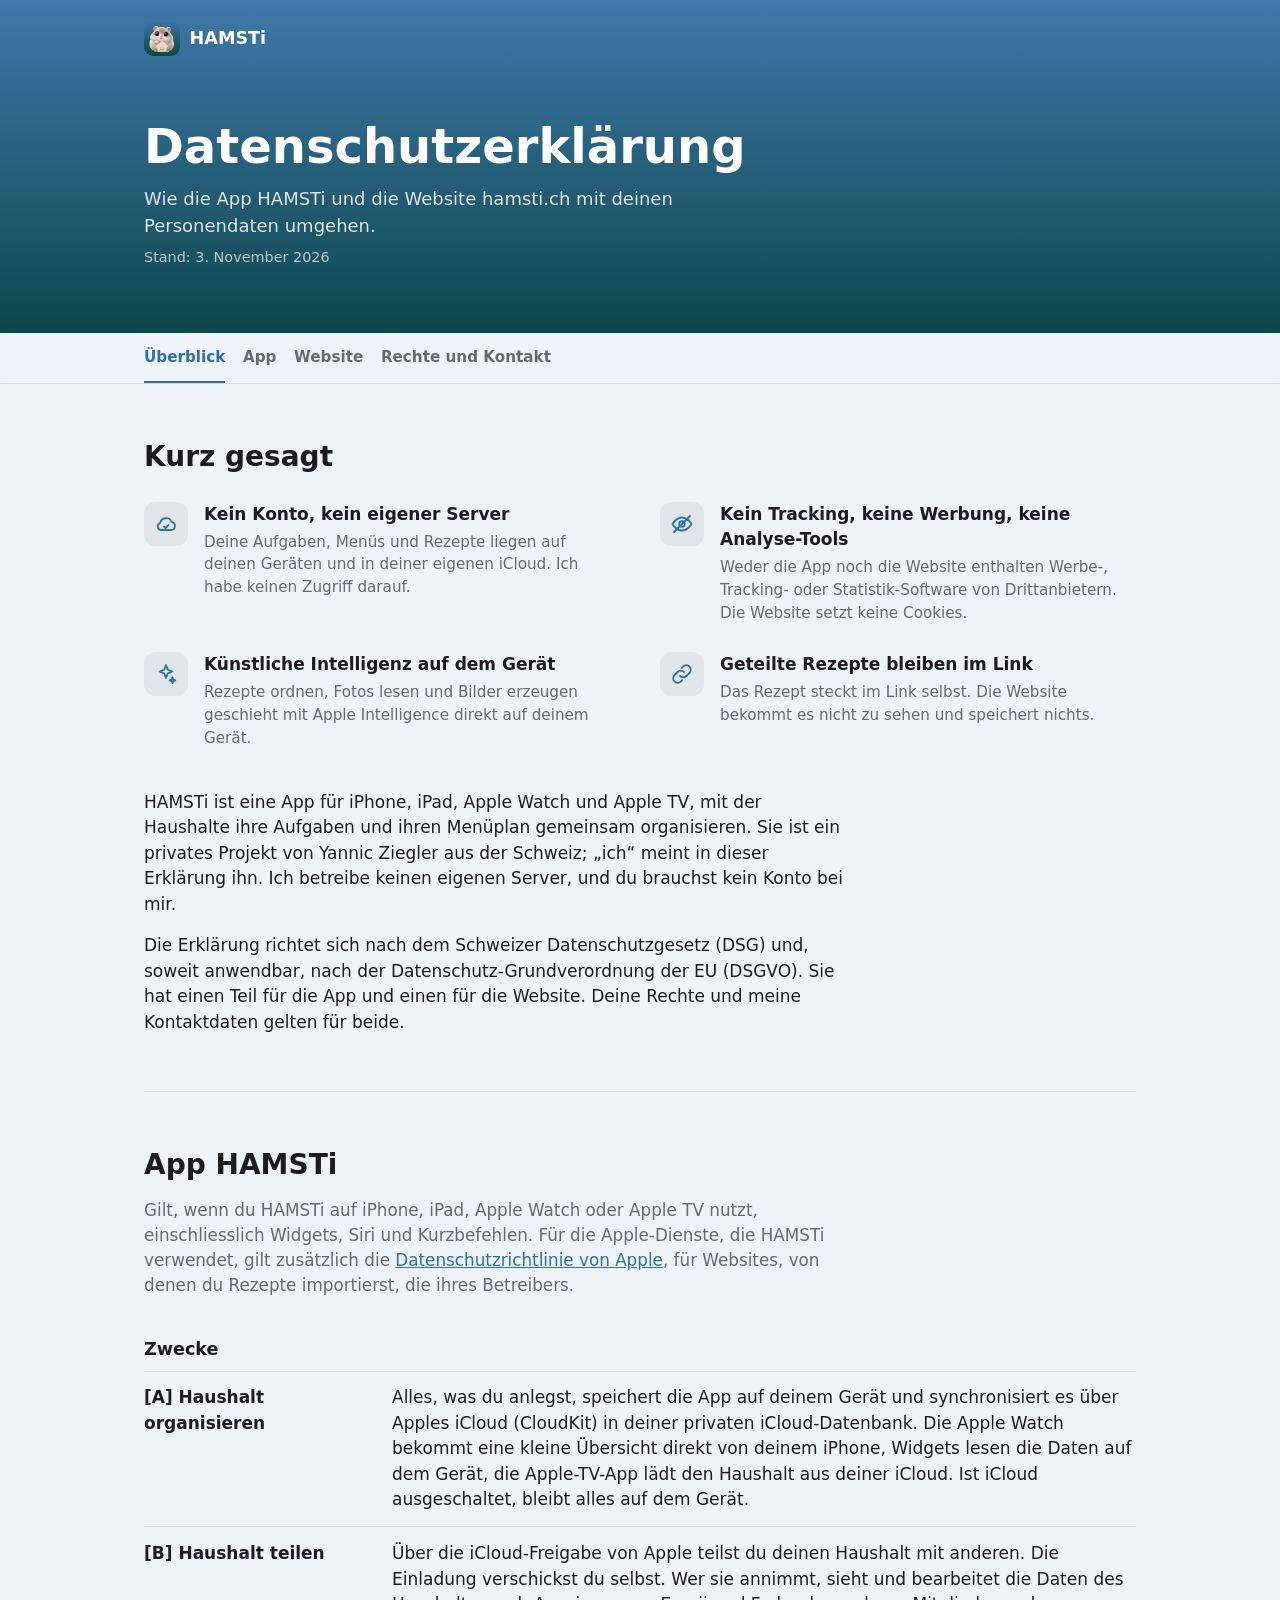
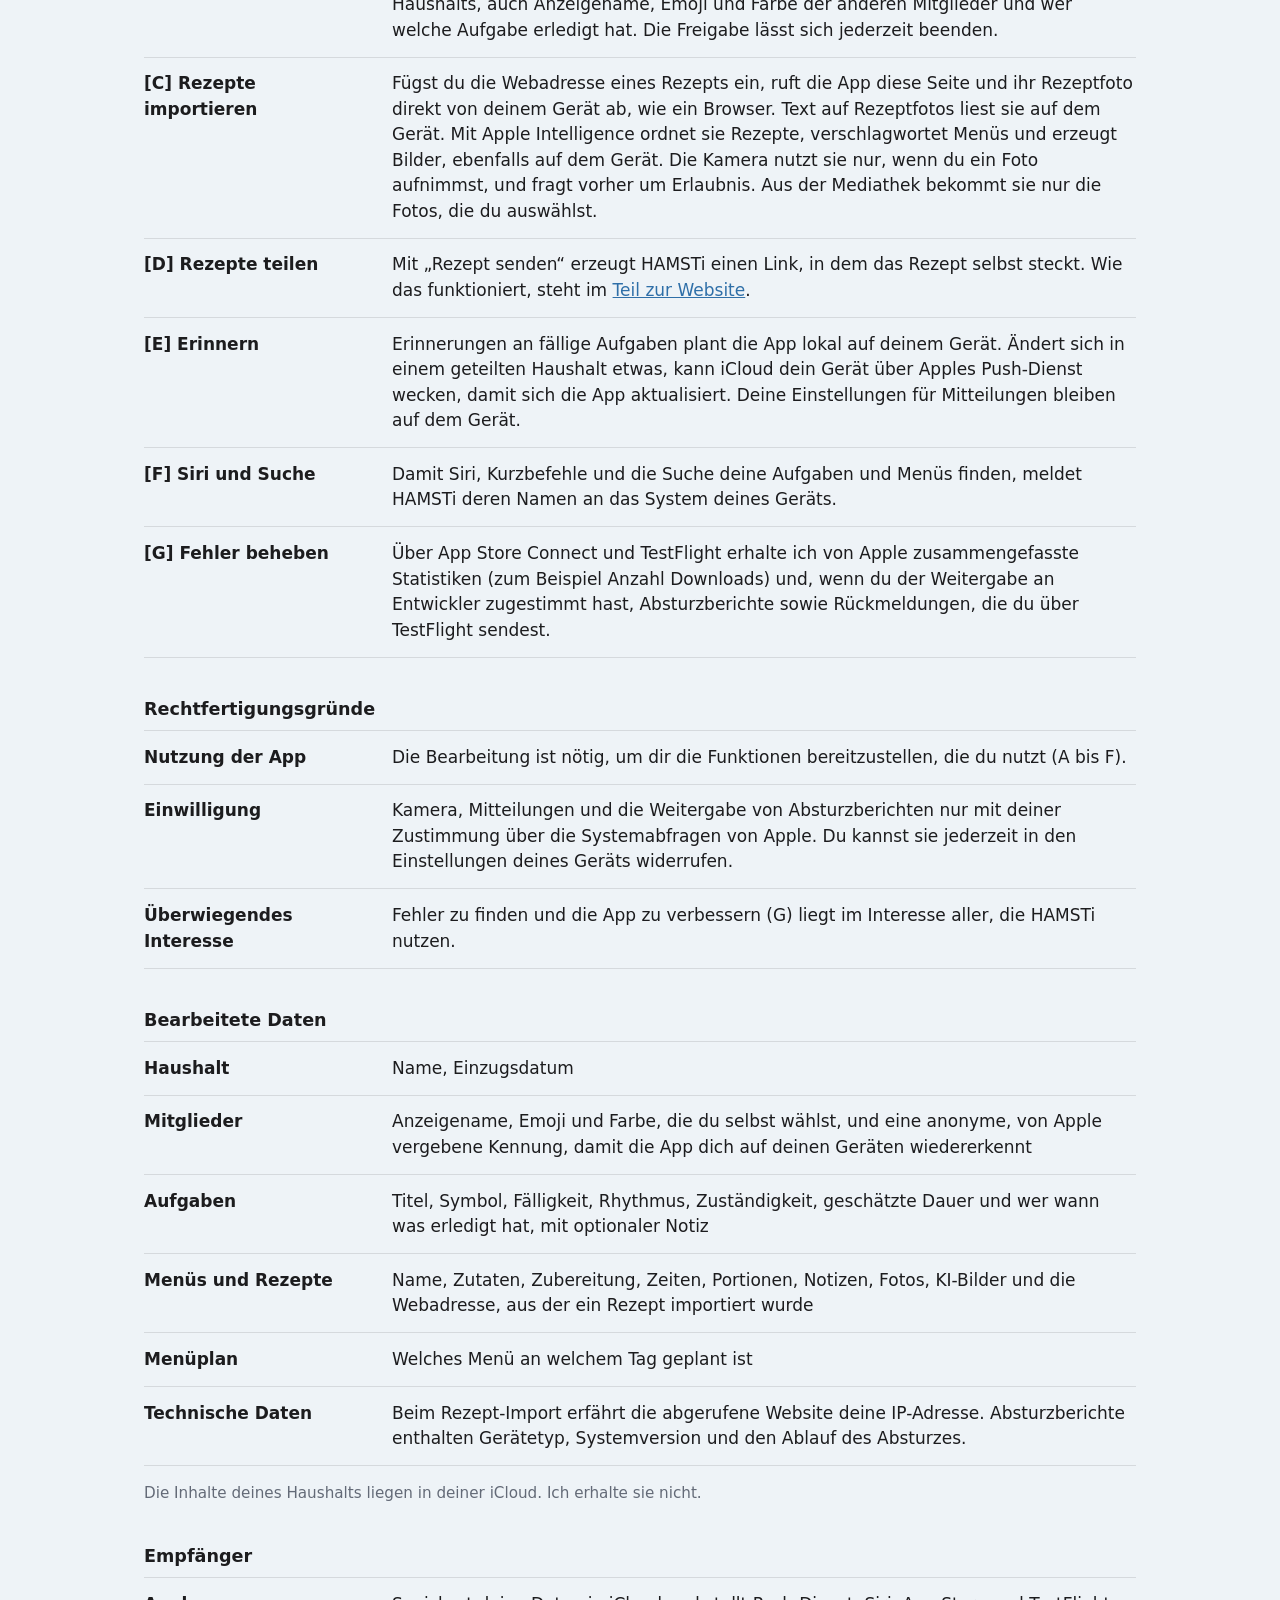
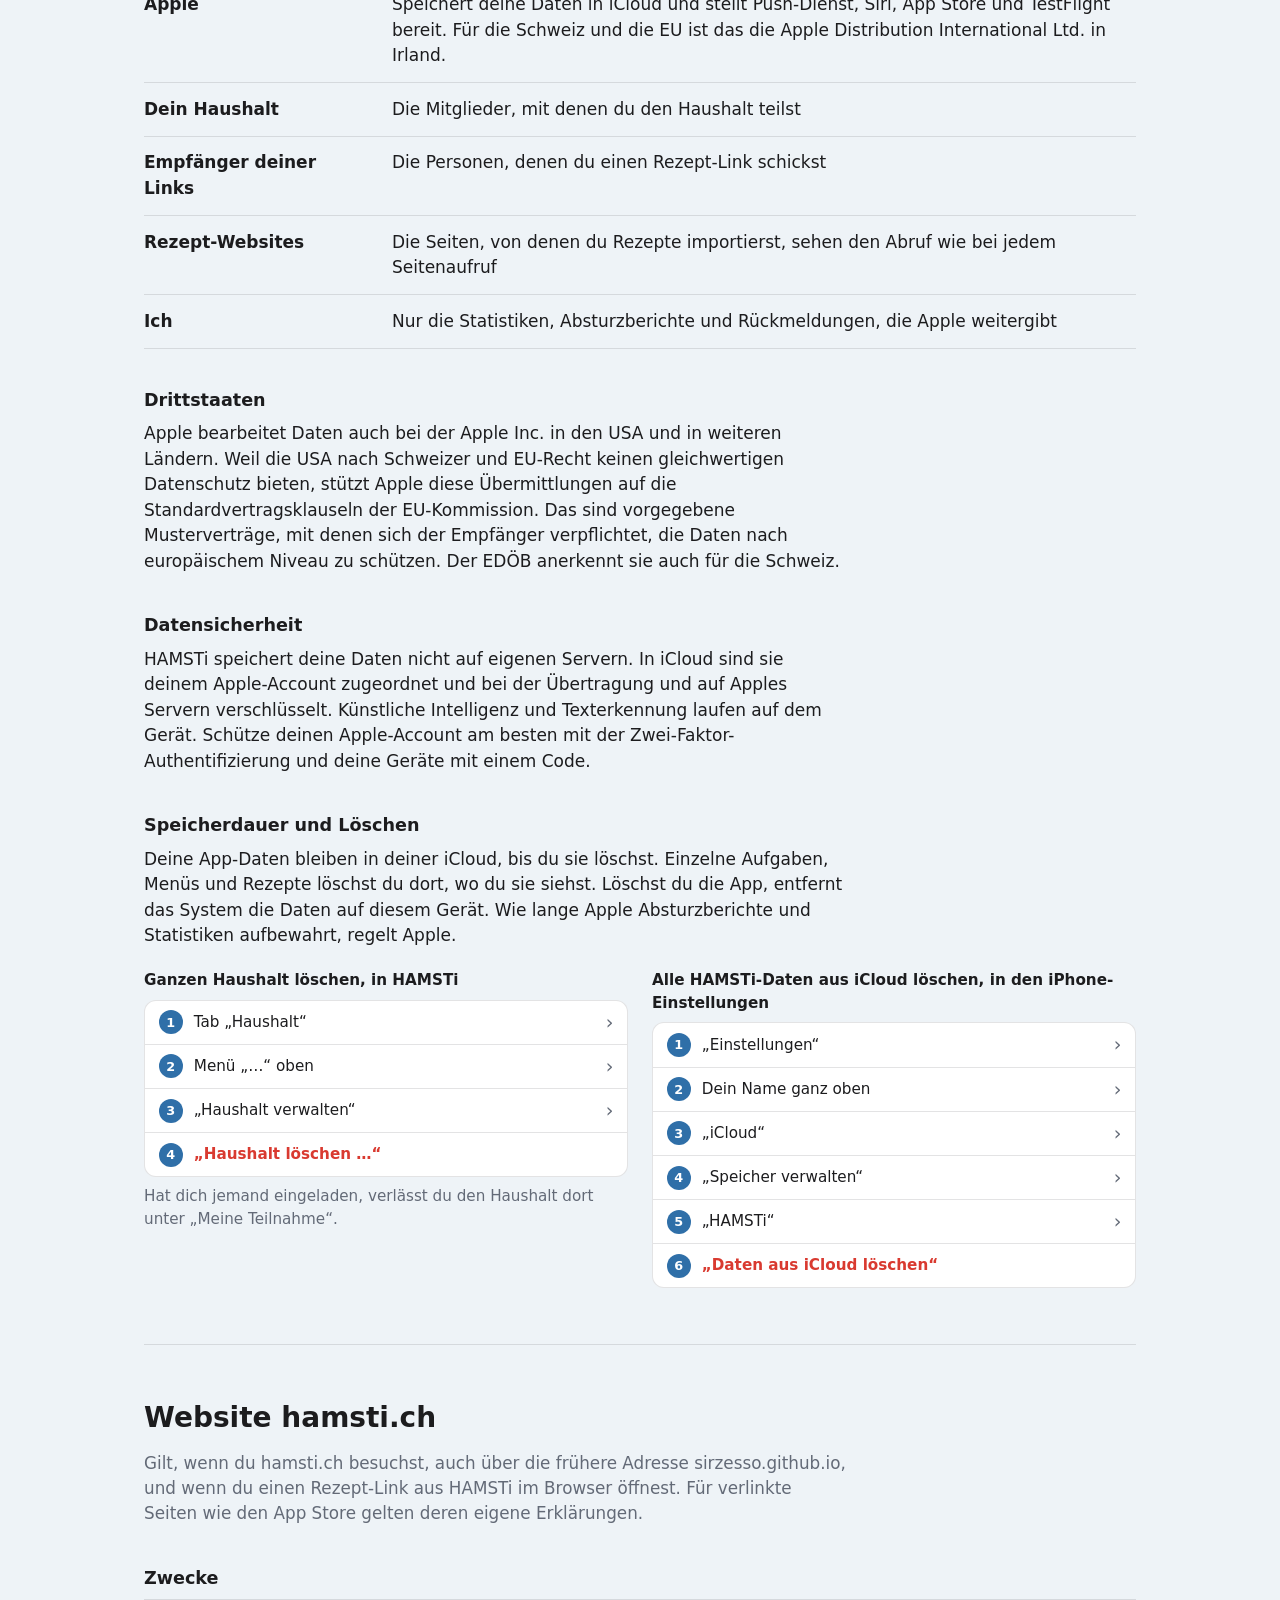
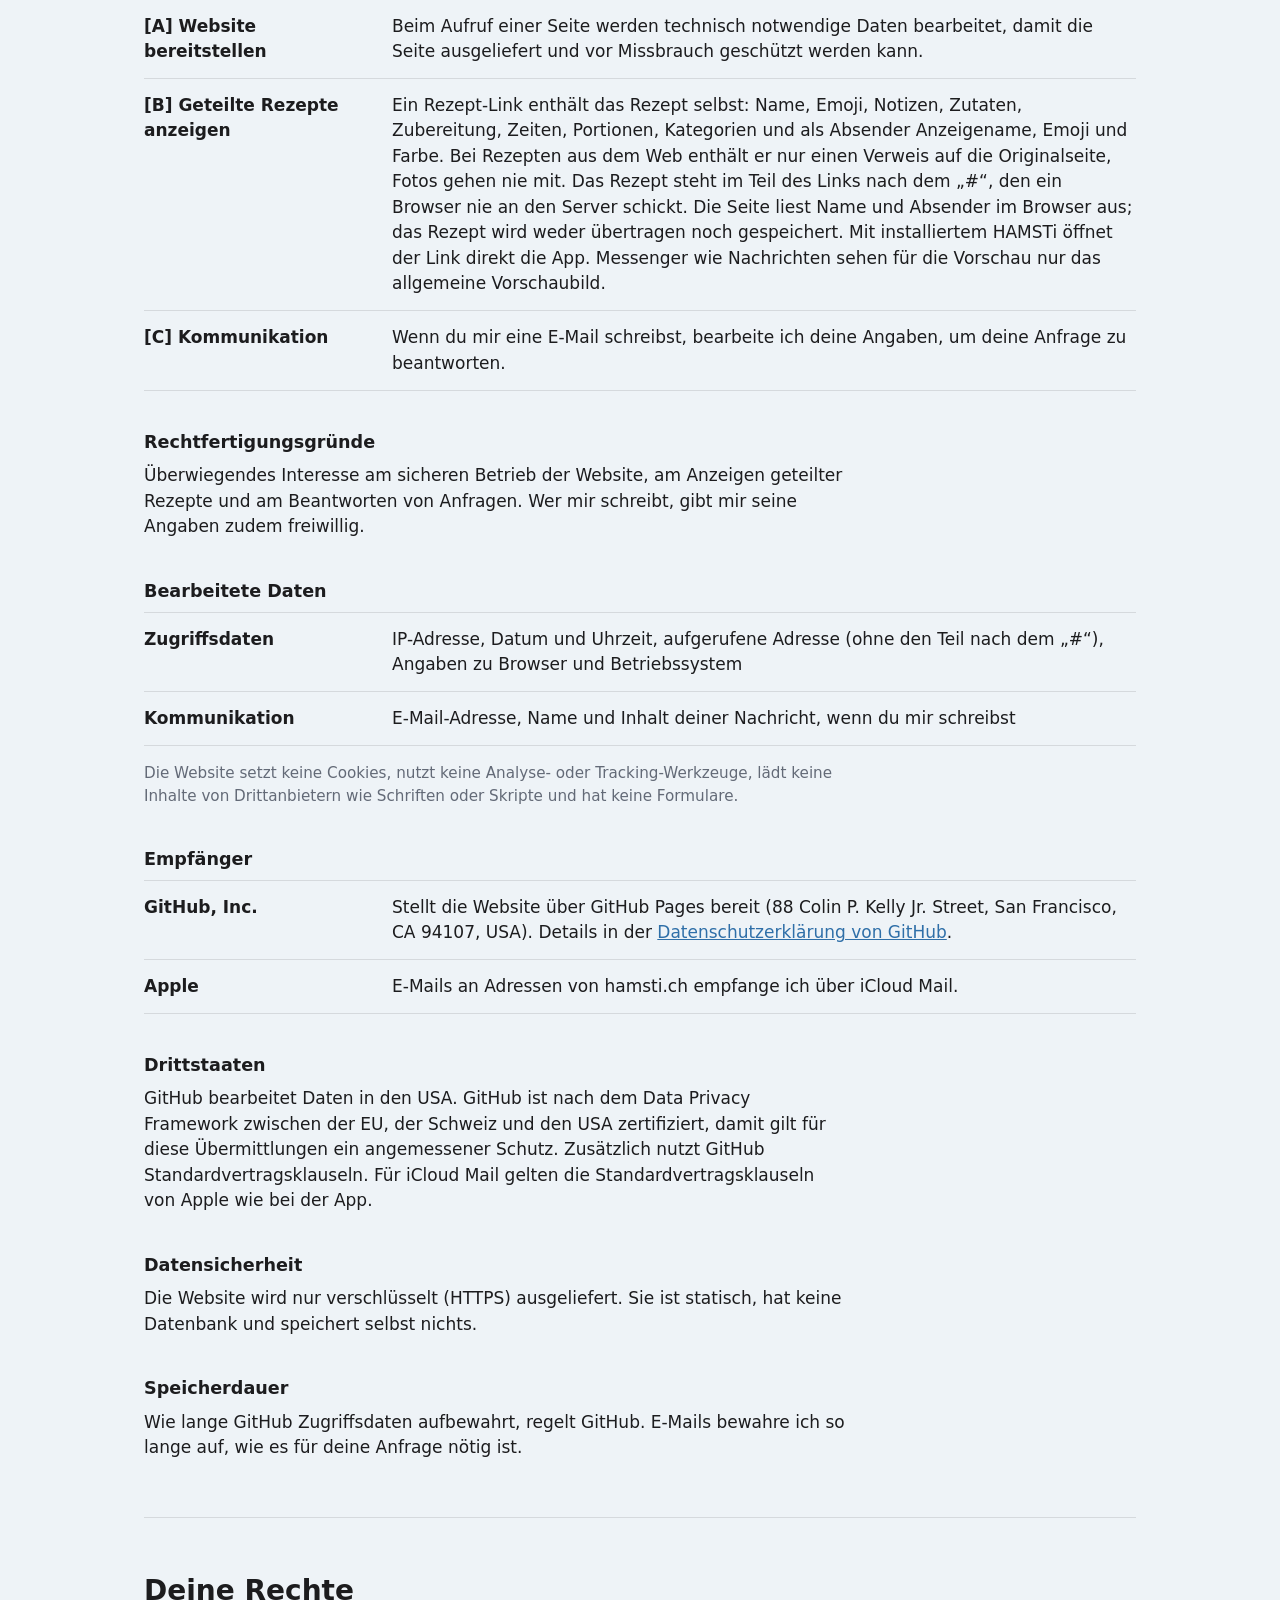
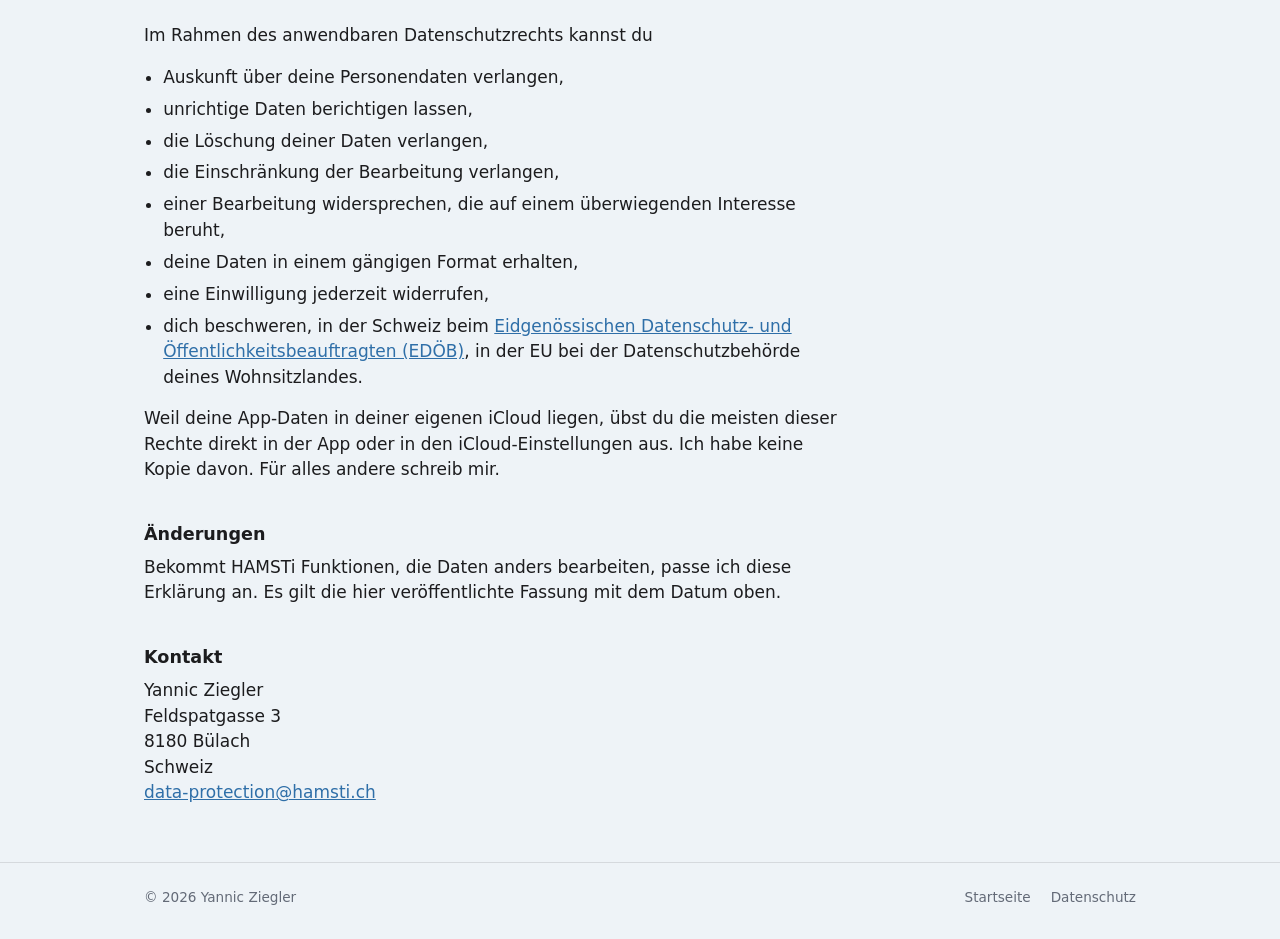
==== commit afbbcf48: "Privacy page: website layout instead of cards, fewer repeated headings Same header, width and footer" ====
--- a/datenschutz/index.html
+++ b/datenschutz/index.html
@@ -5,7 +5,7 @@
 <meta name="viewport" content="width=device-width, initial-scale=1, viewport-fit=cover">
 <title>Datenschutz – HAMSTi</title>
 <meta name="description" content="Wie HAMSTi und hamsti.ch mit deinen Personendaten umgehen: kein eigener Server, kein Konto, kein Tracking.">
-<meta name="theme-color" content="#2f5f86">
+<meta name="theme-color" content="#4078aa">
 <link rel="icon" type="image/png" href="/app-icon.png">
 <link rel="apple-touch-icon" href="/app-icon.png">
 <style>
@@ -16,10 +16,12 @@
     --page: #eef3f7;
     --card: #ffffff;
     --text: #1c1c1e;
-    --secondary: #6b7280;
+    --secondary: #636a77;
     --fill: rgba(120, 120, 128, .12);
-    --separator: rgba(60, 60, 67, .18);
+    --separator: rgba(60, 60, 67, .14);
     --accent: #2f6fa8;
+    --danger: #d93a30;
+    --bar: rgba(238, 243, 247, .85);
   }
   @media (prefers-color-scheme: dark) {
     :root {
@@ -30,12 +32,14 @@
       --fill: rgba(120, 120, 128, .24);
       --separator: rgba(84, 84, 88, .6);
       --accent: #6aa7dc;
+      --danger: #ff6961;
+      --bar: rgba(0, 0, 0, .8);
     }
   }
   * { box-sizing: border-box; }
+  html { -webkit-text-size-adjust: 100%; }
   body {
     margin: 0;
-    min-height: 100vh;
     font-family: -apple-system, BlinkMacSystemFont, system-ui, "Helvetica Neue", sans-serif;
     font-size: 17px;
     line-height: 1.5;
@@ -43,99 +47,101 @@
     background: var(--page);
     -webkit-font-smoothing: antialiased;
   }
+  a { color: var(--accent); }
+  p, li, dd { overflow-wrap: anywhere; }
+  .wrap { max-width: 64rem; margin: 0 auto; padding: 0 1rem; }
+  .text { max-width: 44rem; }
+
+  /* Kopf, wie auf der Startseite */
   header {
     background: linear-gradient(180deg, var(--ocean-top), var(--ocean-bottom));
-    padding: calc(2rem + env(safe-area-inset-top)) 1rem 4.5rem;
-    text-align: center;
     color: #fff;
-  }
-  header a { color: inherit; text-decoration: none; }
-  header img {
-    width: 72px; height: 72px;
-    border-radius: 16px;
-    box-shadow: 0 8px 24px rgba(0, 0, 0, .35);
-  }
-  header .app-name { font-size: 1.1rem; font-weight: 600; margin: .6rem 0 0; }
-  header h1 { font-size: 1.9rem; line-height: 1.2; font-weight: 700; margin: .35rem 0 0; }
-  header .updated { font-size: .9rem; opacity: .8; margin: .35rem 0 0; }
-  main {
-    max-width: 42rem;
-    margin: -3rem auto 0;
-    padding: 0 1rem calc(2rem + env(safe-area-inset-bottom));
-  }
-  .card {
-    background: var(--card);
-    border-radius: 22px;
-    padding: 1.5rem 1.25rem;
-    box-shadow: 0 8px 30px rgba(0, 0, 0, .08);
-    margin-bottom: 1rem;
-  }
-  .summary h2 { margin-top: 0; }
-  .summary ul { list-style: none; padding: 0; margin: 0; }
-  .summary li {
-    display: flex; gap: .85rem; align-items: flex-start;
-    padding: .8rem 0;
-    border-top: 1px solid var(--separator);
-  }
+    padding-top: env(safe-area-inset-top);
+  }
+  .brand {
+    display: inline-flex; align-items: center; gap: .6rem;
+    padding: 1.25rem 0 0;
+    font-weight: 600; font-size: 1.1rem;
+    color: inherit; text-decoration: none;
+  }
+  .brand img { width: 36px; height: 36px; border-radius: 9px; }
+  .title { padding: 2.5rem 0 3rem; }
+  .title h1 { font-size: 2rem; line-height: 1.12; font-weight: 700; margin: 0 0 .75rem; overflow-wrap: break-word; hyphens: auto; }
+  .title .lead { font-size: 1.125rem; color: rgba(255, 255, 255, .85); margin: 0 0 .5rem; max-width: 34rem; }
+  .title .updated { font-size: .9rem; color: rgba(255, 255, 255, .7); margin: 0; }
+  @media (min-width: 760px) {
+    .title { padding: 3.5rem 0 4rem; }
+    .title h1 { font-size: 3rem; }
+  }
+
+  /* Umschalter zwischen den Teilen */
+  nav.switch {
+    position: sticky; top: 0; z-index: 10;
+    background: var(--bar);
+    -webkit-backdrop-filter: saturate(180%) blur(16px);
+    backdrop-filter: saturate(180%) blur(16px);
+    border-bottom: 1px solid var(--separator);
+  }
+  nav.switch ul { display: flex; gap: 1.1rem; list-style: none; margin: 0; padding: 0; overflow-x: auto; scrollbar-width: none; }
+  nav.switch ul::-webkit-scrollbar { display: none; }
+  nav.switch a {
+    display: block; white-space: nowrap;
+    padding: .85rem 0 .75rem;
+    font-size: .95rem; font-weight: 600;
+    color: var(--secondary); text-decoration: none;
+    border-bottom: 2px solid transparent;
+  }
+  nav.switch a:hover { color: var(--text); }
+  nav.switch a[aria-current="true"] { color: var(--accent); border-bottom-color: var(--accent); }
+
+  /* Abschnitte: Abstand zwischen Teilen gross, innerhalb eines Teils klein */
+  main section { padding: 3.5rem 0; scroll-margin-top: 3rem; }
+  main section + section { border-top: 1px solid var(--separator); }
+  h2 { font-size: 1.75rem; line-height: 1.2; font-weight: 700; margin: 0 0 1rem; }
+  h3 { font-size: 1.1rem; line-height: 1.3; font-weight: 600; margin: 2.5rem 0 .6rem; }
+  p { margin: 0 0 1rem; }
+  p:last-child { margin-bottom: 0; }
+  .section-lead { color: var(--secondary); font-size: 1.05rem; margin-bottom: 0; }
+  .note { font-size: .95rem; color: var(--secondary); }
+  ul.plain { margin: 0 0 1rem; padding-left: 1.2rem; }
+  ul.plain li { margin-bottom: .4rem; }
+
+  /* Kurz gesagt */
+  .facts { display: grid; gap: 1.75rem 2.5rem; grid-template-columns: 1fr; list-style: none; margin: 1.75rem 0 0; padding: 0; }
+  @media (min-width: 680px) { .facts { grid-template-columns: 1fr 1fr; } }
+  .facts li { display: flex; gap: 1rem; align-items: flex-start; }
   .glyph {
     flex: none;
-    width: 40px; height: 40px;
-    border-radius: 11px;
+    width: 44px; height: 44px;
+    border-radius: 12px;
     display: flex; align-items: center; justify-content: center;
     background: var(--fill);
     color: var(--accent);
   }
-  .glyph svg { width: 22px; height: 22px; }
-  .summary li:first-child { border-top: none; padding-top: 0; }
-  .summary li strong { display: block; }
-  .summary li div span { display: block; }
-  .summary li div span { color: var(--secondary); font-size: .95rem; }
-  h2 { font-size: 1.3rem; line-height: 1.25; font-weight: 700; margin: 2rem 0 .5rem; }
-  .card > h2:first-child { margin-top: 0; }
-  h3 { font-size: 1.05rem; font-weight: 600; margin: 1.5rem 0 .35rem; }
-  p, li { overflow-wrap: anywhere; }
-  p { margin: 0 0 .85rem; }
-  ul { padding-left: 1.25rem; margin: 0 0 .85rem; }
-  li { margin-bottom: .35rem; }
-  a { color: var(--accent); }
-  .note { font-size: .95rem; color: var(--secondary); }
-  address { font-style: normal; margin: 0 0 .85rem; }
-  .section-intro { color: var(--secondary); }
-  .label { font-weight: 600; }
-  ul:has(> li > .label) { list-style: none; padding-left: 0; }
-  ul:has(> li > .label) li { margin-bottom: .6rem; }
-  nav.switch {
-    position: sticky; top: 0; z-index: 10;
-    margin: 0 -1rem 1rem;
-    padding: .6rem 1rem calc(.6rem);
-    background: var(--page);
-  }
-  nav.switch ul {
-    display: flex; list-style: none; margin: 0; padding: 3px;
-    background: var(--fill); border-radius: 11px;
-  }
-  nav.switch li { flex: 1; margin: 0; }
-  nav.switch a {
-    display: block; text-align: center;
-    padding: .45rem .25rem; border-radius: 8px;
-    font-size: .9rem; font-weight: 600;
-    color: var(--text); text-decoration: none;
-  }
-  nav.switch a[aria-current="true"] {
-    background: var(--card);
-    box-shadow: 0 1px 4px rgba(0, 0, 0, .15);
-    color: var(--accent);
-  }
-  section[id] { scroll-margin-top: 4.5rem; }
-  .eyebrow { font-size: .8rem; font-weight: 600; letter-spacing: .04em; text-transform: uppercase; color: var(--accent); margin: 0 0 .2rem; }
-  .steps-title { font-size: .95rem; font-weight: 600; margin: 1rem 0 .4rem; }
-  ol.steps {
-    list-style: none; margin: 0 0 .85rem; padding: 0;
-    background: var(--fill); border-radius: 12px; overflow: hidden;
-  }
+  .glyph svg { width: 24px; height: 24px; }
+  .facts strong { display: block; font-weight: 600; margin-bottom: .2rem; }
+  .facts .detail { display: block; color: var(--secondary); font-size: .95rem; }
+  .about { margin-top: 2.5rem; }
+
+  /* Aufzählungen als Zeilen */
+  dl.rows { margin: 0 0 1rem; border-top: 1px solid var(--separator); }
+  dl.rows > div { padding: .85rem 0; border-bottom: 1px solid var(--separator); }
+  dl.rows dt { font-weight: 600; margin: 0 0 .2rem; }
+  dl.rows dd { margin: 0; }
+  @media (min-width: 760px) {
+    dl.rows > div { display: grid; grid-template-columns: 14rem 1fr; gap: 1.5rem; }
+    dl.rows dt { margin: 0; }
+  }
+
+  /* Schritte zum Löschen, im Stil der iPhone-Einstellungen */
+  .paths { display: grid; gap: 1.5rem; grid-template-columns: 1fr; margin: 1.25rem 0 0; }
+  @media (min-width: 760px) { .paths { grid-template-columns: 1fr 1fr; } }
+  .paths figure { margin: 0; }
+  .paths figcaption { font-size: .95rem; font-weight: 600; margin: 0 0 .5rem; }
+  ol.steps { list-style: none; margin: 0; padding: 0; background: var(--card); border: 1px solid var(--separator); border-radius: 12px; overflow: hidden; }
   ol.steps li {
     display: flex; align-items: center; gap: .7rem;
-    margin: 0; padding: .6rem .85rem;
+    padding: .6rem .85rem;
     border-top: 1px solid var(--separator);
     font-size: .95rem;
   }
@@ -147,215 +153,248 @@
     display: flex; align-items: center; justify-content: center;
     background: var(--accent); color: #fff; font-size: .8rem; font-weight: 600;
   }
-  ol.steps .danger { color: #d93a30; font-weight: 600; }
-  @media (prefers-color-scheme: dark) { ol.steps .danger { color: #ff6961; } }
-  footer { text-align: center; font-size: .85rem; color: var(--secondary); margin-top: 1.5rem; }
-  footer a { color: inherit; }
+  ol.steps .danger { color: var(--danger); font-weight: 600; }
+  .paths .note { margin: .5rem 0 0; }
+
+  address { font-style: normal; }
+
+  footer {
+    padding: 1.5rem 0 calc(2rem + env(safe-area-inset-bottom));
+    border-top: 1px solid var(--separator);
+    font-size: .85rem;
+    color: var(--secondary);
+  }
+  footer .wrap { display: flex; flex-wrap: wrap; gap: .5rem 1.25rem; justify-content: space-between; }
+  footer nav { display: flex; gap: 1.25rem; }
+  footer a { color: var(--secondary); text-decoration: none; }
+  footer a:hover { color: var(--text); text-decoration: underline; }
 </style>
 </head>
 <body>
 <header>
-  <a href="/">
-    <img src="/app-icon.png" alt="" width="72" height="72">
-    <p class="app-name">HAMSTi</p>
-  </a>
-  <h1>Datenschutzerklärung</h1>
-  <p class="updated">Stand: 3. November 2026</p>
+  <div class="wrap">
+    <a class="brand" href="/">
+      <img src="/app-icon.png" alt="" width="36" height="36">
+      <span>HAMSTi</span>
+    </a>
+    <div class="title">
+      <h1>Datenschutzerklärung</h1>
+      <p class="lead">Wie die App HAMSTi und die Website hamsti.ch mit deinen Personendaten umgehen.</p>
+      <p class="updated">Stand: 3. November 2026</p>
+    </div>
+  </div>
 </header>
-<main>
-  <section class="card">
-    <p>Datenschutz ist Vertrauenssache, und dein Vertrauen ist mir wichtig. Diese Datenschutzerklärung zeigt, welche Personendaten bei der Nutzung der App HAMSTi und der Website hamsti.ch bearbeitet werden, wozu, und welche Rechte du hast. „HAMSTi“, „ich“ und „mir“ meinen in dieser Erklärung Yannic Ziegler, den Entwickler von HAMSTi (Kontaktdaten am Ende).</p>
-    <p>Die Erklärung richtet sich nach dem Schweizer Datenschutzgesetz (DSG) und, soweit anwendbar, nach der Datenschutz-Grundverordnung der EU (DSGVO).</p>
-  </section>
-
-  <section class="card summary" aria-labelledby="kurz">
-    <h2 id="kurz">Kurz gesagt</h2>
+
+<nav class="switch" aria-label="Teile der Erklärung">
+  <div class="wrap">
     <ul>
-      <li><span class="glyph" aria-hidden="true"><svg viewBox="0 0 24 24" fill="none" stroke="currentColor" stroke-width="1.8" stroke-linecap="round" stroke-linejoin="round"><path d="M7 18h10a4 4 0 0 0 .6-7.95A6 6 0 0 0 6.1 11.2 3.5 3.5 0 0 0 7 18z"/><path d="M10 14.5l1.5 1.5 3-3"/></svg></span><div><strong>Kein Konto, kein eigener Server</strong><span>Deine Aufgaben, Menüs und Rezepte liegen auf deinen Geräten und in deiner eigenen iCloud. Ich habe keinen Zugriff darauf.</span></div></li>
-      <li><span class="glyph" aria-hidden="true"><svg viewBox="0 0 24 24" fill="none" stroke="currentColor" stroke-width="1.8" stroke-linecap="round" stroke-linejoin="round"><path d="M2.5 12s3.5-6.5 9.5-6.5 9.5 6.5 9.5 6.5-3.5 6.5-9.5 6.5S2.5 12 2.5 12z"/><circle cx="12" cy="12" r="2.8"/><path d="M4 20L20 4"/></svg></span><div><strong>Kein Tracking, keine Werbung, keine Analyse-Tools</strong><span>Weder die App noch die Website enthalten Werbe-, Tracking- oder Statistik-Software von Drittanbietern. Die Website setzt keine Cookies.</span></div></li>
-      <li><span class="glyph" aria-hidden="true"><svg viewBox="0 0 24 24" fill="none" stroke="currentColor" stroke-width="1.8" stroke-linecap="round" stroke-linejoin="round"><path d="M12 3l1.8 4.7L18.5 9.5l-4.7 1.8L12 16l-1.8-4.7L5.5 9.5l4.7-1.8z"/><path d="M18.5 15.5l.8 2 2 .8-2 .8-.8 2-.8-2-2-.8 2-.8z"/></svg></span><div><strong>Künstliche Intelligenz auf dem Gerät</strong><span>Rezepte ordnen, Fotos lesen und Bilder erzeugen geschieht mit Apple Intelligence direkt auf deinem Gerät.</span></div></li>
-      <li><span class="glyph" aria-hidden="true"><svg viewBox="0 0 24 24" fill="none" stroke="currentColor" stroke-width="1.8" stroke-linecap="round" stroke-linejoin="round"><path d="M10 14a4.5 4.5 0 0 0 6.4 0l3-3a4.5 4.5 0 0 0-6.4-6.4l-1.2 1.2"/><path d="M14 10a4.5 4.5 0 0 0-6.4 0l-3 3a4.5 4.5 0 0 0 6.4 6.4l1.2-1.2"/></svg></span><div><strong>Geteilte Rezepte bleiben im Link</strong><span>Das Rezept steckt im Link selbst. Die Website bekommt es nicht zu sehen und speichert nichts.</span></div></li>
-    </ul>
-  </section>
-
-  <nav class="switch" aria-label="Teil der Erklärung">
-    <ul>
+      <li><a href="#ueberblick">Überblick</a></li>
       <li><a href="#app">App</a></li>
       <li><a href="#website">Website</a></li>
-      <li><a href="#rechte">Rechte</a></li>
+      <li><a href="#rechte">Rechte und Kontakt</a></li>
     </ul>
-  </nav>
-
-  <section class="card" aria-labelledby="ueber">
-    <h2 id="ueber">Über HAMSTi</h2>
-    <p>HAMSTi ist eine App für iPhone, iPad, Apple Watch und Apple TV, mit der Haushalte ihre Aufgaben und ihren Menüplan gemeinsam organisieren. HAMSTi ist ein privates Projekt einer Einzelperson aus der Schweiz. Ich betreibe dafür keinen eigenen Server, und du brauchst kein Konto bei mir.</p>
+  </div>
+</nav>
+
+<main class="wrap">
+  <section id="ueberblick" aria-labelledby="ueberblick-titel">
+    <h2 id="ueberblick-titel">Kurz gesagt</h2>
+    <ul class="facts">
+      <li>
+        <span class="glyph" aria-hidden="true"><svg viewBox="0 0 24 24" fill="none" stroke="currentColor" stroke-width="1.8" stroke-linecap="round" stroke-linejoin="round"><path d="M7 18h10a4 4 0 0 0 .6-7.95A6 6 0 0 0 6.1 11.2 3.5 3.5 0 0 0 7 18z"/><path d="M10 14.5l1.5 1.5 3-3"/></svg></span>
+        <div><strong>Kein Konto, kein eigener Server</strong><span class="detail">Deine Aufgaben, Menüs und Rezepte liegen auf deinen Geräten und in deiner eigenen iCloud. Ich habe keinen Zugriff darauf.</span></div>
+      </li>
+      <li>
+        <span class="glyph" aria-hidden="true"><svg viewBox="0 0 24 24" fill="none" stroke="currentColor" stroke-width="1.8" stroke-linecap="round" stroke-linejoin="round"><path d="M2.5 12s3.5-6.5 9.5-6.5 9.5 6.5 9.5 6.5-3.5 6.5-9.5 6.5S2.5 12 2.5 12z"/><circle cx="12" cy="12" r="2.8"/><path d="M4 20L20 4"/></svg></span>
+        <div><strong>Kein Tracking, keine Werbung, keine Analyse-Tools</strong><span class="detail">Weder die App noch die Website enthalten Werbe-, Tracking- oder Statistik-Software von Drittanbietern. Die Website setzt keine Cookies.</span></div>
+      </li>
+      <li>
+        <span class="glyph" aria-hidden="true"><svg viewBox="0 0 24 24" fill="none" stroke="currentColor" stroke-width="1.8" stroke-linecap="round" stroke-linejoin="round"><path d="M12 3l1.8 4.7L18.5 9.5l-4.7 1.8L12 16l-1.8-4.7L5.5 9.5l4.7-1.8z"/><path d="M18.5 15.5l.8 2 2 .8-2 .8-.8 2-.8-2-2-.8 2-.8z"/></svg></span>
+        <div><strong>Künstliche Intelligenz auf dem Gerät</strong><span class="detail">Rezepte ordnen, Fotos lesen und Bilder erzeugen geschieht mit Apple Intelligence direkt auf deinem Gerät.</span></div>
+      </li>
+      <li>
+        <span class="glyph" aria-hidden="true"><svg viewBox="0 0 24 24" fill="none" stroke="currentColor" stroke-width="1.8" stroke-linecap="round" stroke-linejoin="round"><path d="M10 14a4.5 4.5 0 0 0 6.4 0l3-3a4.5 4.5 0 0 0-6.4-6.4l-1.2 1.2"/><path d="M14 10a4.5 4.5 0 0 0-6.4 0l-3 3a4.5 4.5 0 0 0 6.4 6.4l1.2-1.2"/></svg></span>
+        <div><strong>Geteilte Rezepte bleiben im Link</strong><span class="detail">Das Rezept steckt im Link selbst. Die Website bekommt es nicht zu sehen und speichert nichts.</span></div>
+      </li>
+    </ul>
+    <div class="about text">
+      <p>HAMSTi ist eine App für iPhone, iPad, Apple Watch und Apple TV, mit der Haushalte ihre Aufgaben und ihren Menüplan gemeinsam organisieren. Sie ist ein privates Projekt von Yannic Ziegler aus der Schweiz; „ich“ meint in dieser Erklärung ihn. Ich betreibe keinen eigenen Server, und du brauchst kein Konto bei mir.</p>
+      <p>Die Erklärung richtet sich nach dem Schweizer Datenschutzgesetz (DSG) und, soweit anwendbar, nach der Datenschutz-Grundverordnung der EU (DSGVO). Sie hat einen Teil für die App und einen für die Website. Deine Rechte und meine Kontaktdaten gelten für beide.</p>
+    </div>
   </section>
 
-  <section class="card" id="app" aria-labelledby="app-titel">
-    <p class="eyebrow">Datenschutz in der App</p>
-    <h2 id="app-titel">App HAMSTi</h2>
-
-    <h3>Wann kommt dieser Teil zur Anwendung?</h3>
-    <p>Dieser Teil gilt, wenn du HAMSTi auf iPhone, iPad, Apple Watch oder Apple TV nutzt, einschliesslich Widgets, Siri und Kurzbefehlen. Für Dienste von Apple, die HAMSTi verwendet (iCloud, App Store, TestFlight, Siri), gilt zusätzlich die <a href="https://www.apple.com/legal/privacy/">Datenschutzrichtlinie von Apple</a>. Für Websites, von denen du Rezepte importierst, gilt die Datenschutzerklärung ihres Betreibers.</p>
-
-    <h3>Zu welchen Zwecken werden deine Personendaten bearbeitet?</h3>
-    <ul>
-      <li><span class="label">[A] Haushalt organisieren und synchronisieren.</span> Alles, was du in HAMSTi anlegst, speichert die App auf deinem Gerät und synchronisiert es über Apples iCloud (CloudKit) in deiner privaten iCloud-Datenbank, damit es auf all deinen Geräten gleich aussieht. Die Apple Watch bekommt eine kleine Übersicht direkt von deinem iPhone (WatchConnectivity), Widgets lesen die Daten auf dem Gerät, die Apple-TV-App lädt den Haushalt aus deiner iCloud. Ist iCloud ausgeschaltet, bleiben die Daten auf dem Gerät.</li>
-      <li><span class="label">[B] Haushalt teilen.</span> Über die iCloud-Freigabe von Apple kannst du deinen Haushalt mit anderen Personen teilen. Die Einladung verschickst du selbst. Wer sie annimmt, sieht und bearbeitet die Daten dieses Haushalts, einschliesslich Anzeigename, Emoji und Farbe der anderen Mitglieder und wer welche Aufgabe erledigt hat. Die Freigabe lässt sich jederzeit beenden.</li>
-      <li><span class="label">[C] Rezepte importieren und aufbereiten.</span> Fügst du die Webadresse eines Rezepts ein, ruft die App diese Seite und ihr Rezeptfoto direkt von deinem Gerät ab, wie ein Browser. Fotografierst du ein Rezept oder wählst ein Foto aus, liest die App den Text auf dem Gerät. Mit Apple Intelligence ordnet sie Rezepte, verschlagwortet Menüs und erzeugt Bilder dafür, ebenfalls auf dem Gerät. Die Kamera nutzt HAMSTi nur, wenn du ein Foto aufnimmst, und fragt vorher um Erlaubnis. Bei der Foto-Auswahl bekommt HAMSTi nur die Fotos, die du auswählst, nicht deine ganze Mediathek.</li>
-      <li><span class="label">[D] Rezepte per Link teilen.</span> Mit „Rezept senden“ erzeugt HAMSTi einen Link, in dem das Rezept selbst steckt (Einzelheiten unter „Website hamsti.ch“).</li>
-      <li><span class="label">[E] Erinnern.</span> Erinnerungen an fällige Aufgaben plant die App lokal auf deinem Gerät. Ändert sich in einem geteilten Haushalt etwas, kann iCloud dein Gerät über Apples Push-Dienst im Hintergrund wecken, damit sich die App aktualisiert. Deine Einstellungen für Mitteilungen bleiben auf dem Gerät.</li>
-      <li><span class="label">[F] Siri, Kurzbefehle und Suche.</span> Damit Siri und die Suche deine Aufgaben und Menüs finden, meldet HAMSTi deren Namen an das System deines Geräts.</li>
-      <li><span class="label">[G] Fehler beheben und App verbessern.</span> Über App Store Connect und TestFlight erhalte ich von Apple zusammengefasste Statistiken (zum Beispiel Anzahl Downloads) und, falls du der Weitergabe an Entwickler zugestimmt hast, Absturzberichte sowie Rückmeldungen, die du über TestFlight sendest.</li>
-    </ul>
-
-    <h3>Welches sind die Rechtfertigungsgründe für die Bearbeitung?</h3>
-    <ul>
-      <li><span class="label">[A] Nutzung der App:</span> Die Bearbeitung ist nötig, um dir die Funktionen bereitzustellen, die du in HAMSTi nutzt (Zwecke A bis F).</li>
-      <li><span class="label">[B] Einwilligung:</span> Kamera, Mitteilungen und die Weitergabe von Absturzberichten erfolgen nur mit deiner Einwilligung über die Systemabfragen von Apple. Du kannst sie jederzeit in den Einstellungen deines Geräts widerrufen.</li>
-      <li><span class="label">[C] Überwiegendes Interesse:</span> Fehler zu finden und die App zu verbessern (Zweck G) liegt im Interesse aller, die HAMSTi nutzen.</li>
-    </ul>
-
-    <h3>Welche Kategorien von Personendaten werden bearbeitet?</h3>
-    <ul>
-      <li><span class="label">Haushalt:</span> Name, Einzugsdatum</li>
-      <li><span class="label">Mitglieder:</span> Anzeigename, Emoji und Farbe, die du selbst wählst, sowie eine anonyme, von Apple vergebene Kennung, damit die App dich auf deinen Geräten wiedererkennt</li>
-      <li><span class="label">Aufgaben:</span> Titel, Symbol, Fälligkeit, Rhythmus, Zuständigkeit, geschätzte Dauer und der Verlauf, wer wann was erledigt hat, mit optionaler Notiz</li>
-      <li><span class="label">Menüs und Rezepte:</span> Name, Zutaten, Zubereitung, Zeiten, Portionen, Notizen, Fotos, KI-Bilder und die Webadresse, aus der ein Rezept importiert wurde</li>
-      <li><span class="label">Menüplan:</span> welches Menü an welchem Tag geplant ist</li>
-      <li><span class="label">Technische Daten:</span> beim Rezept-Import erfährt die abgerufene Website deine IP-Adresse und Angaben zum Abruf; Absturzberichte enthalten Gerätetyp, Systemversion und den Ablauf des Absturzes</li>
-    </ul>
-    <p>Die Inhalte deines Haushalts liegen in deiner iCloud. Ich erhalte sie nicht.</p>
-
-    <h3>Wer sind die Empfänger deiner Personendaten?</h3>
-    <ul>
-      <li><span class="label">[A] Apple:</span> speichert deine Daten in iCloud, stellt Push-Dienst, Siri, App Store und TestFlight bereit. Für Nutzerinnen und Nutzer in der Schweiz und der EU ist dafür die Apple Distribution International Ltd. in Irland verantwortlich.</li>
-      <li><span class="label">[B] Mitglieder deines Haushalts:</span> wenn du den Haushalt teilst</li>
-      <li><span class="label">[C] Empfänger deiner Rezept-Links:</span> die Personen, denen du einen Link schickst</li>
-      <li><span class="label">[D] Websites, von denen du Rezepte importierst:</span> sie sehen den Abruf wie bei jedem Seitenaufruf</li>
-      <li><span class="label">[E] Ich als Entwickler:</span> nur die zusammengefassten Statistiken und die Absturzberichte und Rückmeldungen, die Apple mit deiner Zustimmung weitergibt</li>
-    </ul>
-
-    <h3>In welche Drittstaaten werden deine Personendaten bekanntgegeben?</h3>
-    <p>Apple bearbeitet Daten auch bei der Apple Inc. in den USA und in weiteren Ländern. In den USA gilt nach Schweizer und EU-Recht kein gleichwertiger Datenschutz. Apple stützt diese Übermittlungen deshalb auf die Standardvertragsklauseln der EU-Kommission. Das sind vorgegebene Musterverträge, mit denen sich der Empfänger verpflichtet, die Daten nach europäischem Niveau zu schützen. Der EDÖB anerkennt sie auch für die Schweiz.</p>
-
-    <h3>Wie werden deine Personendaten geschützt?</h3>
-    <p>HAMSTi speichert deine Daten nicht auf eigenen Servern. In iCloud sind sie deinem Apple-Account zugeordnet, bei der Übertragung und auf Apples Servern verschlüsselt. Künstliche Intelligenz und Texterkennung laufen auf dem Gerät. Schütze deinen Apple-Account am besten mit der Zwei-Faktor-Authentifizierung und deine Geräte mit einem Code.</p>
-
-    <h3>Wie lange werden deine Personendaten gespeichert?</h3>
-    <p>Deine App-Daten bleiben in deiner iCloud, bis du sie löschst. Einzelne Aufgaben, Menüs und Rezepte löschst du direkt dort, wo du sie siehst. Wenn du die App löschst, entfernt das System die Daten auf diesem Gerät. Wie lange Apple Absturzberichte und Statistiken aufbewahrt, regelt Apple.</p>
-    <p class="steps-title">Ganzen Haushalt löschen, in HAMSTi</p>
-    <ol class="steps">
-      <li><span class="n">1</span>Tab „Haushalt“</li>
-      <li><span class="n">2</span>Menü „…“ oben</li>
-      <li><span class="n">3</span>„Haushalt verwalten“</li>
-      <li><span class="n">4</span><span class="danger">„Haushalt löschen …“</span></li>
-    </ol>
-    <p class="note">Hat dich jemand eingeladen, verlässt du den Haushalt dort unter „Meine Teilnahme“.</p>
-    <p class="steps-title">Alle HAMSTi-Daten aus iCloud löschen, in den iPhone-Einstellungen</p>
-    <ol class="steps">
-      <li><span class="n">1</span>„Einstellungen“</li>
-      <li><span class="n">2</span>Dein Name ganz oben</li>
-      <li><span class="n">3</span>„iCloud“</li>
-      <li><span class="n">4</span>„Speicher verwalten“</li>
-      <li><span class="n">5</span>„HAMSTi“</li>
-      <li><span class="n">6</span><span class="danger">„Daten aus iCloud löschen“</span></li>
-    </ol>
+  <section id="app" aria-labelledby="app-titel">
+    <div class="text">
+      <h2 id="app-titel">App HAMSTi</h2>
+      <p class="section-lead">Gilt, wenn du HAMSTi auf iPhone, iPad, Apple Watch oder Apple TV nutzt, einschliesslich Widgets, Siri und Kurzbefehlen. Für die Apple-Dienste, die HAMSTi verwendet, gilt zusätzlich die <a href="https://www.apple.com/legal/privacy/">Datenschutzrichtlinie von Apple</a>, für Websites, von denen du Rezepte importierst, die ihres Betreibers.</p>
+      <h3>Zwecke</h3>
+    </div>
+    <dl class="rows">
+      <div><dt>[A] Haushalt organisieren</dt><dd>Alles, was du anlegst, speichert die App auf deinem Gerät und synchronisiert es über Apples iCloud (CloudKit) in deiner privaten iCloud-Datenbank. Die Apple Watch bekommt eine kleine Übersicht direkt von deinem iPhone, Widgets lesen die Daten auf dem Gerät, die Apple-TV-App lädt den Haushalt aus deiner iCloud. Ist iCloud ausgeschaltet, bleibt alles auf dem Gerät.</dd></div>
+      <div><dt>[B] Haushalt teilen</dt><dd>Über die iCloud-Freigabe von Apple teilst du deinen Haushalt mit anderen. Die Einladung verschickst du selbst. Wer sie annimmt, sieht und bearbeitet die Daten des Haushalts, auch Anzeigename, Emoji und Farbe der anderen Mitglieder und wer welche Aufgabe erledigt hat. Die Freigabe lässt sich jederzeit beenden.</dd></div>
+      <div><dt>[C] Rezepte importieren</dt><dd>Fügst du die Webadresse eines Rezepts ein, ruft die App diese Seite und ihr Rezeptfoto direkt von deinem Gerät ab, wie ein Browser. Text auf Rezeptfotos liest sie auf dem Gerät. Mit Apple Intelligence ordnet sie Rezepte, verschlagwortet Menüs und erzeugt Bilder, ebenfalls auf dem Gerät. Die Kamera nutzt sie nur, wenn du ein Foto aufnimmst, und fragt vorher um Erlaubnis. Aus der Mediathek bekommt sie nur die Fotos, die du auswählst.</dd></div>
+      <div><dt>[D] Rezepte teilen</dt><dd>Mit „Rezept senden“ erzeugt HAMSTi einen Link, in dem das Rezept selbst steckt. Wie das funktioniert, steht im <a href="#website">Teil zur Website</a>.</dd></div>
+      <div><dt>[E] Erinnern</dt><dd>Erinnerungen an fällige Aufgaben plant die App lokal auf deinem Gerät. Ändert sich in einem geteilten Haushalt etwas, kann iCloud dein Gerät über Apples Push-Dienst wecken, damit sich die App aktualisiert. Deine Einstellungen für Mitteilungen bleiben auf dem Gerät.</dd></div>
+      <div><dt>[F] Siri und Suche</dt><dd>Damit Siri, Kurzbefehle und die Suche deine Aufgaben und Menüs finden, meldet HAMSTi deren Namen an das System deines Geräts.</dd></div>
+      <div><dt>[G] Fehler beheben</dt><dd>Über App Store Connect und TestFlight erhalte ich von Apple zusammengefasste Statistiken (zum Beispiel Anzahl Downloads) und, wenn du der Weitergabe an Entwickler zugestimmt hast, Absturzberichte sowie Rückmeldungen, die du über TestFlight sendest.</dd></div>
+    </dl>
+
+    <div class="text"><h3>Rechtfertigungsgründe</h3></div>
+    <dl class="rows">
+      <div><dt>Nutzung der App</dt><dd>Die Bearbeitung ist nötig, um dir die Funktionen bereitzustellen, die du nutzt (A bis F).</dd></div>
+      <div><dt>Einwilligung</dt><dd>Kamera, Mitteilungen und die Weitergabe von Absturzberichten nur mit deiner Zustimmung über die Systemabfragen von Apple. Du kannst sie jederzeit in den Einstellungen deines Geräts widerrufen.</dd></div>
+      <div><dt>Überwiegendes Interesse</dt><dd>Fehler zu finden und die App zu verbessern (G) liegt im Interesse aller, die HAMSTi nutzen.</dd></div>
+    </dl>
+
+    <div class="text"><h3>Bearbeitete Daten</h3></div>
+    <dl class="rows">
+      <div><dt>Haushalt</dt><dd>Name, Einzugsdatum</dd></div>
+      <div><dt>Mitglieder</dt><dd>Anzeigename, Emoji und Farbe, die du selbst wählst, und eine anonyme, von Apple vergebene Kennung, damit die App dich auf deinen Geräten wiedererkennt</dd></div>
+      <div><dt>Aufgaben</dt><dd>Titel, Symbol, Fälligkeit, Rhythmus, Zuständigkeit, geschätzte Dauer und wer wann was erledigt hat, mit optionaler Notiz</dd></div>
+      <div><dt>Menüs und Rezepte</dt><dd>Name, Zutaten, Zubereitung, Zeiten, Portionen, Notizen, Fotos, KI-Bilder und die Webadresse, aus der ein Rezept importiert wurde</dd></div>
+      <div><dt>Menüplan</dt><dd>Welches Menü an welchem Tag geplant ist</dd></div>
+      <div><dt>Technische Daten</dt><dd>Beim Rezept-Import erfährt die abgerufene Website deine IP-Adresse. Absturzberichte enthalten Gerätetyp, Systemversion und den Ablauf des Absturzes.</dd></div>
+    </dl>
+    <div class="text">
+      <p class="note">Die Inhalte deines Haushalts liegen in deiner iCloud. Ich erhalte sie nicht.</p>
+      <h3>Empfänger</h3>
+    </div>
+    <dl class="rows">
+      <div><dt>Apple</dt><dd>Speichert deine Daten in iCloud und stellt Push-Dienst, Siri, App Store und TestFlight bereit. Für die Schweiz und die EU ist das die Apple Distribution International Ltd. in Irland.</dd></div>
+      <div><dt>Dein Haushalt</dt><dd>Die Mitglieder, mit denen du den Haushalt teilst</dd></div>
+      <div><dt>Empfänger deiner Links</dt><dd>Die Personen, denen du einen Rezept-Link schickst</dd></div>
+      <div><dt>Rezept-Websites</dt><dd>Die Seiten, von denen du Rezepte importierst, sehen den Abruf wie bei jedem Seitenaufruf</dd></div>
+      <div><dt>Ich</dt><dd>Nur die Statistiken, Absturzberichte und Rückmeldungen, die Apple weitergibt</dd></div>
+    </dl>
+
+    <div class="text">
+      <h3>Drittstaaten</h3>
+      <p>Apple bearbeitet Daten auch bei der Apple Inc. in den USA und in weiteren Ländern. Weil die USA nach Schweizer und EU-Recht keinen gleichwertigen Datenschutz bieten, stützt Apple diese Übermittlungen auf die Standardvertragsklauseln der EU-Kommission. Das sind vorgegebene Musterverträge, mit denen sich der Empfänger verpflichtet, die Daten nach europäischem Niveau zu schützen. Der EDÖB anerkennt sie auch für die Schweiz.</p>
+
+      <h3>Datensicherheit</h3>
+      <p>HAMSTi speichert deine Daten nicht auf eigenen Servern. In iCloud sind sie deinem Apple-Account zugeordnet und bei der Übertragung und auf Apples Servern verschlüsselt. Künstliche Intelligenz und Texterkennung laufen auf dem Gerät. Schütze deinen Apple-Account am besten mit der Zwei-Faktor-Authentifizierung und deine Geräte mit einem Code.</p>
+
+      <h3>Speicherdauer und Löschen</h3>
+      <p>Deine App-Daten bleiben in deiner iCloud, bis du sie löschst. Einzelne Aufgaben, Menüs und Rezepte löschst du dort, wo du sie siehst. Löschst du die App, entfernt das System die Daten auf diesem Gerät. Wie lange Apple Absturzberichte und Statistiken aufbewahrt, regelt Apple.</p>
+    </div>
+    <div class="paths">
+      <figure>
+        <figcaption>Ganzen Haushalt löschen, in HAMSTi</figcaption>
+        <ol class="steps">
+          <li><span class="n">1</span>Tab „Haushalt“</li>
+          <li><span class="n">2</span>Menü „…“ oben</li>
+          <li><span class="n">3</span>„Haushalt verwalten“</li>
+          <li><span class="n">4</span><span class="danger">„Haushalt löschen …“</span></li>
+        </ol>
+        <p class="note">Hat dich jemand eingeladen, verlässt du den Haushalt dort unter „Meine Teilnahme“.</p>
+      </figure>
+      <figure>
+        <figcaption>Alle HAMSTi-Daten aus iCloud löschen, in den iPhone-Einstellungen</figcaption>
+        <ol class="steps">
+          <li><span class="n">1</span>„Einstellungen“</li>
+          <li><span class="n">2</span>Dein Name ganz oben</li>
+          <li><span class="n">3</span>„iCloud“</li>
+          <li><span class="n">4</span>„Speicher verwalten“</li>
+          <li><span class="n">5</span>„HAMSTi“</li>
+          <li><span class="n">6</span><span class="danger">„Daten aus iCloud löschen“</span></li>
+        </ol>
+      </figure>
+    </div>
   </section>
 
-  <section class="card" id="website" aria-labelledby="website-titel">
-    <p class="eyebrow">Datenschutz auf der Website</p>
-    <h2 id="website-titel">Website hamsti.ch</h2>
-
-    <h3>Wann kommt dieser Teil zur Anwendung?</h3>
-    <p>Dieser Teil gilt, wenn du hamsti.ch besuchst, auch über die frühere Adresse sirzesso.github.io, und wenn du einen Rezept-Link aus HAMSTi im Browser öffnest. Für verlinkte Seiten, etwa den App Store, gelten deren eigene Datenschutzerklärungen.</p>
-
-    <h3>Zu welchen Zwecken werden deine Personendaten bearbeitet?</h3>
-    <ul>
-      <li><span class="label">[A] Website bereitstellen und schützen.</span> Beim Aufruf einer Seite werden technisch notwendige Daten bearbeitet, damit die Seite ausgeliefert und vor Missbrauch geschützt werden kann.</li>
-      <li><span class="label">[B] Geteilte Rezepte anzeigen.</span> Ein Rezept-Link enthält das Rezept selbst: Name, Emoji, Notizen, Zutaten, Zubereitung, Zeiten, Portionen, Kategorien und als Absender Anzeigename, Emoji und Farbe. Bei Rezepten aus dem Web enthält er statt des Rezepts nur einen Verweis auf die Originalseite. Fotos gehen nicht mit. Das Rezept steht im Teil des Links nach dem Zeichen „#“, den ein Browser nie an den Server schickt. Die Seite liest Name und Absender im Browser aus und zeigt sie an; das Rezept wird weder übertragen noch gespeichert. Hat die Person HAMSTi, öffnet der Link direkt die App. Messenger wie Nachrichten laden für den Link eine Vorschau und sehen dabei nur das allgemeine Vorschaubild.</li>
-      <li><span class="label">[C] Kommunikation.</span> Wenn du mir eine E-Mail schreibst, bearbeite ich deine Angaben, um deine Anfrage zu beantworten.</li>
-    </ul>
-
-    <h3>Welches sind die Rechtfertigungsgründe für die Bearbeitung?</h3>
-    <ul>
-      <li><span class="label">[A] Überwiegendes Interesse:</span> am sicheren Betrieb der Website und daran, geteilte Rezepte anzeigen und Anfragen beantworten zu können.</li>
-      <li><span class="label">[B] Einwilligung:</span> Wer mir schreibt, gibt mir seine Angaben freiwillig.</li>
-    </ul>
-
-    <h3>Welche Kategorien von Personendaten werden bearbeitet?</h3>
-    <ul>
-      <li><span class="label">Zugriffsdaten:</span> IP-Adresse, Datum und Uhrzeit, aufgerufene Adresse (ohne den Teil nach dem „#“), Angaben zu Browser und Betriebssystem</li>
-      <li><span class="label">Kommunikationsdaten:</span> E-Mail-Adresse, Name und Inhalt deiner Nachricht, wenn du mir schreibst</li>
-    </ul>
-    <p>Die Website setzt keine Cookies, verwendet keine Analyse- oder Tracking-Werkzeuge, lädt keine Inhalte von Drittanbietern wie Schriften oder Skripte und hat keine Formulare.</p>
-
-    <h3>Wer sind die Empfänger deiner Personendaten?</h3>
-    <ul>
-      <li><span class="label">[A] GitHub, Inc.</span> (88 Colin P. Kelly Jr. Street, San Francisco, CA 94107, USA): stellt die Website über GitHub Pages bereit. Details in der <a href="https://docs.github.com/de/site-policy/privacy-policies/github-general-privacy-statement">Datenschutzerklärung von GitHub</a>.</li>
-      <li><span class="label">[B] Apple:</span> E-Mails an Adressen von hamsti.ch empfange ich über iCloud Mail.</li>
-    </ul>
-
-    <h3>In welche Drittstaaten werden deine Personendaten bekanntgegeben?</h3>
-    <p>GitHub bearbeitet Daten in den USA. GitHub ist nach dem Data Privacy Framework zwischen der EU, der Schweiz und den USA zertifiziert; für Übermittlungen aus der Schweiz in die USA gilt damit ein angemessener Schutz. Zusätzlich nutzt GitHub die Standardvertragsklauseln der EU-Kommission. Für Apple (iCloud Mail) gelten die Standardvertragsklauseln wie im Teil zur App beschrieben.</p>
-
-    <h3>Wie werden deine Personendaten geschützt?</h3>
-    <p>Die Website wird nur verschlüsselt (HTTPS) ausgeliefert. Sie ist statisch, hat keine Datenbank und speichert selbst nichts.</p>
-
-    <h3>Wie lange werden deine Personendaten gespeichert?</h3>
-    <p>Wie lange GitHub Zugriffsdaten aufbewahrt, regelt GitHub. E-Mails bewahre ich so lange auf, wie es für deine Anfrage nötig ist.</p>
+  <section id="website" aria-labelledby="website-titel">
+    <div class="text">
+      <h2 id="website-titel">Website hamsti.ch</h2>
+      <p class="section-lead">Gilt, wenn du hamsti.ch besuchst, auch über die frühere Adresse sirzesso.github.io, und wenn du einen Rezept-Link aus HAMSTi im Browser öffnest. Für verlinkte Seiten wie den App Store gelten deren eigene Erklärungen.</p>
+      <h3>Zwecke</h3>
+    </div>
+    <dl class="rows">
+      <div><dt>[A] Website bereitstellen</dt><dd>Beim Aufruf einer Seite werden technisch notwendige Daten bearbeitet, damit die Seite ausgeliefert und vor Missbrauch geschützt werden kann.</dd></div>
+      <div><dt>[B] Geteilte Rezepte anzeigen</dt><dd>Ein Rezept-Link enthält das Rezept selbst: Name, Emoji, Notizen, Zutaten, Zubereitung, Zeiten, Portionen, Kategorien und als Absender Anzeigename, Emoji und Farbe. Bei Rezepten aus dem Web enthält er nur einen Verweis auf die Originalseite, Fotos gehen nie mit. Das Rezept steht im Teil des Links nach dem „#“, den ein Browser nie an den Server schickt. Die Seite liest Name und Absender im Browser aus; das Rezept wird weder übertragen noch gespeichert. Mit installiertem HAMSTi öffnet der Link direkt die App. Messenger wie Nachrichten sehen für die Vorschau nur das allgemeine Vorschaubild.</dd></div>
+      <div><dt>[C] Kommunikation</dt><dd>Wenn du mir eine E-Mail schreibst, bearbeite ich deine Angaben, um deine Anfrage zu beantworten.</dd></div>
+    </dl>
+
+    <div class="text">
+      <h3>Rechtfertigungsgründe</h3>
+      <p>Überwiegendes Interesse am sicheren Betrieb der Website, am Anzeigen geteilter Rezepte und am Beantworten von Anfragen. Wer mir schreibt, gibt mir seine Angaben zudem freiwillig.</p>
+      <h3>Bearbeitete Daten</h3>
+    </div>
+    <dl class="rows">
+      <div><dt>Zugriffsdaten</dt><dd>IP-Adresse, Datum und Uhrzeit, aufgerufene Adresse (ohne den Teil nach dem „#“), Angaben zu Browser und Betriebssystem</dd></div>
+      <div><dt>Kommunikation</dt><dd>E-Mail-Adresse, Name und Inhalt deiner Nachricht, wenn du mir schreibst</dd></div>
+    </dl>
+    <div class="text">
+      <p class="note">Die Website setzt keine Cookies, nutzt keine Analyse- oder Tracking-Werkzeuge, lädt keine Inhalte von Drittanbietern wie Schriften oder Skripte und hat keine Formulare.</p>
+      <h3>Empfänger</h3>
+    </div>
+    <dl class="rows">
+      <div><dt>GitHub, Inc.</dt><dd>Stellt die Website über GitHub Pages bereit (88 Colin P. Kelly Jr. Street, San Francisco, CA 94107, USA). Details in der <a href="https://docs.github.com/de/site-policy/privacy-policies/github-general-privacy-statement">Datenschutzerklärung von GitHub</a>.</dd></div>
+      <div><dt>Apple</dt><dd>E-Mails an Adressen von hamsti.ch empfange ich über iCloud Mail.</dd></div>
+    </dl>
+
+    <div class="text">
+      <h3>Drittstaaten</h3>
+      <p>GitHub bearbeitet Daten in den USA. GitHub ist nach dem Data Privacy Framework zwischen der EU, der Schweiz und den USA zertifiziert, damit gilt für diese Übermittlungen ein angemessener Schutz. Zusätzlich nutzt GitHub Standardvertragsklauseln. Für iCloud Mail gelten die Standardvertragsklauseln von Apple wie bei der App.</p>
+
+      <h3>Datensicherheit</h3>
+      <p>Die Website wird nur verschlüsselt (HTTPS) ausgeliefert. Sie ist statisch, hat keine Datenbank und speichert selbst nichts.</p>
+
+      <h3>Speicherdauer</h3>
+      <p>Wie lange GitHub Zugriffsdaten aufbewahrt, regelt GitHub. E-Mails bewahre ich so lange auf, wie es für deine Anfrage nötig ist.</p>
+    </div>
   </section>
 
-  <section class="card" id="rechte" aria-labelledby="rechte-titel">
-    <p class="eyebrow">Für App und Website</p>
-    <h2 id="rechte-titel">Welche Rechte hast du in Bezug auf deine Personendaten?</h2>
-    <p>Im Rahmen des anwendbaren Datenschutzrechts hast du das Recht,</p>
-    <ul>
-      <li>Auskunft über deine Personendaten zu verlangen,</li>
-      <li>unrichtige Daten berichtigen zu lassen,</li>
-      <li>die Löschung deiner Daten zu verlangen,</li>
-      <li>die Einschränkung der Bearbeitung zu verlangen,</li>
-      <li>einer Bearbeitung zu widersprechen, die auf einem überwiegenden Interesse beruht,</li>
-      <li>deine Daten in einem gängigen Format zu erhalten (Datenherausgabe und Datenübertragbarkeit),</li>
-      <li>eine Einwilligung jederzeit zu widerrufen,</li>
-      <li>dich bei einer Aufsichtsbehörde zu beschweren, in der Schweiz beim <a href="https://www.edoeb.admin.ch/">Eidgenössischen Datenschutz- und Öffentlichkeitsbeauftragten (EDÖB)</a>, in der EU bei der Datenschutzbehörde deines Wohnsitzlandes.</li>
-    </ul>
-    <p>Weil deine App-Daten in deiner eigenen iCloud liegen, kannst du die meisten dieser Rechte direkt in der App oder in den iCloud-Einstellungen ausüben. Ich selbst habe keine Kopie davon. Für alles andere schreib mir an die Adresse unten.</p>
+  <section id="rechte" aria-labelledby="rechte-titel">
+    <div class="text">
+      <h2 id="rechte-titel">Deine Rechte</h2>
+      <p>Im Rahmen des anwendbaren Datenschutzrechts kannst du</p>
+      <ul class="plain">
+        <li>Auskunft über deine Personendaten verlangen,</li>
+        <li>unrichtige Daten berichtigen lassen,</li>
+        <li>die Löschung deiner Daten verlangen,</li>
+        <li>die Einschränkung der Bearbeitung verlangen,</li>
+        <li>einer Bearbeitung widersprechen, die auf einem überwiegenden Interesse beruht,</li>
+        <li>deine Daten in einem gängigen Format erhalten,</li>
+        <li>eine Einwilligung jederzeit widerrufen,</li>
+        <li>dich beschweren, in der Schweiz beim <a href="https://www.edoeb.admin.ch/">Eidgenössischen Datenschutz- und Öffentlichkeitsbeauftragten (EDÖB)</a>, in der EU bei der Datenschutzbehörde deines Wohnsitzlandes.</li>
+      </ul>
+      <p>Weil deine App-Daten in deiner eigenen iCloud liegen, übst du die meisten dieser Rechte direkt in der App oder in den iCloud-Einstellungen aus. Ich habe keine Kopie davon. Für alles andere schreib mir.</p>
+
+      <h3>Änderungen</h3>
+      <p>Bekommt HAMSTi Funktionen, die Daten anders bearbeiten, passe ich diese Erklärung an. Es gilt die hier veröffentlichte Fassung mit dem Datum oben.</p>
+
+      <h3>Kontakt</h3>
+      <address>
+        Yannic Ziegler<br>
+        Feldspatgasse 3<br>
+        8180 Bülach<br>
+        Schweiz<br>
+        <a href="mailto:data-protection@hamsti.ch">data-protection@hamsti.ch</a>
+      </address>
+    </div>
   </section>
-
-  <section class="card" aria-labelledby="aenderungen">
-    <p class="eyebrow">Für App und Website</p>
-    <h2 id="aenderungen">Änderungen der Datenschutzerklärung</h2>
-    <p>Wenn HAMSTi neue Funktionen bekommt, die Daten anders bearbeiten, passe ich diese Erklärung an. Es gilt die jeweils hier veröffentlichte Fassung mit dem Datum oben.</p>
-  </section>
-
-  <section class="card" id="kontakt" aria-labelledby="kontakt-titel">
-    <p class="eyebrow">Für App und Website</p>
-    <h2 id="kontakt-titel">Kontaktdaten</h2>
-    <p>Verantwortlich für die App HAMSTi und die Website hamsti.ch:</p>
-    <address>
-      Yannic Ziegler<br>
-      Feldspatgasse 3<br>
-      8180 Bülach<br>
-      Schweiz<br>
-      E-Mail: <a href="mailto:data-protection@hamsti.ch">data-protection@hamsti.ch</a>
-    </address>
-    <p>Fragen zum Datenschutz und Anfragen zu deinen Rechten richtest du am einfachsten per E-Mail an diese Adresse.</p>
-  </section>
-
-  <footer><a href="/">HAMSTi</a> für iPhone, iPad, Apple Watch und Apple TV</footer>
 </main>
+
+<footer>
+  <div class="wrap">
+    <span>© 2026 Yannic Ziegler</span>
+    <nav aria-label="Rechtliches">
+      <a href="/">Startseite</a>
+      <a href="/datenschutz/" aria-current="page">Datenschutz</a>
+    </nav>
+  </div>
+</footer>
 <script>
 // Markiert im Umschalter, welcher Teil gerade gelesen wird.
 (() => {
   const links = [...document.querySelectorAll('nav.switch a')];
   const sections = links.map(link => document.querySelector(link.getAttribute('href')));
   const update = () => {
-    const line = 120;
-    let current = -1;
+    let current = 0;
     sections.forEach((section, index) => {
-      if (section && section.getBoundingClientRect().top <= line) current = index;
+      if (section.getBoundingClientRect().top <= 120) current = index;
     });
+    if (innerHeight + scrollY >= document.documentElement.scrollHeight - 2) current = sections.length - 1;
     links.forEach((link, index) => link.setAttribute('aria-current', String(index === current)));
   };
   addEventListener('scroll', update, { passive: true });
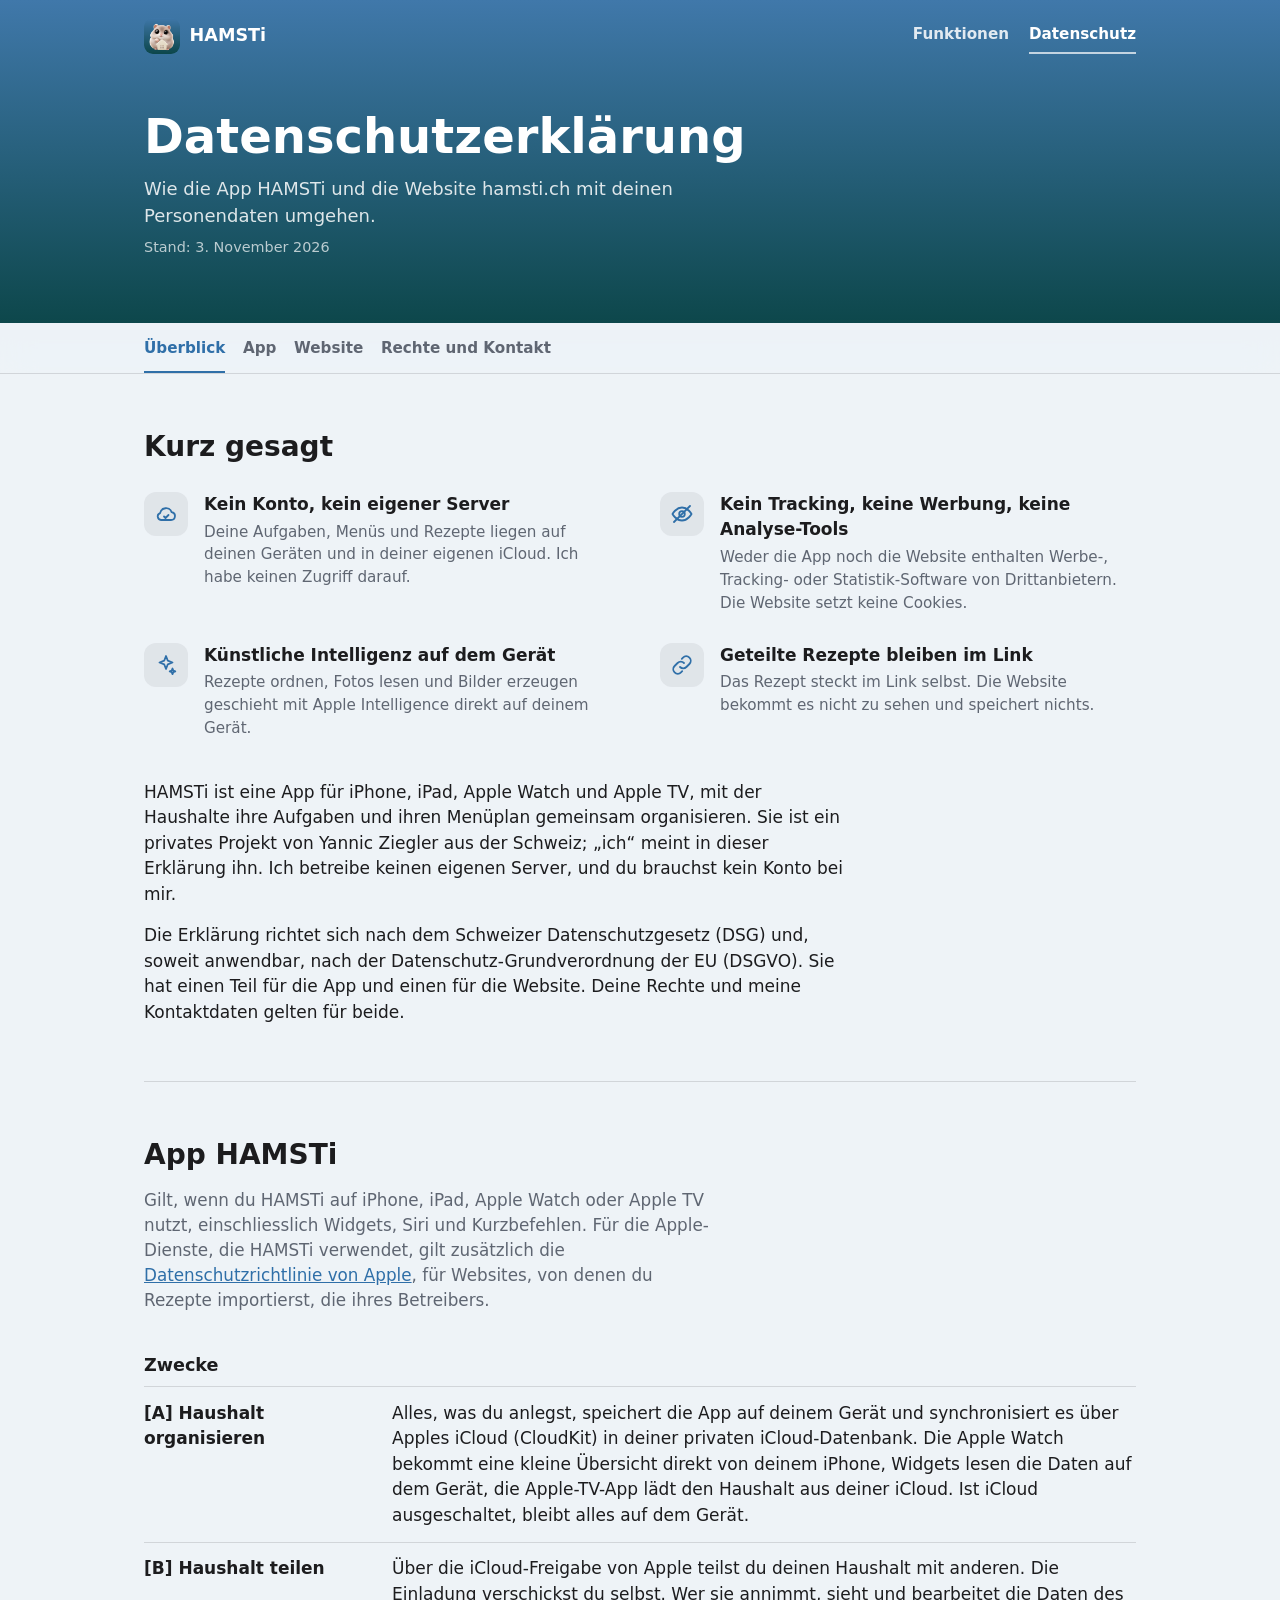
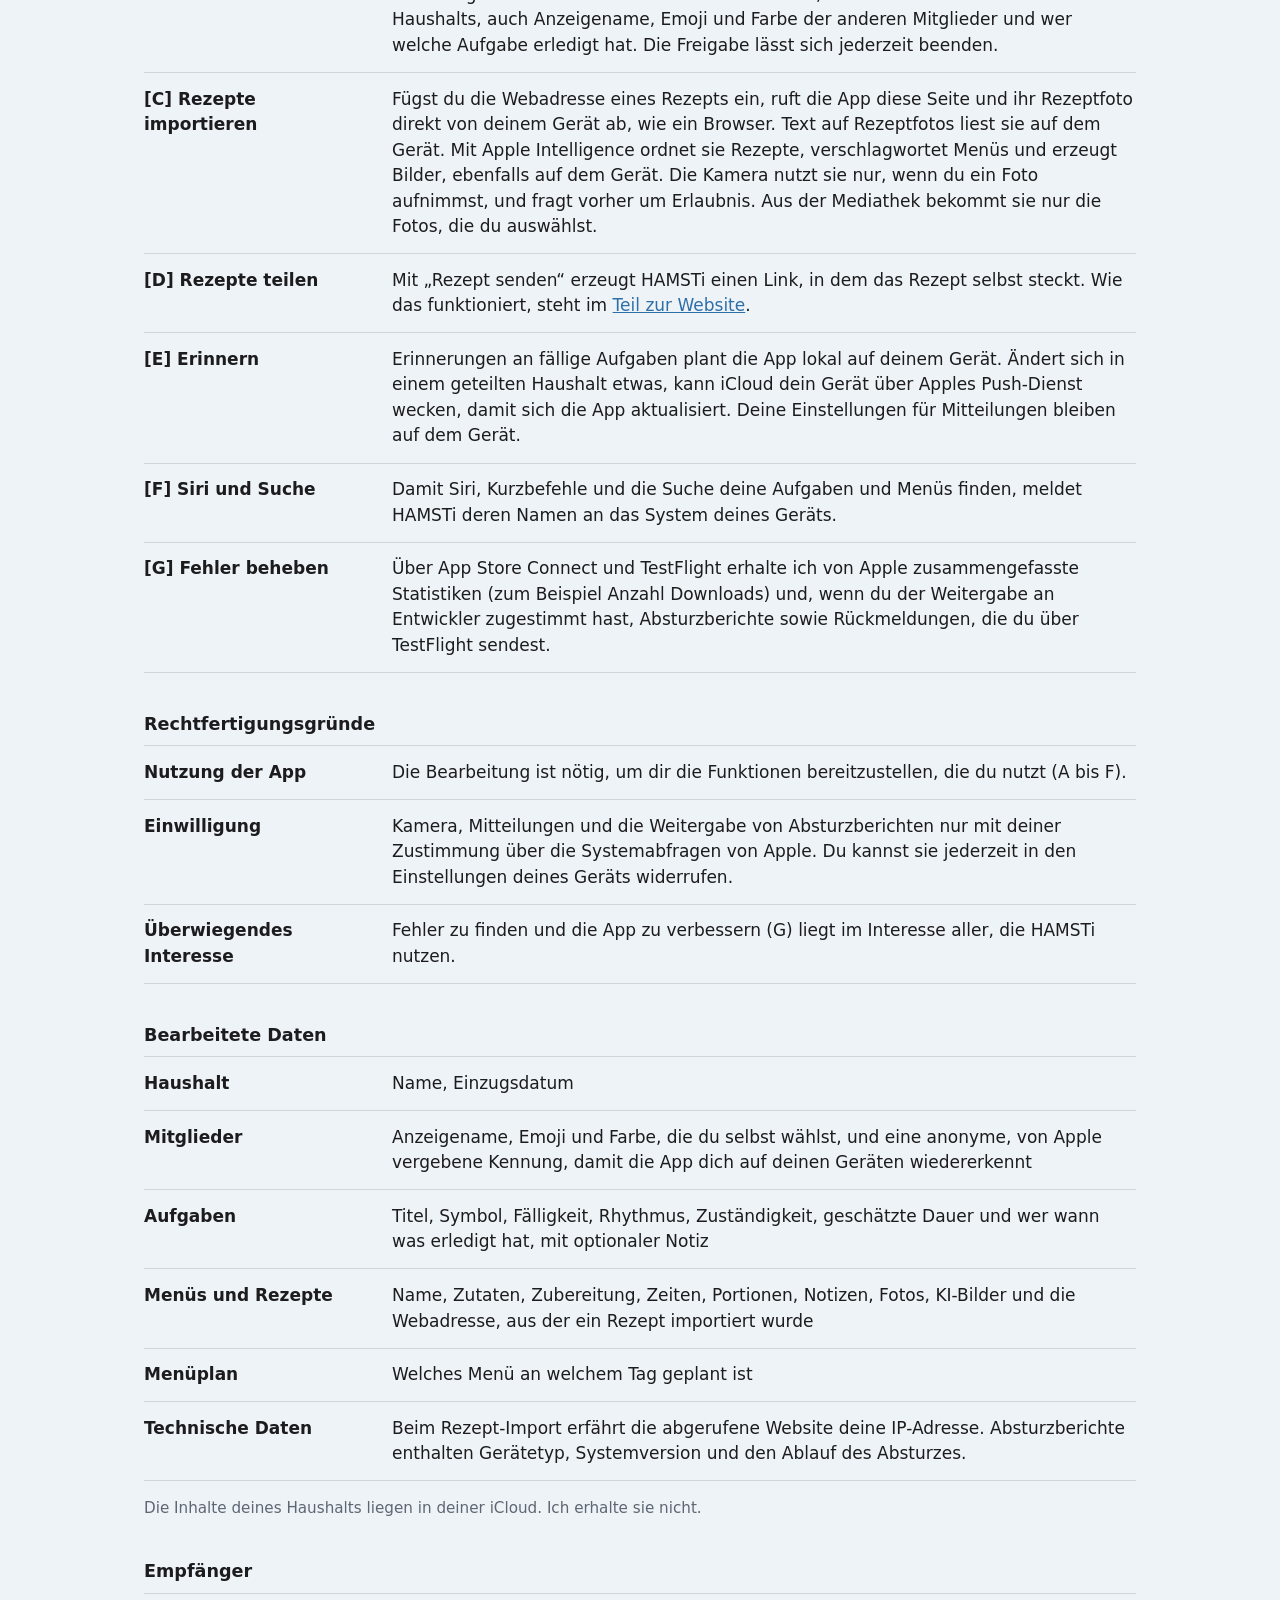
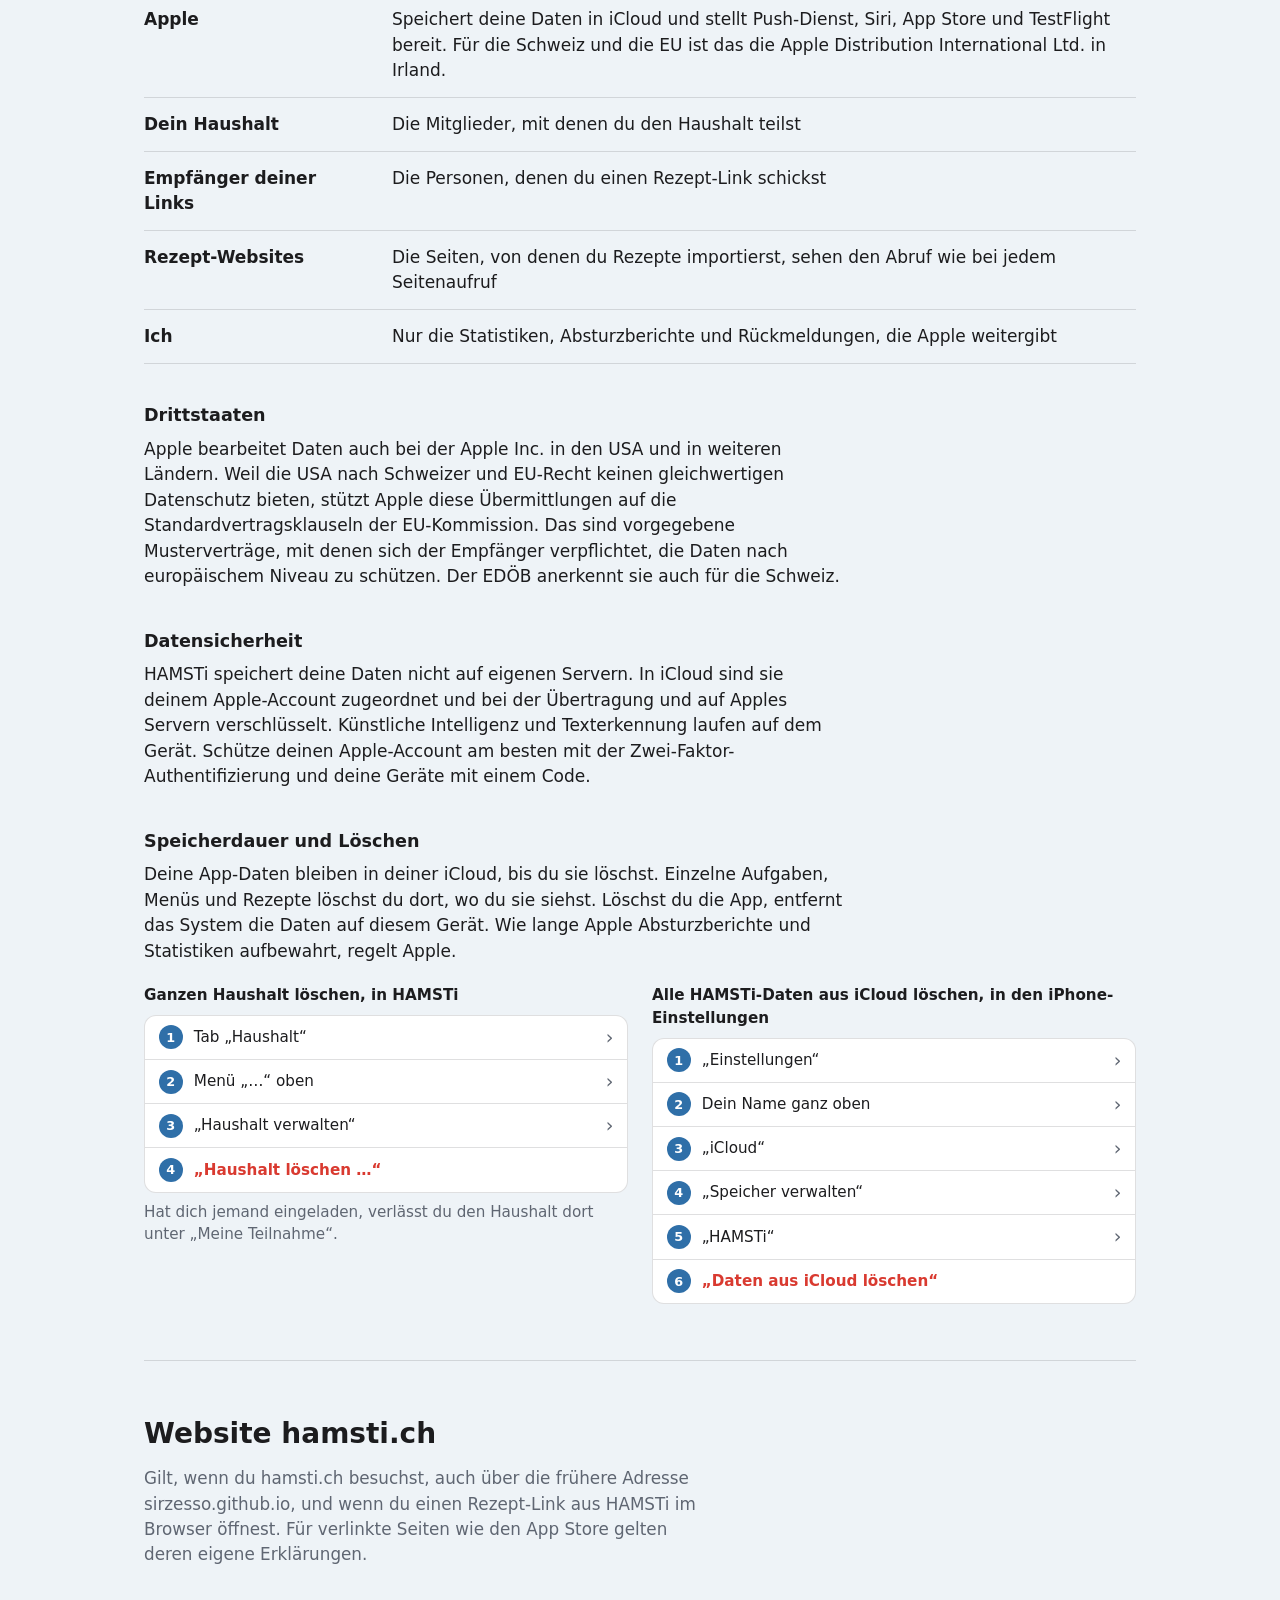
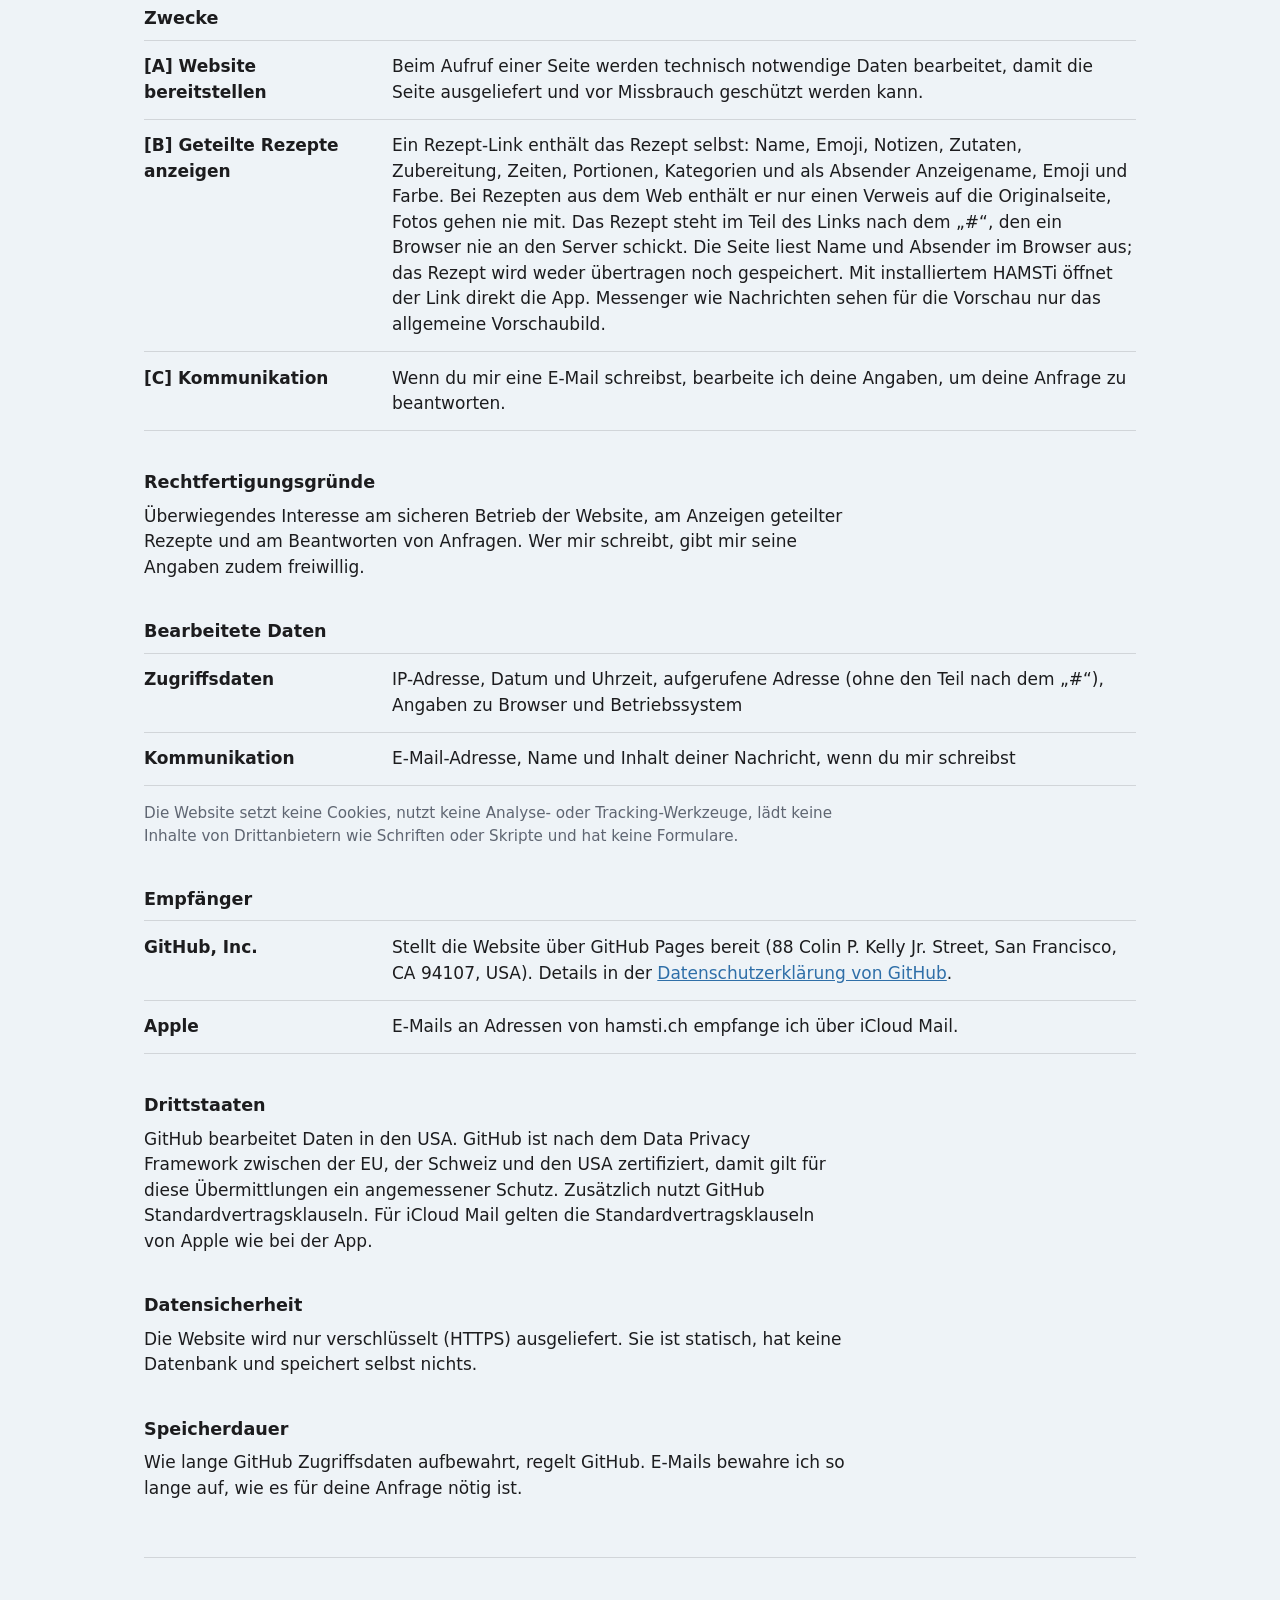
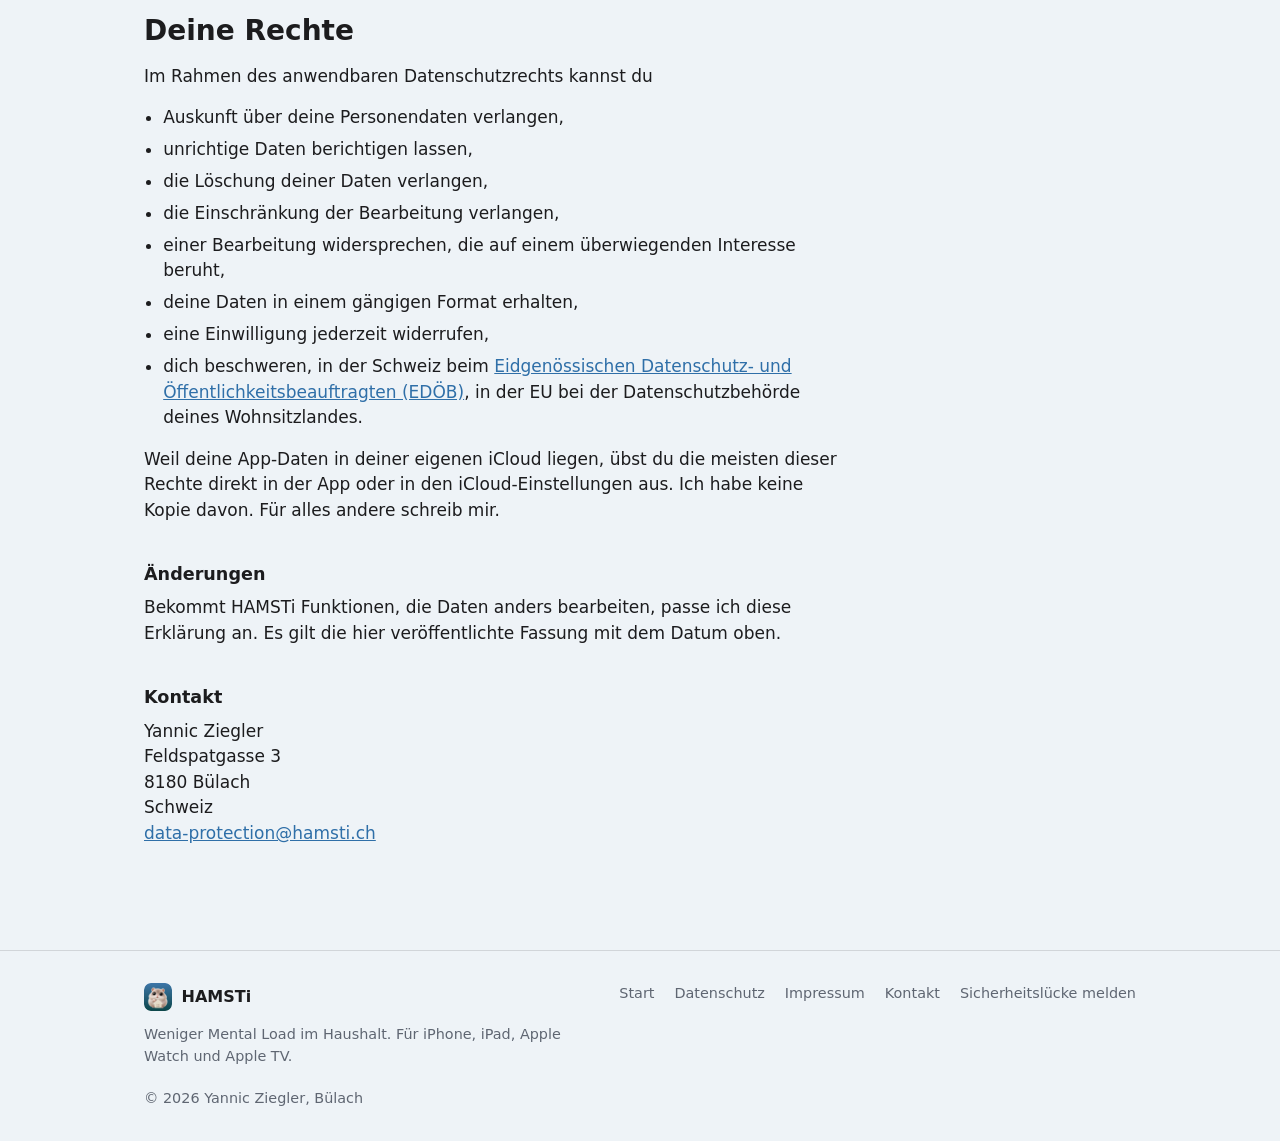
==== commit e849e640: "One shared design, SEO metadata and security.txt for hamsti.ch - assets/site.css: one stylesheet, sa" ====
--- a/datenschutz/index.html
+++ b/datenschutz/index.html
@@ -1,190 +1,128 @@
 <!DOCTYPE html>
-<html lang="de">
+<html lang="de-CH">
 <head>
 <meta charset="utf-8">
 <meta name="viewport" content="width=device-width, initial-scale=1, viewport-fit=cover">
-<title>Datenschutz – HAMSTi</title>
-<meta name="description" content="Wie HAMSTi und hamsti.ch mit deinen Personendaten umgehen: kein eigener Server, kein Konto, kein Tracking.">
+<title>Datenschutzerklärung – HAMSTi</title>
+<meta name="description" content="So gehen die App HAMSTi und hamsti.ch mit Personendaten um: kein Konto, kein eigener Server, kein Tracking. Deine Haushaltsdaten bleiben in deiner iCloud.">
+<meta name="robots" content="index, follow, max-image-preview:large">
+<link rel="canonical" href="https://hamsti.ch/datenschutz/">
+<link rel="alternate" hreflang="de-CH" href="https://hamsti.ch/datenschutz/">
+<link rel="alternate" hreflang="x-default" href="https://hamsti.ch/datenschutz/">
+<meta name="author" content="Yannic Ziegler">
+<!-- Vorschau in Nachrichten, WhatsApp, Mastodon, X und Co. URLs absolut, sonst kein Bild. -->
+<meta property="og:site_name" content="HAMSTi">
+<meta property="og:locale" content="de_CH">
+<meta property="og:type" content="website">
+<meta property="og:title" content="Datenschutzerklärung – HAMSTi">
+<meta property="og:description" content="So gehen die App HAMSTi und hamsti.ch mit Personendaten um: kein Konto, kein eigener Server, kein Tracking. Deine Haushaltsdaten bleiben in deiner iCloud.">
+<meta property="og:url" content="https://hamsti.ch/datenschutz/">
+<meta property="og:image" content="https://hamsti.ch/og-card.jpg">
+<meta property="og:image:width" content="1200">
+<meta property="og:image:height" content="630">
+<meta property="og:image:alt" content="HAMSTi-Hamster mit Haus: Weniger Mental Load im Haushalt">
+<meta name="twitter:card" content="summary_large_image">
 <meta name="theme-color" content="#4078aa">
-<link rel="icon" type="image/png" href="/app-icon.png">
-<link rel="apple-touch-icon" href="/app-icon.png">
-<style>
-  :root {
-    color-scheme: light dark;
-    --ocean-top: #4078aa;
-    --ocean-bottom: #0d474b;
-    --page: #eef3f7;
-    --card: #ffffff;
-    --text: #1c1c1e;
-    --secondary: #636a77;
-    --fill: rgba(120, 120, 128, .12);
-    --separator: rgba(60, 60, 67, .14);
-    --accent: #2f6fa8;
-    --danger: #d93a30;
-    --bar: rgba(238, 243, 247, .85);
-  }
-  @media (prefers-color-scheme: dark) {
-    :root {
-      --page: #000000;
-      --card: #1c1c1e;
-      --text: #f2f2f7;
-      --secondary: #9a9aa1;
-      --fill: rgba(120, 120, 128, .24);
-      --separator: rgba(84, 84, 88, .6);
-      --accent: #6aa7dc;
-      --danger: #ff6961;
-      --bar: rgba(0, 0, 0, .8);
+<meta name="apple-mobile-web-app-title" content="HAMSTi">
+<link rel="icon" href="/favicon.ico" sizes="16x16 32x32 48x48">
+<link rel="icon" type="image/png" href="/app-icon.png" sizes="512x512">
+<link rel="apple-touch-icon" href="/apple-touch-icon.png">
+<link rel="manifest" href="/site.webmanifest">
+<link rel="stylesheet" href="/assets/site.css">
+<script type="application/ld+json">
+{
+  "@context": "https://schema.org",
+  "@graph": [
+    {
+      "@type": "WebPage",
+      "@id": "https://hamsti.ch/datenschutz/",
+      "url": "https://hamsti.ch/datenschutz/",
+      "name": "Datenschutzerklärung",
+      "description": "So gehen die App HAMSTi und hamsti.ch mit Personendaten um: kein Konto, kein eigener Server, kein Tracking. Deine Haushaltsdaten bleiben in deiner iCloud.",
+      "inLanguage": "de-CH",
+      "isPartOf": {
+        "@id": "https://hamsti.ch/#website"
+      },
+      "publisher": {
+        "@id": "https://hamsti.ch/#organization"
+      },
+      "breadcrumb": {
+        "@type": "BreadcrumbList",
+        "itemListElement": [
+          {
+            "@type": "ListItem",
+            "position": 1,
+            "name": "HAMSTi",
+            "item": "https://hamsti.ch/"
+          },
+          {
+            "@type": "ListItem",
+            "position": 2,
+            "name": "Datenschutzerklärung",
+            "item": "https://hamsti.ch/datenschutz/"
+          }
+        ]
+      }
+    },
+    {
+      "@type": "WebSite",
+      "@id": "https://hamsti.ch/#website",
+      "url": "https://hamsti.ch/",
+      "name": "HAMSTi",
+      "inLanguage": "de-CH",
+      "publisher": {
+        "@id": "https://hamsti.ch/#organization"
+      }
+    },
+    {
+      "@type": "Organization",
+      "@id": "https://hamsti.ch/#organization",
+      "name": "HAMSTi",
+      "url": "https://hamsti.ch/",
+      "logo": {
+        "@type": "ImageObject",
+        "url": "https://hamsti.ch/icon-512.png",
+        "width": 512,
+        "height": 512
+      },
+      "email": "kontakt@hamsti.ch",
+      "founder": {
+        "@type": "Person",
+        "name": "Yannic Ziegler"
+      },
+      "address": {
+        "@type": "PostalAddress",
+        "streetAddress": "Feldspatgasse 3",
+        "postalCode": "8180",
+        "addressLocality": "Bülach",
+        "addressCountry": "CH"
+      }
     }
-  }
-  * { box-sizing: border-box; }
-  html { -webkit-text-size-adjust: 100%; }
-  body {
-    margin: 0;
-    font-family: -apple-system, BlinkMacSystemFont, system-ui, "Helvetica Neue", sans-serif;
-    font-size: 17px;
-    line-height: 1.5;
-    color: var(--text);
-    background: var(--page);
-    -webkit-font-smoothing: antialiased;
-  }
-  a { color: var(--accent); }
-  p, li, dd { overflow-wrap: anywhere; }
-  .wrap { max-width: 64rem; margin: 0 auto; padding: 0 1rem; }
-  .text { max-width: 44rem; }
-
-  /* Kopf, wie auf der Startseite */
-  header {
-    background: linear-gradient(180deg, var(--ocean-top), var(--ocean-bottom));
-    color: #fff;
-    padding-top: env(safe-area-inset-top);
-  }
-  .brand {
-    display: inline-flex; align-items: center; gap: .6rem;
-    padding: 1.25rem 0 0;
-    font-weight: 600; font-size: 1.1rem;
-    color: inherit; text-decoration: none;
-  }
-  .brand img { width: 36px; height: 36px; border-radius: 9px; }
-  .title { padding: 2.5rem 0 3rem; }
-  .title h1 { font-size: 2rem; line-height: 1.12; font-weight: 700; margin: 0 0 .75rem; overflow-wrap: break-word; hyphens: auto; }
-  .title .lead { font-size: 1.125rem; color: rgba(255, 255, 255, .85); margin: 0 0 .5rem; max-width: 34rem; }
-  .title .updated { font-size: .9rem; color: rgba(255, 255, 255, .7); margin: 0; }
-  @media (min-width: 760px) {
-    .title { padding: 3.5rem 0 4rem; }
-    .title h1 { font-size: 3rem; }
-  }
-
-  /* Umschalter zwischen den Teilen */
-  nav.switch {
-    position: sticky; top: 0; z-index: 10;
-    background: var(--bar);
-    -webkit-backdrop-filter: saturate(180%) blur(16px);
-    backdrop-filter: saturate(180%) blur(16px);
-    border-bottom: 1px solid var(--separator);
-  }
-  nav.switch ul { display: flex; gap: 1.1rem; list-style: none; margin: 0; padding: 0; overflow-x: auto; scrollbar-width: none; }
-  nav.switch ul::-webkit-scrollbar { display: none; }
-  nav.switch a {
-    display: block; white-space: nowrap;
-    padding: .85rem 0 .75rem;
-    font-size: .95rem; font-weight: 600;
-    color: var(--secondary); text-decoration: none;
-    border-bottom: 2px solid transparent;
-  }
-  nav.switch a:hover { color: var(--text); }
-  nav.switch a[aria-current="true"] { color: var(--accent); border-bottom-color: var(--accent); }
-
-  /* Abschnitte: Abstand zwischen Teilen gross, innerhalb eines Teils klein */
-  main section { padding: 3.5rem 0; scroll-margin-top: 3rem; }
-  main section + section { border-top: 1px solid var(--separator); }
-  h2 { font-size: 1.75rem; line-height: 1.2; font-weight: 700; margin: 0 0 1rem; }
-  h3 { font-size: 1.1rem; line-height: 1.3; font-weight: 600; margin: 2.5rem 0 .6rem; }
-  p { margin: 0 0 1rem; }
-  p:last-child { margin-bottom: 0; }
-  .section-lead { color: var(--secondary); font-size: 1.05rem; margin-bottom: 0; }
-  .note { font-size: .95rem; color: var(--secondary); }
-  ul.plain { margin: 0 0 1rem; padding-left: 1.2rem; }
-  ul.plain li { margin-bottom: .4rem; }
-
-  /* Kurz gesagt */
-  .facts { display: grid; gap: 1.75rem 2.5rem; grid-template-columns: 1fr; list-style: none; margin: 1.75rem 0 0; padding: 0; }
-  @media (min-width: 680px) { .facts { grid-template-columns: 1fr 1fr; } }
-  .facts li { display: flex; gap: 1rem; align-items: flex-start; }
-  .glyph {
-    flex: none;
-    width: 44px; height: 44px;
-    border-radius: 12px;
-    display: flex; align-items: center; justify-content: center;
-    background: var(--fill);
-    color: var(--accent);
-  }
-  .glyph svg { width: 24px; height: 24px; }
-  .facts strong { display: block; font-weight: 600; margin-bottom: .2rem; }
-  .facts .detail { display: block; color: var(--secondary); font-size: .95rem; }
-  .about { margin-top: 2.5rem; }
-
-  /* Aufzählungen als Zeilen */
-  dl.rows { margin: 0 0 1rem; border-top: 1px solid var(--separator); }
-  dl.rows > div { padding: .85rem 0; border-bottom: 1px solid var(--separator); }
-  dl.rows dt { font-weight: 600; margin: 0 0 .2rem; }
-  dl.rows dd { margin: 0; }
-  @media (min-width: 760px) {
-    dl.rows > div { display: grid; grid-template-columns: 14rem 1fr; gap: 1.5rem; }
-    dl.rows dt { margin: 0; }
-  }
-
-  /* Schritte zum Löschen, im Stil der iPhone-Einstellungen */
-  .paths { display: grid; gap: 1.5rem; grid-template-columns: 1fr; margin: 1.25rem 0 0; }
-  @media (min-width: 760px) { .paths { grid-template-columns: 1fr 1fr; } }
-  .paths figure { margin: 0; }
-  .paths figcaption { font-size: .95rem; font-weight: 600; margin: 0 0 .5rem; }
-  ol.steps { list-style: none; margin: 0; padding: 0; background: var(--card); border: 1px solid var(--separator); border-radius: 12px; overflow: hidden; }
-  ol.steps li {
-    display: flex; align-items: center; gap: .7rem;
-    padding: .6rem .85rem;
-    border-top: 1px solid var(--separator);
-    font-size: .95rem;
-  }
-  ol.steps li:first-child { border-top: none; }
-  ol.steps li::after { content: "›"; margin-left: auto; color: var(--secondary); font-size: 1.2rem; line-height: 1; }
-  ol.steps li:last-child::after { content: none; }
-  ol.steps .n {
-    flex: none; width: 1.5rem; height: 1.5rem; border-radius: 50%;
-    display: flex; align-items: center; justify-content: center;
-    background: var(--accent); color: #fff; font-size: .8rem; font-weight: 600;
-  }
-  ol.steps .danger { color: var(--danger); font-weight: 600; }
-  .paths .note { margin: .5rem 0 0; }
-
-  address { font-style: normal; }
-
-  footer {
-    padding: 1.5rem 0 calc(2rem + env(safe-area-inset-bottom));
-    border-top: 1px solid var(--separator);
-    font-size: .85rem;
-    color: var(--secondary);
-  }
-  footer .wrap { display: flex; flex-wrap: wrap; gap: .5rem 1.25rem; justify-content: space-between; }
-  footer nav { display: flex; gap: 1.25rem; }
-  footer a { color: var(--secondary); text-decoration: none; }
-  footer a:hover { color: var(--text); text-decoration: underline; }
-</style>
+  ]
+}
+</script>
 </head>
-<body>
-<header>
+<body class="doc">
+<a class="skip" href="#inhalt">Zum Inhalt</a>
+<header class="site-header">
   <div class="wrap">
-    <a class="brand" href="/">
-      <img src="/app-icon.png" alt="" width="36" height="36">
-      <span>HAMSTi</span>
-    </a>
-    <div class="title">
+    <div class="bar">
+      <a class="brand" href="/">
+        <img src="/app-icon.png" alt="" width="36" height="36">
+        <span>HAMSTi</span>
+      </a>
+      <nav class="site-nav" aria-label="Hauptnavigation">
+        <a href="/#funktionen">Funktionen</a>
+        <a href="/datenschutz/" aria-current="page">Datenschutz</a>
+      </nav>
+    </div>
+    <div class="page-title">
       <h1>Datenschutzerklärung</h1>
       <p class="lead">Wie die App HAMSTi und die Website hamsti.ch mit deinen Personendaten umgehen.</p>
       <p class="updated">Stand: 3. November 2026</p>
     </div>
   </div>
 </header>
-
 <nav class="switch" aria-label="Teile der Erklärung">
   <div class="wrap">
     <ul>
@@ -196,7 +134,7 @@
   </div>
 </nav>
 
-<main class="wrap">
+<main class="wrap" id="inhalt">
   <section id="ueberblick" aria-labelledby="ueberblick-titel">
     <h2 id="ueberblick-titel">Kurz gesagt</h2>
     <ul class="facts">
@@ -374,14 +312,25 @@
     </div>
   </section>
 </main>
-
-<footer>
+<footer class="site-footer">
   <div class="wrap">
-    <span>© 2026 Yannic Ziegler</span>
-    <nav aria-label="Rechtliches">
-      <a href="/">Startseite</a>
-      <a href="/datenschutz/" aria-current="page">Datenschutz</a>
+    <div>
+      <a class="brand" href="/">
+        <img src="/app-icon.png" alt="" width="28" height="28" loading="lazy">
+        <span>HAMSTi</span>
+      </a>
+      <p>Weniger Mental Load im Haushalt. Für iPhone, iPad, Apple Watch und Apple TV.</p>
+    </div>
+    <nav aria-label="Weitere Seiten">
+      <ul>
+        <li><a href="/">Start</a></li>
+        <li><a href="/datenschutz/">Datenschutz</a></li>
+        <li><a href="/impressum/">Impressum</a></li>
+        <li><a href="mailto:kontakt@hamsti.ch">Kontakt</a></li>
+        <li><a href="/.well-known/security.txt">Sicherheitslücke melden</a></li>
+      </ul>
     </nav>
+    <p class="copyright">© 2026 Yannic Ziegler, Bülach</p>
   </div>
 </footer>
 <script>
--- a/assets/site.css
+++ b/assets/site.css
@@ -0,0 +1,355 @@
+/* hamsti.ch: ein Stylesheet für alle Seiten.
+   Systemschrift, Farben wie in der App, Kopf und Fuss überall gleich.
+   Seitenspezifisches steht unten in eigenen Abschnitten. */
+
+:root {
+  color-scheme: light dark;
+  --ocean-top: #4078aa;
+  --ocean-bottom: #0d474b;
+  --page: #eef3f7;
+  --card: #ffffff;
+  --text: #1c1c1e;
+  --secondary: #5f6672;
+  --fill: rgba(120, 120, 128, .12);
+  --separator: rgba(60, 60, 67, .16);
+  --accent: #2f6fa8;
+  --button: #2f6fa8;
+  --danger: #d93a30;
+  --bar: rgba(238, 243, 247, .85);
+  --shadow: 0 8px 30px rgba(0, 0, 0, .08);
+  --radius: 22px;
+}
+@media (prefers-color-scheme: dark) {
+  :root {
+    --page: #000000;
+    --card: #1c1c1e;
+    --text: #f2f2f7;
+    --secondary: #9a9aa1;
+    --fill: rgba(120, 120, 128, .24);
+    --separator: rgba(84, 84, 88, .6);
+    --accent: #6aa7dc;
+    --danger: #ff6961;
+    --bar: rgba(0, 0, 0, .8);
+    --shadow: none;
+  }
+}
+
+/* Grundlagen */
+* { box-sizing: border-box; }
+html { -webkit-text-size-adjust: 100%; text-size-adjust: 100%; }
+body {
+  margin: 0;
+  min-height: 100vh;
+  display: flex; flex-direction: column;
+  font-family: -apple-system, BlinkMacSystemFont, system-ui, "Helvetica Neue", sans-serif;
+  font-size: 17px;
+  line-height: 1.5;
+  color: var(--text);
+  background: var(--page);
+  -webkit-font-smoothing: antialiased;
+}
+main { flex: 1 0 auto; width: 100%; min-width: 0; }
+img { max-width: 100%; }
+a { color: var(--accent); }
+p, li, dd { overflow-wrap: anywhere; }
+:focus-visible { outline: 2px solid var(--accent); outline-offset: 2px; border-radius: 6px; }
+.wrap {
+  max-width: 64rem; margin: 0 auto;
+  padding-left: max(1rem, env(safe-area-inset-left));
+  padding-right: max(1rem, env(safe-area-inset-right));
+}
+.text { max-width: 44rem; }
+.skip {
+  position: absolute; left: 1rem; top: -4rem; z-index: 20;
+  background: var(--card); color: var(--text);
+  padding: .5rem .9rem; border-radius: 10px;
+}
+.skip:focus { top: calc(.75rem + env(safe-area-inset-top)); }
+
+/* Kopf: auf allen Seiten gleich */
+.site-header {
+  background: linear-gradient(180deg, var(--ocean-top), var(--ocean-bottom));
+  color: #fff;
+  padding-top: env(safe-area-inset-top);
+}
+.site-header .bar {
+  display: flex; align-items: center; justify-content: space-between; gap: 1rem;
+  padding-top: 1.1rem;
+}
+.brand {
+  display: inline-flex; align-items: center; gap: .6rem;
+  font-weight: 600; font-size: 1.1rem;
+  color: inherit; text-decoration: none;
+}
+.brand img { width: 36px; height: 36px; border-radius: 9px; }
+.site-nav { display: flex; gap: 1.25rem; }
+.site-nav a {
+  color: rgba(255, 255, 255, .85);
+  font-size: .95rem; font-weight: 600;
+  text-decoration: none;
+  padding: .35rem 0;
+  border-bottom: 2px solid transparent;
+}
+.site-nav a:hover { color: #fff; }
+.site-nav a[aria-current="page"] { color: #fff; border-bottom-color: rgba(255, 255, 255, .7); }
+.site-header :focus-visible { outline-color: #fff; }
+
+/* Titel der Unterseiten */
+.page-title { padding: 2.5rem 0 3rem; }
+.page-title h1 { font-size: 2rem; line-height: 1.12; font-weight: 700; margin: 0 0 .75rem; overflow-wrap: break-word; hyphens: auto; }
+.page-title .lead { font-size: 1.125rem; color: rgba(255, 255, 255, .85); margin: 0 0 .5rem; max-width: 34rem; }
+.page-title .updated { font-size: .9rem; color: rgba(255, 255, 255, .7); margin: 0; }
+@media (min-width: 760px) {
+  .page-title { padding: 3.5rem 0 4rem; }
+  .page-title h1 { font-size: 3rem; }
+}
+
+/* Text */
+h2 { font-size: 1.75rem; line-height: 1.2; font-weight: 700; margin: 0 0 .5rem; }
+h3 { font-size: 1.1rem; line-height: 1.3; font-weight: 600; margin: 0 0 .4rem; }
+p { margin: 0 0 1rem; }
+p:last-child { margin-bottom: 0; }
+address { font-style: normal; }
+.section-lead { color: var(--secondary); font-size: 1.05rem; margin: 0 0 1.5rem; max-width: 36rem; }
+.note { font-size: .95rem; color: var(--secondary); }
+ul.plain { margin: 0 0 1rem; padding-left: 1.2rem; }
+ul.plain li { margin-bottom: .4rem; }
+
+/* Lange Textseiten (Datenschutz, Impressum) */
+.doc section { padding: 3rem 0; scroll-margin-top: 3rem; }
+.doc section + section { border-top: 1px solid var(--separator); }
+.doc h2 { margin-bottom: 1rem; }
+.doc h3 { margin: 2.5rem 0 .6rem; }
+.doc .section-lead { margin-bottom: 0; }
+@media (min-width: 760px) { .doc section { padding: 3.5rem 0; } }
+
+/* Zeilen aus Begriff und Beschreibung */
+dl.rows { margin: 0 0 1rem; border-top: 1px solid var(--separator); }
+dl.rows > div { padding: .85rem 0; border-bottom: 1px solid var(--separator); }
+dl.rows dt { font-weight: 600; margin: 0 0 .2rem; }
+dl.rows dd { margin: 0; }
+@media (min-width: 760px) {
+  dl.rows > div { display: grid; grid-template-columns: 14rem 1fr; gap: 1.5rem; }
+  dl.rows dt { margin: 0; }
+}
+
+/* App Store */
+.soon {
+  display: inline-block;
+  font-size: .8rem; font-weight: 600;
+  color: var(--accent);
+  background: var(--fill);
+  border-radius: 999px;
+  padding: .25rem .7rem;
+}
+.badge { display: block; height: 48px; width: auto; }
+.store-note { font-size: .9rem; color: var(--secondary); margin: 0; max-width: 24rem; }
+
+/* Fuss: auf allen Seiten gleich */
+.site-footer {
+  margin-top: 3rem;
+  padding: 2rem 0 calc(2rem + env(safe-area-inset-bottom));
+  border-top: 1px solid var(--separator);
+  font-size: .9rem;
+  color: var(--secondary);
+}
+.site-footer .wrap { display: grid; gap: 1.25rem; }
+.site-footer .brand { font-size: 1rem; color: var(--text); }
+.site-footer .brand img { width: 28px; height: 28px; border-radius: 7px; }
+.site-footer p { margin: .4rem 0 0; }
+.site-footer nav ul { display: flex; flex-wrap: wrap; gap: .5rem 1.25rem; list-style: none; margin: 0; padding: 0; }
+.site-footer nav a { color: var(--secondary); text-decoration: none; }
+.site-footer nav a:hover { color: var(--text); text-decoration: underline; }
+.site-footer .copyright { margin: 0; }
+@media (min-width: 760px) {
+  .site-footer .wrap { grid-template-columns: 1fr auto; align-items: start; }
+  .site-footer .copyright { grid-column: 1 / -1; }
+}
+
+/* ---------- Startseite ---------- */
+.hero {
+  display: grid; gap: 1.5rem;
+  padding: 2rem 0 3rem;
+  text-align: center;
+}
+.hero h1 { font-size: 2.25rem; line-height: 1.12; font-weight: 700; margin: 0 0 .75rem; }
+.hero .lead { font-size: 1.125rem; margin: 0 auto 1.75rem; max-width: 30rem; color: rgba(255, 255, 255, .85); }
+.hamster { width: 220px; height: auto; margin: 0 auto; filter: drop-shadow(0 16px 30px rgba(0, 0, 0, .3)); }
+.store-row { display: flex; flex-direction: column; align-items: center; gap: .6rem; }
+.hero .soon { color: #fff; background: rgba(255, 255, 255, .18); }
+.hero .store-note { color: rgba(255, 255, 255, .75); }
+@media (min-width: 760px) {
+  .hero { grid-template-columns: 1.2fr 1fr; align-items: center; text-align: left; padding: 3.5rem 0 4.5rem; }
+  .hero h1 { font-size: 3.25rem; }
+  .hero .lead { margin-left: 0; }
+  .store-row { align-items: flex-start; }
+  .hamster { width: 320px; order: 2; }
+}
+
+.home section { padding: 3rem 0 0; scroll-margin-top: 1rem; }
+
+.shots {
+  display: flex; gap: 1rem;
+  overflow-x: auto;
+  scroll-snap-type: x mandatory;
+  padding: .25rem 1rem 1rem;
+  margin: 0 -1rem;
+  scrollbar-width: none;
+}
+.shots::-webkit-scrollbar { display: none; }
+.shots figure { flex: 0 0 auto; width: 210px; margin: 0; scroll-snap-align: center; }
+.shots img {
+  display: block; width: 100%; height: auto;
+  border-radius: 28px;
+  border: 1px solid var(--separator);
+  box-shadow: var(--shadow);
+  background: var(--card);
+}
+.shots figcaption { font-size: .9rem; color: var(--secondary); text-align: center; margin-top: .6rem; }
+@media (min-width: 760px) {
+  .shots { justify-content: center; overflow: visible; margin: 0; padding: .25rem 0 1rem; }
+  .shots figure { width: calc((100% - 4rem) / 5); max-width: 230px; }
+}
+
+.features { display: grid; gap: 1rem; grid-template-columns: 1fr; padding: 0; margin: 0; list-style: none; }
+@media (min-width: 600px) { .features { grid-template-columns: 1fr 1fr; } }
+@media (min-width: 960px) { .features { grid-template-columns: 1fr 1fr 1fr; } .features.pillars { grid-template-columns: 1fr 1fr; } }
+.feature { background: var(--card); border-radius: var(--radius); padding: 1.25rem; box-shadow: var(--shadow); }
+.icon {
+  width: 44px; height: 44px;
+  display: flex; align-items: center; justify-content: center;
+  font-size: 1.4rem;
+  border-radius: 12px;
+  background: var(--fill);
+  margin-bottom: .75rem;
+}
+.feature h3 { font-size: 1.05rem; margin: 0 0 .3rem; }
+.feature p { color: var(--secondary); margin: 0; font-size: .95rem; }
+
+.watch {
+  display: grid; gap: 1.5rem; align-items: center;
+  background: var(--card);
+  border-radius: var(--radius);
+  padding: 1.5rem 1.25rem;
+  box-shadow: var(--shadow);
+}
+.watch > * { min-width: 0; }
+.watch-shots { display: flex; gap: .75rem; justify-content: center; }
+.watch-shots img { flex: 0 1 140px; min-width: 0; width: 140px; height: auto; border-radius: 34px; background: #000; padding: 6px; }
+.watch p { color: var(--secondary); margin: 0; }
+@media (min-width: 760px) { .watch { grid-template-columns: 1fr 1fr; padding: 2rem; } }
+
+.privacy {
+  background: linear-gradient(180deg, var(--ocean-top), var(--ocean-bottom));
+  color: #fff;
+  border-radius: var(--radius);
+  padding: 2rem 1.25rem;
+  text-align: center;
+}
+.privacy h2 { margin-bottom: .75rem; }
+.privacy > p { margin: 0 auto 1.5rem; max-width: 34rem; color: rgba(255, 255, 255, .85); }
+.privacy a { color: #fff; }
+.chips { display: flex; flex-wrap: wrap; justify-content: center; gap: .5rem; padding: 0; margin: 0 0 1.25rem; list-style: none; }
+.chips li { font-size: .95rem; font-weight: 600; background: rgba(255, 255, 255, .16); border-radius: 999px; padding: .45rem .9rem; }
+
+.closing { text-align: center; }
+.closing .section-lead { margin-left: auto; margin-right: auto; }
+.closing .soon { margin-bottom: .75rem; }
+.closing .badge { margin: 0 auto; }
+.closing .store-note { margin: .75rem auto 0; }
+
+/* ---------- Datenschutz ---------- */
+nav.switch {
+  position: sticky; top: 0; z-index: 10;
+  background: var(--bar);
+  -webkit-backdrop-filter: saturate(180%) blur(16px);
+  backdrop-filter: saturate(180%) blur(16px);
+  border-bottom: 1px solid var(--separator);
+}
+nav.switch ul { display: flex; gap: 1.1rem; list-style: none; margin: 0; padding: 0; overflow-x: auto; scrollbar-width: none; }
+nav.switch ul::-webkit-scrollbar { display: none; }
+nav.switch a {
+  display: block; white-space: nowrap;
+  padding: .85rem 0 .75rem;
+  font-size: .95rem; font-weight: 600;
+  color: var(--secondary); text-decoration: none;
+  border-bottom: 2px solid transparent;
+}
+nav.switch a:hover { color: var(--text); }
+nav.switch a[aria-current="true"] { color: var(--accent); border-bottom-color: var(--accent); }
+
+.facts { display: grid; gap: 1.75rem 2.5rem; grid-template-columns: 1fr; list-style: none; margin: 1.75rem 0 0; padding: 0; }
+@media (min-width: 680px) { .facts { grid-template-columns: 1fr 1fr; } }
+.facts li { display: flex; gap: 1rem; align-items: flex-start; }
+.glyph {
+  flex: none;
+  width: 44px; height: 44px;
+  border-radius: 12px;
+  display: flex; align-items: center; justify-content: center;
+  background: var(--fill);
+  color: var(--accent);
+}
+.glyph svg { width: 24px; height: 24px; }
+.facts strong { display: block; font-weight: 600; margin-bottom: .2rem; }
+.facts .detail { display: block; color: var(--secondary); font-size: .95rem; }
+.about { margin-top: 2.5rem; }
+
+.paths { display: grid; gap: 1.5rem; grid-template-columns: 1fr; margin: 1.25rem 0 0; }
+@media (min-width: 760px) { .paths { grid-template-columns: 1fr 1fr; } }
+.paths figure { margin: 0; }
+.paths figcaption { font-size: .95rem; font-weight: 600; margin: 0 0 .5rem; }
+ol.steps { list-style: none; margin: 0; padding: 0; background: var(--card); border: 1px solid var(--separator); border-radius: 12px; overflow: hidden; }
+ol.steps li {
+  display: flex; align-items: center; gap: .7rem;
+  padding: .6rem .85rem;
+  border-top: 1px solid var(--separator);
+  font-size: .95rem;
+}
+ol.steps li:first-child { border-top: none; }
+ol.steps li::after { content: "›"; margin-left: auto; color: var(--secondary); font-size: 1.2rem; line-height: 1; }
+ol.steps li:last-child::after { content: none; }
+ol.steps .n {
+  flex: none; width: 1.5rem; height: 1.5rem; border-radius: 50%;
+  display: flex; align-items: center; justify-content: center;
+  background: var(--accent); color: #fff; font-size: .8rem; font-weight: 600;
+}
+ol.steps .danger { color: var(--danger); font-weight: 600; }
+.paths .note { margin: .5rem 0 0; }
+
+/* ---------- Rezept-Link und Fehlerseite ---------- */
+.site-header.tall { padding-bottom: 6.5rem; }
+.narrow { max-width: 30rem; margin: -4rem auto 0; }
+.card {
+  background: var(--card);
+  border-radius: var(--radius);
+  padding: 1.75rem 1.25rem 1.25rem;
+  text-align: center;
+  box-shadow: var(--shadow);
+}
+.card + .card { margin-top: 1rem; }
+.card h1 { font-size: 1.75rem; line-height: 1.2; font-weight: 700; margin: 0 0 .75rem; overflow-wrap: anywhere; }
+.card h2 { font-size: 1.05rem; font-weight: 600; margin: 0 0 .35rem; }
+.card p { color: var(--secondary); margin: 0 0 1.25rem; }
+.card h2 + p { font-size: .95rem; }
+.card .soon { margin-bottom: .6rem; }
+.card .badge { margin: 0 auto; height: 44px; }
+.emoji {
+  width: 84px; height: 84px;
+  margin: 0 auto 1rem;
+  display: flex; align-items: center; justify-content: center;
+  font-size: 3rem;
+  background: var(--fill);
+  border-radius: 50%;
+}
+.eyebrow { font-size: .9rem; margin-bottom: .25rem !important; }
+a.button {
+  display: block;
+  padding: .95rem 1rem;
+  border-radius: 14px;
+  text-decoration: none;
+  font-weight: 600;
+  background: var(--button);
+  color: #fff;
+}
+a.button:active { opacity: .8; }
+.card .hint { font-size: .85rem; margin: .75rem 0 0; }
